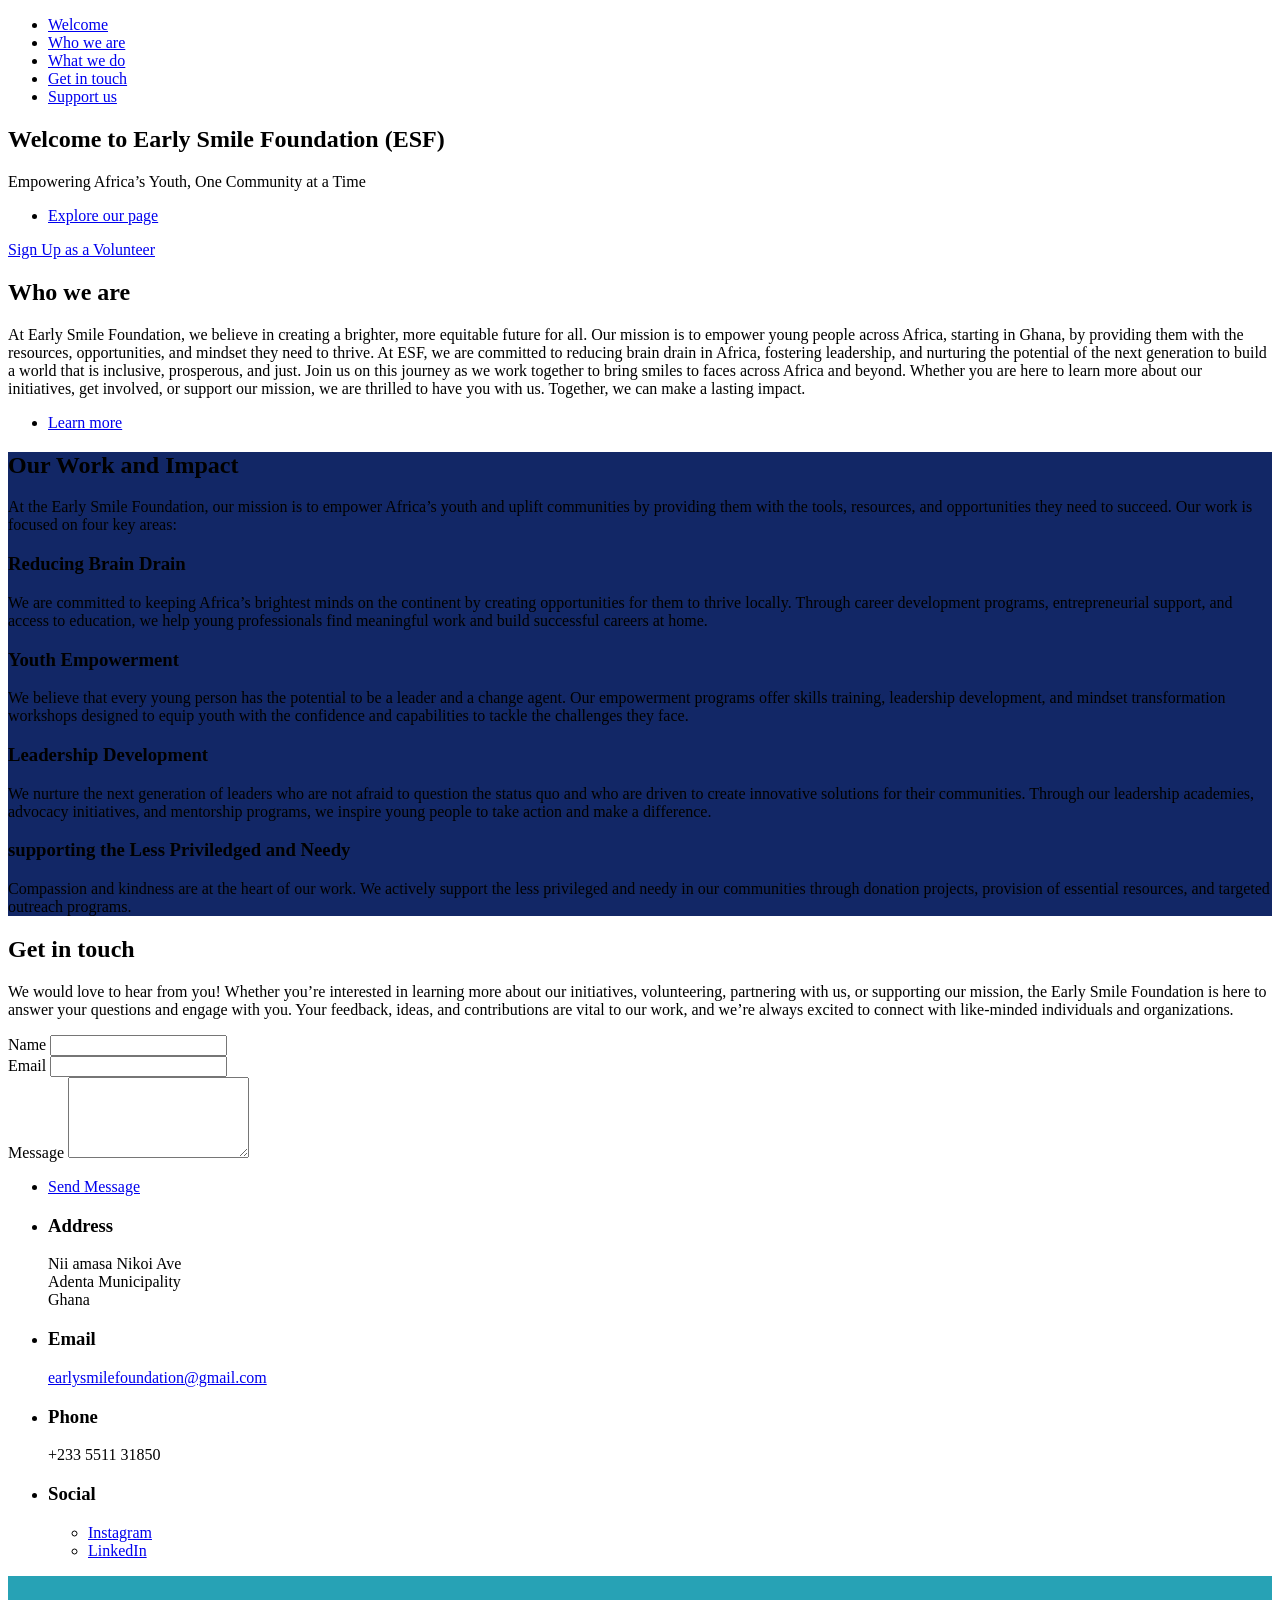
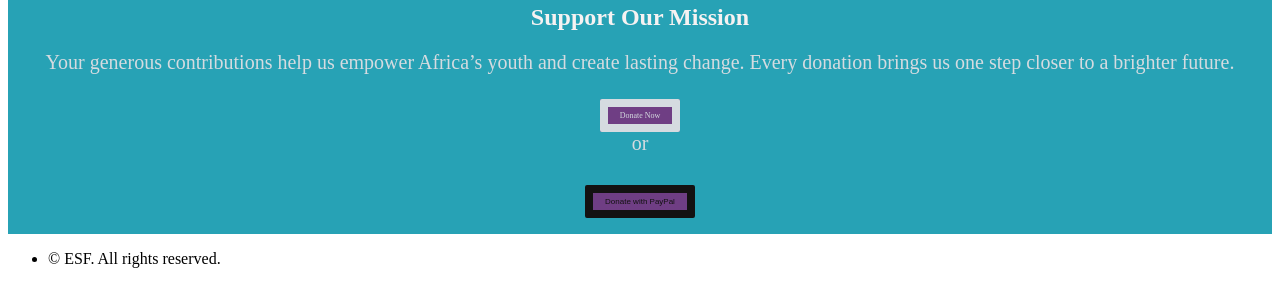
==== index.html @ cfc0de35 "Update index.html" ====
<!DOCTYPE HTML>
<!--
	Early Smile Foundation
	founded 2019 
	journey and impact
-->
<html>
	<head>
		<title>EARLY SMILE FOUNDATION</title>
		<meta charset="utf-8" />
		<meta name="viewport" content="width=device-width, initial-scale=1, user-scalable=no" />
		<link rel="stylesheet" href="assets/css/main.css" />
		<link rel="icon" href="favicon.ico.png" type="image/x-icon">
		<noscript><link rel="stylesheet" href="assets/css/noscript.css" /></noscript>
		<style>
			.special-section{
				background-color: rgb(18, 39, 102);
			}

			#donation {
    background-color: #27a2b5; /* Light grey background */
    padding: 0.5em 0.5em; /* Space around the content */
    text-align: center;
}

#donation .major {
    font-size: 1.5em;
    margin-bottom: 0.5em;
    color: #f6f2f2; /* Dark text */
}

#donation p {
    font-size: 1.25em;
    margin-bottom: 1.5em;
    color: #d5dbe0;
}

.donation-box {
    display: block;
    flex-direction: column;
    align-items: center;
}

.donation-box .button {
    font-size: 0.5em;
    padding: 0.5em 1.5em;
    margin-bottom: 1em;
    background-color: #6f3e84; /* Red color for the primary button */
    color:#d5dbe0;
    border: 0.5rem solid;;
    cursor: pointer;
    text-decoration: none;
    border-radius: 2px;
    
}

.donation-box .button:hover {
    background-color: #2d7244; /* Darker red on hover */
}

.donation-box p {
    margin: 0.5em 0;
    font-size: 0.1em;
    color: #110f0f;
}

.donation-box form {
    margin-top: 0.5em;
}

.donation-box input[type="submit"] {
    font-size: 0.5em;
    padding: 0.5em 1.5em;
    background-color: #6f3e84; /* PayPal blue color */
    color: rgb(19, 18, 18);
    border: 0.5rem solid;;
    cursor: pointer;
    border-radius: 2px;
}

.donation-box input[type="submit"]:hover {
    background-color: #0056b3; /* Darker blue on hover */
}

		</style>
	</head>
	<body class="is-preload">

		<!-- Sidebar -->
			<section id="sidebar">
				<div class="inner">
					<nav>
						<ul>
							<li><a href="#intro">Welcome</a></li>
							<li><a href="#one">Who we are</a></li>
							<li><a href="#two">What we do</a></li>
							<li><a href="#three">Get in touch</a></li>
							<li><a href="#donation"> Support us</a></li>
						</ul>
					</nav>
				</div>
			</section>

		<!-- Wrapper -->
			<div id="wrapper">

				<!-- Intro -->
					<section id="intro" class="wrapper style1 fullscreen fade-up">
						<div class="inner">
							<h1>Welcome to Early Smile Foundation (ESF)</h1> Empowering Africa’s Youth, One Community at a Time	
							<ul class ="actions">
								<li><a href="#one" class="button scrolly">Explore our page</a></li>
							</ul>
							<!-- Link to the volunteer signup page -->
  							  <a href="https://docs.google.com/forms/d/e/1FAIpQLSfS_pJ8ycuNqwf388Yq2_LvzVHDdXynACvD-OeQJKHnjCw-AQ/viewform?usp=sf_link">Sign Up as a Volunteer</a>
						
						</div>
					</section>

				<!-- One -->
					<section id="one" class="wrapper style2 spotlights">
						<section>
							<a href="#" class="image"><img src="images/whoweare.png" alt="" data-position="center center" /></a>
							<div class="content">
								<div class="inner">
									<h2>Who we are</h2>
									<p>At Early Smile Foundation, we believe in creating a brighter, more equitable future for all. Our mission is to empower young people across Africa, starting in Ghana, by providing them with the resources, opportunities, and mindset they need to thrive. At ESF, we are committed to reducing brain drain in Africa, fostering leadership, and nurturing the potential of the next generation to build a world that is inclusive, prosperous, and just.

										Join us on this journey as we work together to bring smiles to faces across Africa and beyond. Whether you are here to learn more about our initiatives, get involved, or support our mission, we are thrilled to have you with us. Together, we can make a lasting impact.
										</p>
									<ul class="actions">
										<li><a href="generic.html" class="button">Learn more</a></li>
									</ul>
								</div>
							</div>
						</section>
						
	
					</section>

				<!-- Two -->
					<section id="two" class="wrapper style3 fade-up">
						<div class="special-section">
							<h2>Our Work and Impact</h2>
							<p>At the Early Smile Foundation, our mission is to empower Africa’s youth and uplift communities by providing them with the tools, resources, and opportunities they need to succeed. Our work is focused on four key areas:</p>
							<div class="features">
								<section>
									<span class="icon solid major fa-globe"></span>
									<h3>Reducing Brain Drain</h3>
									<p>We are committed to keeping Africa’s brightest minds on the continent by creating opportunities for them to thrive locally. Through career development programs, entrepreneurial support, and access to education, we help young professionals find meaningful work and build successful careers at home.</p>
								</section>
								<section>
									<span class="icon solid major fa-users"></span>
									<h3>Youth Empowerment</h3>
									<p>We believe that every young person has the potential to be a leader and a change agent. Our empowerment programs offer skills training, leadership development, and mindset transformation workshops designed to equip youth with the confidence and capabilities to tackle the challenges they face.</p>
								</section>
								<section>
									<span class="icon solid major fa-lightbulb"></span>
									<h3>Leadership Development</h3>
									<p>We nurture the next generation of leaders who are not afraid to question the status quo and who are driven to create innovative solutions for their communities. Through our leadership academies, advocacy initiatives, and mentorship programs, we inspire young people to take action and make a difference.</p>
								</section>
								<section>
									<span class="icon solid major fa-hand-holding-heart"></span>
									<h3>supporting the Less Priviledged and Needy</h3>
									<p>Compassion and kindness are at the heart of our work. We actively support the less privileged and needy in our communities through donation projects, provision of essential resources, and targeted outreach programs.</p>
								</section>
					</section>

				<!-- Three -->
					<section id="three" class="wrapper style1 fade-up">
						<div class="inner">
							<h2>Get in touch</h2>
							<p> We would  love to hear from you! Whether you’re interested in learning more about our initiatives, volunteering, partnering with us, or supporting our mission, the Early Smile Foundation is here to answer your questions and engage with you. Your feedback, ideas, and contributions are vital to our work, and we’re always excited to connect with like-minded individuals and organizations. </p>
							<div class="split style1">
								<section>
									<form method="post" action="https://formspree.io/f/manwvyez">
										<div class="fields">
											<div class="field half">
												<label for="name">Name</label>
												<input type="text" name="name" id="name" />
											</div>
											<div class="field half">
												<label for="email">Email</label>
												<input type="text" name="email" id="email" />
											</div>
											<div class="field">
												<label for="message">Message</label>
												<textarea name="message" id="message" rows="5"></textarea>
											</div>
										</div>
										<ul class="actions">
											<li><a href="mailto:earlysmilefoundation@gmail.com" class="button submit">Send Message</a></li>
										</ul>
									</form>
								</section>
								<section>
									<ul class="contact">
										<li>
											<h3>Address</h3>
											<span> Nii amasa Nikoi Ave <br />
												Adenta Municipality <br />
												Ghana</span>
										</li>
										<li>
											<h3>Email</h3>
											<a href="mailto:earlysmilefoundation@gmail.com">earlysmilefoundation@gmail.com</a>
										</li>
										<li>
											<h3>Phone</h3>
											<span>+233 5511 31850</span>
										</li>
										<li>
											<h3>Social</h3>
											<ul class="icons">
												<li><a href="#" class="icon brands fa-instagram"><span class="label">Instagram</span></a></li>
												<li><a href="https://www.bing.com/ck/a?!&&p=114f2bee0c76246fJmltdHM9MTcyNDE5ODQwMCZpZ3VpZD0xNDk3NWI0ZS0wOGUzLTY5NzktMGUwYi00ZjhhMDk4NTY4NmUmaW5zaWQ9NTE5NA&ptn=3&ver=2&hsh=3&fclid=14975b4e-08e3-6979-0e0b-4f8a0985686e&psq=EARLY+smile+foundation+Linkedin&u=a1aHR0cHM6Ly93d3cubGlua2VkaW4uY29tL3Bvc3RzL2Vhcmx5LXNtaWxlLWZvdW5kYXRpb25fYS1saXR0bGUtZmxhc2hiYWNrLXRvLTIwMjItYW5kLXdlLXdvdWxkLWxpa2UtYWN0aXZpdHktNzE5NjA1NjkwNTI1MTc0OTg4OC1ZSHhP&ntb=1" class="icon brands fa-linkedin-in"><span class="label">LinkedIn</span></a></li>
											</ul>
										</li>
									</ul>						
							</div>
						</div>
					</section>
					<!-- Donation Section -->
					<section id="donation" class="wrapper">
						<div class="inner">
							<h2 class="major">Support Our Mission</h2>
						<p>Your generous contributions help us empower Africa’s youth and create lasting change. Every donation brings us one step closer to a brighter future.</p>
							<div class="donation-box">
								<a href="donate.html" class="button primary">Donate Now</a><p> or</p>
								<form action="https://www.paypal.com/donate" method="post" target="_top">
										<input type="hidden" name="business" value="awukucornell@gmail.com" />
										<input type="hidden" name="no_recurring" value="0" />
										<input type="hidden" name="item_name" value="Support the Early Smile Foundation" />
										<input type="hidden" name="currency_code" value="USD" />
									<input type="submit" class="button" value="Donate with PayPal" />
								</form>
							</div>
						</div>
					</section>	
			</div>

		<!-- Footer -->
			<footer id="footer" class="wrapper style1-alt">
				<div class="inner">
					<ul class="menu">
						<li>&copy; ESF. All rights reserved.</li>
					</ul>
				</div>
			</footer>

		<!-- Scripts -->
			<script src="assets/js/jquery.min.js"></script>
			<script src="assets/js/jquery.scrollex.min.js"></script>
			<script src="assets/js/jquery.scrolly.min.js"></script>
			<script src="assets/js/browser.min.js"></script>
			<script src="assets/js/breakpoints.min.js"></script>
			<script src="assets/js/util.js"></script>
			<script src="assets/js/main.js"></script>

	</body>
</html>
---- assets/css/main.css ----
@import url(fontawesome-all.min.css);

/*
	Hyperspace by HTML5 UP
	html5up.net | @ajlkn
	Free for personal and commercial use under the CCA 3.0 license (html5up.net/license)
*/

html, body, div, span, applet, object,
iframe, h1, h2, h3, h4, h5, h6, p, blockquote,
pre, a, abbr, acronym, address, big, cite,
code, del, dfn, em, img, ins, kbd, q, s, samp,
small, strike, strong, sub, sup, tt, var, b,
u, i, center, dl, dt, dd, ol, ul, li, fieldset,
form, label, legend, table, caption, tbody,
tfoot, thead, tr, th, td, article, aside,
canvas, details, embed, figure, figcaption,
footer, header, hgroup, menu, nav, output, ruby,
section, summary, time, mark, audio, video {
	margin: 0;
	padding: 0;
	border: 0;
	font-size: 100%;
	font: inherit;
	vertical-align: baseline;}

article, aside, details, figcaption, figure,
footer, header, hgroup, menu, nav, section {
	display: block;}

body {
	line-height: 1;
}

ol, ul {
	list-style: none;
}

blockquote, q {
	quotes: none;
}

	blockquote:before, blockquote:after, q:before, q:after {
		content: '';
		content: none;
	}

table {
	border-collapse: collapse;
	border-spacing: 0;
}

body {
	-webkit-text-size-adjust: none;
}

mark {
	background-color: transparent;
	color: inherit;
}

input::-moz-focus-inner {
	border: 0;
	padding: 0;
}

input, select, textarea {
	-moz-appearance: none;
	-webkit-appearance: none;
	-ms-appearance: none;
	appearance: none;
}

/* Basic */

	@-ms-viewport {
		width: device-width;
	}

	body {
		-ms-overflow-style: scrollbar;
	}

	@media screen and (max-width: 480px) {

		html, body {
			min-width: 320px;
		}

	}

	html {
		box-sizing: border-box;
	}

	*, *:before, *:after {
		box-sizing: inherit;
	}

	body {
		background: #312450;
	}

		body.is-preload *, body.is-preload *:before, body.is-preload *:after {
			-moz-animation: none !important;
			-webkit-animation: none !important;
			-ms-animation: none !important;
			animation: none !important;
			-moz-transition: none !important;
			-webkit-transition: none !important;
			-ms-transition: none !important;
			transition: none !important;
		}

/* Type */

	body, input, select, textarea {
		color: rgba(255, 255, 255, 0.55);
		font-family: Arial, Helvetica, sans-serif;
		font-size: 16.5pt;
		font-weight: normal;
		line-height: 1.75;
	}

		@media screen and (max-width: 1680px) {

			body, input, select, textarea {
				font-size: 13pt;
			}

		}

		@media screen and (max-width: 1280px) {

			body, input, select, textarea {
				font-size: 12pt;
			}

		}

		@media screen and (max-width: 360px) {

			body, input, select, textarea {
				font-size: 11pt;
			}

		}

	a {
		-moz-transition: color 0.2s ease, border-bottom-color 0.2s ease;
		-webkit-transition: color 0.2s ease, border-bottom-color 0.2s ease;
		-ms-transition: color 0.2s ease, border-bottom-color 0.2s ease;
		transition: color 0.2s ease, border-bottom-color 0.2s ease;
		border-bottom: dotted 1px rgba(255, 255, 255, 0.35);
		color: inherit;
		text-decoration: none;
	}

		a:hover {
			border-bottom-color: transparent;
			color: #ffffff;
		}

	strong, b {
		color: #ffffff;
		font-weight: bold;
	}

	em, i {
		font-style: italic;
	}

	p {
		margin: 0 0 2em 0;
	}

	h1, h2, h3, h4, h5, h6 {
		color: #ffffff;
		font-weight: bold;
		line-height: 1.5;
		margin: 0 0 0.5em 0;
	}

		h1 a, h2 a, h3 a, h4 a, h5 a, h6 a {
			color: inherit;
			text-decoration: none;
		}

	h1 {
		font-size: 2.75em;
	}

		h1.major {
			margin: 0 0 1.3em 0;
			position: relative;
			padding-bottom: 0.35em;
		}

			h1.major:after {
				background-image: -moz-linear-gradient(to right, #5e42a6, #b74e91);
				background-image: -webkit-linear-gradient(to right, #5e42a6, #b74e91);
				background-image: -ms-linear-gradient(to right, #5e42a6, #b74e91);
				background-image: linear-gradient(to right, #5e42a6, #b74e91);
				-moz-transition: max-width 0.2s ease;
				-webkit-transition: max-width 0.2s ease;
				-ms-transition: max-width 0.2s ease;
				transition: max-width 0.2s ease;
				border-radius: 0.2em;
				bottom: 0;
				content: '';
				height: 0.05em;
				position: absolute;
				right: 0;
				width: 100%;
			}

	h2 {
		font-size: 1.75em;
	}

	h3 {
		font-size: 1.1em;
	}

	h4 {
		font-size: 1em;
	}

	h5 {
		font-size: 0.8em;
	}

	h6 {
		font-size: 0.6em;
	}

	@media screen and (max-width: 736px) {

		h1 {
			font-size: 2em;
		}

		h2 {
			font-size: 1.25em;
		}

		h3 {
			font-size: 1em;
		}

		h4 {
			font-size: 0.8em;
		}

		h5 {
			font-size: 0.6em;
		}

		h6 {
			font-size: 0.6em;
		}

	}

	sub {
		font-size: 0.8em;
		position: relative;
		top: 0.5em;
	}

	sup {
		font-size: 0.8em;
		position: relative;
		top: -0.5em;
	}

	blockquote {
		border-left: solid 4px rgba(255, 255, 255, 0.15);
		font-style: italic;
		margin: 0 0 2em 0;
		padding: 0.5em 0 0.5em 2em;
	}

	code {
		background: rgba(255, 255, 255, 0.05);
		border-radius: 0.25em;
		border: solid 1px rgba(255, 255, 255, 0.15);
		font-family: "Courier New", monospace;
		font-size: 0.9em;
		margin: 0 0.25em;
		padding: 0.25em 0.65em;
	}

	pre {
		-webkit-overflow-scrolling: touch;
		font-family: "Courier New", monospace;
		font-size: 0.9em;
		margin: 0 0 2em 0;
	}

		pre code {
			display: block;
			line-height: 1.75em;
			padding: 1em 1.5em;
			overflow-x: auto;
		}

	hr {
		border: 0;
		border-bottom: solid 1px rgba(255, 255, 255, 0.15);
		margin: 2em 0;
	}

		hr.major {
			margin: 3em 0;
		}

	.align-left {
		text-align: left;
	}

	.align-center {
		text-align: center;
	}

	.align-right {
		text-align: right;
	}

/* Row */

	.row {
		display: flex;
		flex-wrap: wrap;
		box-sizing: border-box;
		align-items: stretch;
	}

		.row > * {
			box-sizing: border-box;
		}

		.row.gtr-uniform > * > :last-child {
			margin-bottom: 0;
		}

		.row.aln-left {
			justify-content: flex-start;
		}

		.row.aln-center {
			justify-content: center;
		}

		.row.aln-right {
			justify-content: flex-end;
		}

		.row.aln-top {
			align-items: flex-start;
		}

		.row.aln-middle {
			align-items: center;
		}

		.row.aln-bottom {
			align-items: flex-end;
		}

		.row > .imp {
			order: -1;
		}

		.row > .col-1 {
			width: 8.33333%;
		}

		.row > .off-1 {
			margin-left: 8.33333%;
		}

		.row > .col-2 {
			width: 16.66667%;
		}

		.row > .off-2 {
			margin-left: 16.66667%;
		}

		.row > .col-3 {
			width: 25%;
		}

		.row > .off-3 {
			margin-left: 25%;
		}

		.row > .col-4 {
			width: 33.33333%;
		}

		.row > .off-4 {
			margin-left: 33.33333%;
		}

		.row > .col-5 {
			width: 41.66667%;
		}

		.row > .off-5 {
			margin-left: 41.66667%;
		}

		.row > .col-6 {
			width: 50%;
		}

		.row > .off-6 {
			margin-left: 50%;
		}

		.row > .col-7 {
			width: 58.33333%;
		}

		.row > .off-7 {
			margin-left: 58.33333%;
		}

		.row > .col-8 {
			width: 66.66667%;
		}

		.row > .off-8 {
			margin-left: 66.66667%;
		}

		.row > .col-9 {
			width: 75%;
		}

		.row > .off-9 {
			margin-left: 75%;
		}

		.row > .col-10 {
			width: 83.33333%;
		}

		.row > .off-10 {
			margin-left: 83.33333%;
		}

		.row > .col-11 {
			width: 91.66667%;
		}

		.row > .off-11 {
			margin-left: 91.66667%;
		}

		.row > .col-12 {
			width: 100%;
		}

		.row > .off-12 {
			margin-left: 100%;
		}

		.row.gtr-0 {
			margin-top: 0;
			margin-left: 0em;
		}

			.row.gtr-0 > * {
				padding: 0 0 0 0em;
			}

			.row.gtr-0.gtr-uniform {
				margin-top: 0em;
			}

				.row.gtr-0.gtr-uniform > * {
					padding-top: 0em;
				}

		.row.gtr-25 {
			margin-top: 0;
			margin-left: -0.375em;
		}

			.row.gtr-25 > * {
				padding: 0 0 0 0.375em;
			}

			.row.gtr-25.gtr-uniform {
				margin-top: -0.375em;
			}

				.row.gtr-25.gtr-uniform > * {
					padding-top: 0.375em;
				}

		.row.gtr-50 {
			margin-top: 0;
			margin-left: -0.75em;
		}

			.row.gtr-50 > * {
				padding: 0 0 0 0.75em;
			}

			.row.gtr-50.gtr-uniform {
				margin-top: -0.75em;
			}

				.row.gtr-50.gtr-uniform > * {
					padding-top: 0.75em;
				}

		.row {
			margin-top: 0;
			margin-left: -1.5em;
		}

			.row > * {
				padding: 0 0 0 1.5em;
			}

			.row.gtr-uniform {
				margin-top: -1.5em;
			}

				.row.gtr-uniform > * {
					padding-top: 1.5em;
				}

		.row.gtr-150 {
			margin-top: 0;
			margin-left: -2.25em;
		}

			.row.gtr-150 > * {
				padding: 0 0 0 2.25em;
			}

			.row.gtr-150.gtr-uniform {
				margin-top: -2.25em;
			}

				.row.gtr-150.gtr-uniform > * {
					padding-top: 2.25em;
				}

		.row.gtr-200 {
			margin-top: 0;
			margin-left: -3em;
		}

			.row.gtr-200 > * {
				padding: 0 0 0 3em;
			}

			.row.gtr-200.gtr-uniform {
				margin-top: -3em;
			}

				.row.gtr-200.gtr-uniform > * {
					padding-top: 3em;
				}

		@media screen and (max-width: 1680px) {

			.row {
				display: flex;
				flex-wrap: wrap;
				box-sizing: border-box;
				align-items: stretch;
			}

				.row > * {
					box-sizing: border-box;
				}

				.row.gtr-uniform > * > :last-child {
					margin-bottom: 0;
				}

				.row.aln-left {
					justify-content: flex-start;
				}

				.row.aln-center {
					justify-content: center;
				}

				.row.aln-right {
					justify-content: flex-end;
				}

				.row.aln-top {
					align-items: flex-start;
				}

				.row.aln-middle {
					align-items: center;
				}

				.row.aln-bottom {
					align-items: flex-end;
				}

				.row > .imp-xlarge {
					order: -1;
				}

				.row > .col-1-xlarge {
					width: 8.33333%;
				}

				.row > .off-1-xlarge {
					margin-left: 8.33333%;
				}

				.row > .col-2-xlarge {
					width: 16.66667%;
				}

				.row > .off-2-xlarge {
					margin-left: 16.66667%;
				}

				.row > .col-3-xlarge {
					width: 25%;
				}

				.row > .off-3-xlarge {
					margin-left: 25%;
				}

				.row > .col-4-xlarge {
					width: 33.33333%;
				}

				.row > .off-4-xlarge {
					margin-left: 33.33333%;
				}

				.row > .col-5-xlarge {
					width: 41.66667%;
				}

				.row > .off-5-xlarge {
					margin-left: 41.66667%;
				}

				.row > .col-6-xlarge {
					width: 50%;
				}

				.row > .off-6-xlarge {
					margin-left: 50%;
				}

				.row > .col-7-xlarge {
					width: 58.33333%;
				}

				.row > .off-7-xlarge {
					margin-left: 58.33333%;
				}

				.row > .col-8-xlarge {
					width: 66.66667%;
				}

				.row > .off-8-xlarge {
					margin-left: 66.66667%;
				}

				.row > .col-9-xlarge {
					width: 75%;
				}

				.row > .off-9-xlarge {
					margin-left: 75%;
				}

				.row > .col-10-xlarge {
					width: 83.33333%;
				}

				.row > .off-10-xlarge {
					margin-left: 83.33333%;
				}

				.row > .col-11-xlarge {
					width: 91.66667%;
				}

				.row > .off-11-xlarge {
					margin-left: 91.66667%;
				}

				.row > .col-12-xlarge {
					width: 100%;
				}

				.row > .off-12-xlarge {
					margin-left: 100%;
				}

				.row.gtr-0 {
					margin-top: 0;
					margin-left: 0em;
				}

					.row.gtr-0 > * {
						padding: 0 0 0 0em;
					}

					.row.gtr-0.gtr-uniform {
						margin-top: 0em;
					}

						.row.gtr-0.gtr-uniform > * {
							padding-top: 0em;
						}

				.row.gtr-25 {
					margin-top: 0;
					margin-left: -0.375em;
				}

					.row.gtr-25 > * {
						padding: 0 0 0 0.375em;
					}

					.row.gtr-25.gtr-uniform {
						margin-top: -0.375em;
					}

						.row.gtr-25.gtr-uniform > * {
							padding-top: 0.375em;
						}

				.row.gtr-50 {
					margin-top: 0;
					margin-left: -0.75em;
				}

					.row.gtr-50 > * {
						padding: 0 0 0 0.75em;
					}

					.row.gtr-50.gtr-uniform {
						margin-top: -0.75em;
					}

						.row.gtr-50.gtr-uniform > * {
							padding-top: 0.75em;
						}

				.row {
					margin-top: 0;
					margin-left: -1.5em;
				}

					.row > * {
						padding: 0 0 0 1.5em;
					}

					.row.gtr-uniform {
						margin-top: -1.5em;
					}

						.row.gtr-uniform > * {
							padding-top: 1.5em;
						}

				.row.gtr-150 {
					margin-top: 0;
					margin-left: -2.25em;
				}

					.row.gtr-150 > * {
						padding: 0 0 0 2.25em;
					}

					.row.gtr-150.gtr-uniform {
						margin-top: -2.25em;
					}

						.row.gtr-150.gtr-uniform > * {
							padding-top: 2.25em;
						}

				.row.gtr-200 {
					margin-top: 0;
					margin-left: -3em;
				}

					.row.gtr-200 > * {
						padding: 0 0 0 3em;
					}

					.row.gtr-200.gtr-uniform {
						margin-top: -3em;
					}

						.row.gtr-200.gtr-uniform > * {
							padding-top: 3em;
						}

		}

		@media screen and (max-width: 1280px) {

			.row {
				display: flex;
				flex-wrap: wrap;
				box-sizing: border-box;
				align-items: stretch;
			}

				.row > * {
					box-sizing: border-box;
				}

				.row.gtr-uniform > * > :last-child {
					margin-bottom: 0;
				}

				.row.aln-left {
					justify-content: flex-start;
				}

				.row.aln-center {
					justify-content: center;
				}

				.row.aln-right {
					justify-content: flex-end;
				}

				.row.aln-top {
					align-items: flex-start;
				}

				.row.aln-middle {
					align-items: center;
				}

				.row.aln-bottom {
					align-items: flex-end;
				}

				.row > .imp-large {
					order: -1;
				}

				.row > .col-1-large {
					width: 8.33333%;
				}

				.row > .off-1-large {
					margin-left: 8.33333%;
				}

				.row > .col-2-large {
					width: 16.66667%;
				}

				.row > .off-2-large {
					margin-left: 16.66667%;
				}

				.row > .col-3-large {
					width: 25%;
				}

				.row > .off-3-large {
					margin-left: 25%;
				}

				.row > .col-4-large {
					width: 33.33333%;
				}

				.row > .off-4-large {
					margin-left: 33.33333%;
				}

				.row > .col-5-large {
					width: 41.66667%;
				}

				.row > .off-5-large {
					margin-left: 41.66667%;
				}

				.row > .col-6-large {
					width: 50%;
				}

				.row > .off-6-large {
					margin-left: 50%;
				}

				.row > .col-7-large {
					width: 58.33333%;
				}

				.row > .off-7-large {
					margin-left: 58.33333%;
				}

				.row > .col-8-large {
					width: 66.66667%;
				}

				.row > .off-8-large {
					margin-left: 66.66667%;
				}

				.row > .col-9-large {
					width: 75%;
				}

				.row > .off-9-large {
					margin-left: 75%;
				}

				.row > .col-10-large {
					width: 83.33333%;
				}

				.row > .off-10-large {
					margin-left: 83.33333%;
				}

				.row > .col-11-large {
					width: 91.66667%;
				}

				.row > .off-11-large {
					margin-left: 91.66667%;
				}

				.row > .col-12-large {
					width: 100%;
				}

				.row > .off-12-large {
					margin-left: 100%;
				}

				.row.gtr-0 {
					margin-top: 0;
					margin-left: 0em;
				}

					.row.gtr-0 > * {
						padding: 0 0 0 0em;
					}

					.row.gtr-0.gtr-uniform {
						margin-top: 0em;
					}

						.row.gtr-0.gtr-uniform > * {
							padding-top: 0em;
						}

				.row.gtr-25 {
					margin-top: 0;
					margin-left: -0.375em;
				}

					.row.gtr-25 > * {
						padding: 0 0 0 0.375em;
					}

					.row.gtr-25.gtr-uniform {
						margin-top: -0.375em;
					}

						.row.gtr-25.gtr-uniform > * {
							padding-top: 0.375em;
						}

				.row.gtr-50 {
					margin-top: 0;
					margin-left: -0.75em;
				}

					.row.gtr-50 > * {
						padding: 0 0 0 0.75em;
					}

					.row.gtr-50.gtr-uniform {
						margin-top: -0.75em;
					}

						.row.gtr-50.gtr-uniform > * {
							padding-top: 0.75em;
						}

				.row {
					margin-top: 0;
					margin-left: -1.5em;
				}

					.row > * {
						padding: 0 0 0 1.5em;
					}

					.row.gtr-uniform {
						margin-top: -1.5em;
					}

						.row.gtr-uniform > * {
							padding-top: 1.5em;
						}

				.row.gtr-150 {
					margin-top: 0;
					margin-left: -2.25em;
				}

					.row.gtr-150 > * {
						padding: 0 0 0 2.25em;
					}

					.row.gtr-150.gtr-uniform {
						margin-top: -2.25em;
					}

						.row.gtr-150.gtr-uniform > * {
							padding-top: 2.25em;
						}

				.row.gtr-200 {
					margin-top: 0;
					margin-left: -3em;
				}

					.row.gtr-200 > * {
						padding: 0 0 0 3em;
					}

					.row.gtr-200.gtr-uniform {
						margin-top: -3em;
					}

						.row.gtr-200.gtr-uniform > * {
							padding-top: 3em;
						}

		}

		@media screen and (max-width: 980px) {

			.row {
				display: flex;
				flex-wrap: wrap;
				box-sizing: border-box;
				align-items: stretch;
			}

				.row > * {
					box-sizing: border-box;
				}

				.row.gtr-uniform > * > :last-child {
					margin-bottom: 0;
				}

				.row.aln-left {
					justify-content: flex-start;
				}

				.row.aln-center {
					justify-content: center;
				}

				.row.aln-right {
					justify-content: flex-end;
				}

				.row.aln-top {
					align-items: flex-start;
				}

				.row.aln-middle {
					align-items: center;
				}

				.row.aln-bottom {
					align-items: flex-end;
				}

				.row > .imp-medium {
					order: -1;
				}

				.row > .col-1-medium {
					width: 8.33333%;
				}

				.row > .off-1-medium {
					margin-left: 8.33333%;
				}

				.row > .col-2-medium {
					width: 16.66667%;
				}

				.row > .off-2-medium {
					margin-left: 16.66667%;
				}

				.row > .col-3-medium {
					width: 25%;
				}

				.row > .off-3-medium {
					margin-left: 25%;
				}

				.row > .col-4-medium {
					width: 33.33333%;
				}

				.row > .off-4-medium {
					margin-left: 33.33333%;
				}

				.row > .col-5-medium {
					width: 41.66667%;
				}

				.row > .off-5-medium {
					margin-left: 41.66667%;
				}

				.row > .col-6-medium {
					width: 50%;
				}

				.row > .off-6-medium {
					margin-left: 50%;
				}

				.row > .col-7-medium {
					width: 58.33333%;
				}

				.row > .off-7-medium {
					margin-left: 58.33333%;
				}

				.row > .col-8-medium {
					width: 66.66667%;
				}

				.row > .off-8-medium {
					margin-left: 66.66667%;
				}

				.row > .col-9-medium {
					width: 75%;
				}

				.row > .off-9-medium {
					margin-left: 75%;
				}

				.row > .col-10-medium {
					width: 83.33333%;
				}

				.row > .off-10-medium {
					margin-left: 83.33333%;
				}

				.row > .col-11-medium {
					width: 91.66667%;
				}

				.row > .off-11-medium {
					margin-left: 91.66667%;
				}

				.row > .col-12-medium {
					width: 100%;
				}

				.row > .off-12-medium {
					margin-left: 100%;
				}

				.row.gtr-0 {
					margin-top: 0;
					margin-left: 0em;
				}

					.row.gtr-0 > * {
						padding: 0 0 0 0em;
					}

					.row.gtr-0.gtr-uniform {
						margin-top: 0em;
					}

						.row.gtr-0.gtr-uniform > * {
							padding-top: 0em;
						}

				.row.gtr-25 {
					margin-top: 0;
					margin-left: -0.375em;
				}

					.row.gtr-25 > * {
						padding: 0 0 0 0.375em;
					}

					.row.gtr-25.gtr-uniform {
						margin-top: -0.375em;
					}

						.row.gtr-25.gtr-uniform > * {
							padding-top: 0.375em;
						}

				.row.gtr-50 {
					margin-top: 0;
					margin-left: -0.75em;
				}

					.row.gtr-50 > * {
						padding: 0 0 0 0.75em;
					}

					.row.gtr-50.gtr-uniform {
						margin-top: -0.75em;
					}

						.row.gtr-50.gtr-uniform > * {
							padding-top: 0.75em;
						}

				.row {
					margin-top: 0;
					margin-left: -1.5em;
				}

					.row > * {
						padding: 0 0 0 1.5em;
					}

					.row.gtr-uniform {
						margin-top: -1.5em;
					}

						.row.gtr-uniform > * {
							padding-top: 1.5em;
						}

				.row.gtr-150 {
					margin-top: 0;
					margin-left: -2.25em;
				}

					.row.gtr-150 > * {
						padding: 0 0 0 2.25em;
					}

					.row.gtr-150.gtr-uniform {
						margin-top: -2.25em;
					}

						.row.gtr-150.gtr-uniform > * {
							padding-top: 2.25em;
						}

				.row.gtr-200 {
					margin-top: 0;
					margin-left: -3em;
				}

					.row.gtr-200 > * {
						padding: 0 0 0 3em;
					}

					.row.gtr-200.gtr-uniform {
						margin-top: -3em;
					}

						.row.gtr-200.gtr-uniform > * {
							padding-top: 3em;
						}

		}

		@media screen and (max-width: 736px) {

			.row {
				display: flex;
				flex-wrap: wrap;
				box-sizing: border-box;
				align-items: stretch;
			}

				.row > * {
					box-sizing: border-box;
				}

				.row.gtr-uniform > * > :last-child {
					margin-bottom: 0;
				}

				.row.aln-left {
					justify-content: flex-start;
				}

				.row.aln-center {
					justify-content: center;
				}

				.row.aln-right {
					justify-content: flex-end;
				}

				.row.aln-top {
					align-items: flex-start;
				}

				.row.aln-middle {
					align-items: center;
				}

				.row.aln-bottom {
					align-items: flex-end;
				}

				.row > .imp-small {
					order: -1;
				}

				.row > .col-1-small {
					width: 8.33333%;
				}

				.row > .off-1-small {
					margin-left: 8.33333%;
				}

				.row > .col-2-small {
					width: 16.66667%;
				}

				.row > .off-2-small {
					margin-left: 16.66667%;
				}

				.row > .col-3-small {
					width: 25%;
				}

				.row > .off-3-small {
					margin-left: 25%;
				}

				.row > .col-4-small {
					width: 33.33333%;
				}

				.row > .off-4-small {
					margin-left: 33.33333%;
				}

				.row > .col-5-small {
					width: 41.66667%;
				}

				.row > .off-5-small {
					margin-left: 41.66667%;
				}

				.row > .col-6-small {
					width: 50%;
				}

				.row > .off-6-small {
					margin-left: 50%;
				}

				.row > .col-7-small {
					width: 58.33333%;
				}

				.row > .off-7-small {
					margin-left: 58.33333%;
				}

				.row > .col-8-small {
					width: 66.66667%;
				}

				.row > .off-8-small {
					margin-left: 66.66667%;
				}

				.row > .col-9-small {
					width: 75%;
				}

				.row > .off-9-small {
					margin-left: 75%;
				}

				.row > .col-10-small {
					width: 83.33333%;
				}

				.row > .off-10-small {
					margin-left: 83.33333%;
				}

				.row > .col-11-small {
					width: 91.66667%;
				}

				.row > .off-11-small {
					margin-left: 91.66667%;
				}

				.row > .col-12-small {
					width: 100%;
				}

				.row > .off-12-small {
					margin-left: 100%;
				}

				.row.gtr-0 {
					margin-top: 0;
					margin-left: 0em;
				}

					.row.gtr-0 > * {
						padding: 0 0 0 0em;
					}

					.row.gtr-0.gtr-uniform {
						margin-top: 0em;
					}

						.row.gtr-0.gtr-uniform > * {
							padding-top: 0em;
						}

				.row.gtr-25 {
					margin-top: 0;
					margin-left: -0.375em;
				}

					.row.gtr-25 > * {
						padding: 0 0 0 0.375em;
					}

					.row.gtr-25.gtr-uniform {
						margin-top: -0.375em;
					}

						.row.gtr-25.gtr-uniform > * {
							padding-top: 0.375em;
						}

				.row.gtr-50 {
					margin-top: 0;
					margin-left: -0.75em;
				}

					.row.gtr-50 > * {
						padding: 0 0 0 0.75em;
					}

					.row.gtr-50.gtr-uniform {
						margin-top: -0.75em;
					}

						.row.gtr-50.gtr-uniform > * {
							padding-top: 0.75em;
						}

				.row {
					margin-top: 0;
					margin-left: -1.5em;
				}

					.row > * {
						padding: 0 0 0 1.5em;
					}

					.row.gtr-uniform {
						margin-top: -1.5em;
					}

						.row.gtr-uniform > * {
							padding-top: 1.5em;
						}

				.row.gtr-150 {
					margin-top: 0;
					margin-left: -2.25em;
				}

					.row.gtr-150 > * {
						padding: 0 0 0 2.25em;
					}

					.row.gtr-150.gtr-uniform {
						margin-top: -2.25em;
					}

						.row.gtr-150.gtr-uniform > * {
							padding-top: 2.25em;
						}

				.row.gtr-200 {
					margin-top: 0;
					margin-left: -3em;
				}

					.row.gtr-200 > * {
						padding: 0 0 0 3em;
					}

					.row.gtr-200.gtr-uniform {
						margin-top: -3em;
					}

						.row.gtr-200.gtr-uniform > * {
							padding-top: 3em;
						}

		}

		@media screen and (max-width: 480px) {

			.row {
				display: flex;
				flex-wrap: wrap;
				box-sizing: border-box;
				align-items: stretch;
			}

				.row > * {
					box-sizing: border-box;
				}

				.row.gtr-uniform > * > :last-child {
					margin-bottom: 0;
				}

				.row.aln-left {
					justify-content: flex-start;
				}

				.row.aln-center {
					justify-content: center;
				}

				.row.aln-right {
					justify-content: flex-end;
				}

				.row.aln-top {
					align-items: flex-start;
				}

				.row.aln-middle {
					align-items: center;
				}

				.row.aln-bottom {
					align-items: flex-end;
				}

				.row > .imp-xsmall {
					order: -1;
				}

				.row > .col-1-xsmall {
					width: 8.33333%;
				}

				.row > .off-1-xsmall {
					margin-left: 8.33333%;
				}

				.row > .col-2-xsmall {
					width: 16.66667%;
				}

				.row > .off-2-xsmall {
					margin-left: 16.66667%;
				}

				.row > .col-3-xsmall {
					width: 25%;
				}

				.row > .off-3-xsmall {
					margin-left: 25%;
				}

				.row > .col-4-xsmall {
					width: 33.33333%;
				}

				.row > .off-4-xsmall {
					margin-left: 33.33333%;
				}

				.row > .col-5-xsmall {
					width: 41.66667%;
				}

				.row > .off-5-xsmall {
					margin-left: 41.66667%;
				}

				.row > .col-6-xsmall {
					width: 50%;
				}

				.row > .off-6-xsmall {
					margin-left: 50%;
				}

				.row > .col-7-xsmall {
					width: 58.33333%;
				}

				.row > .off-7-xsmall {
					margin-left: 58.33333%;
				}

				.row > .col-8-xsmall {
					width: 66.66667%;
				}

				.row > .off-8-xsmall {
					margin-left: 66.66667%;
				}

				.row > .col-9-xsmall {
					width: 75%;
				}

				.row > .off-9-xsmall {
					margin-left: 75%;
				}

				.row > .col-10-xsmall {
					width: 83.33333%;
				}

				.row > .off-10-xsmall {
					margin-left: 83.33333%;
				}

				.row > .col-11-xsmall {
					width: 91.66667%;
				}

				.row > .off-11-xsmall {
					margin-left: 91.66667%;
				}

				.row > .col-12-xsmall {
					width: 100%;
				}

				.row > .off-12-xsmall {
					margin-left: 100%;
				}

				.row.gtr-0 {
					margin-top: 0;
					margin-left: 0em;
				}

					.row.gtr-0 > * {
						padding: 0 0 0 0em;
					}

					.row.gtr-0.gtr-uniform {
						margin-top: 0em;
					}

						.row.gtr-0.gtr-uniform > * {
							padding-top: 0em;
						}

				.row.gtr-25 {
					margin-top: 0;
					margin-left: -0.375em;
				}

					.row.gtr-25 > * {
						padding: 0 0 0 0.375em;
					}

					.row.gtr-25.gtr-uniform {
						margin-top: -0.375em;
					}

						.row.gtr-25.gtr-uniform > * {
							padding-top: 0.375em;
						}

				.row.gtr-50 {
					margin-top: 0;
					margin-left: -0.75em;
				}

					.row.gtr-50 > * {
						padding: 0 0 0 0.75em;
					}

					.row.gtr-50.gtr-uniform {
						margin-top: -0.75em;
					}

						.row.gtr-50.gtr-uniform > * {
							padding-top: 0.75em;
						}

				.row {
					margin-top: 0;
					margin-left: -1.5em;
				}

					.row > * {
						padding: 0 0 0 1.5em;
					}

					.row.gtr-uniform {
						margin-top: -1.5em;
					}

						.row.gtr-uniform > * {
							padding-top: 1.5em;
						}

				.row.gtr-150 {
					margin-top: 0;
					margin-left: -2.25em;
				}

					.row.gtr-150 > * {
						padding: 0 0 0 2.25em;
					}

					.row.gtr-150.gtr-uniform {
						margin-top: -2.25em;
					}

						.row.gtr-150.gtr-uniform > * {
							padding-top: 2.25em;
						}

				.row.gtr-200 {
					margin-top: 0;
					margin-left: -3em;
				}

					.row.gtr-200 > * {
						padding: 0 0 0 3em;
					}

					.row.gtr-200.gtr-uniform {
						margin-top: -3em;
					}

						.row.gtr-200.gtr-uniform > * {
							padding-top: 3em;
						}

		}

/* Box */

	.box {
		border-radius: 0.25em;
		border: solid 1px rgba(255, 255, 255, 0.15);
		margin-bottom: 2em;
		padding: 1.5em;
	}

		.box > :last-child,
		.box > :last-child > :last-child,
		.box > :last-child > :last-child > :last-child {
			margin-bottom: 0;
		}

		.box.alt {
			border: 0;
			border-radius: 0;
			padding: 0;
		}

/* Button */

	input[type="submit"],
	input[type="reset"],
	input[type="button"],
	button,
	.button {
		-moz-appearance: none;
		-webkit-appearance: none;
		-ms-appearance: none;
		appearance: none;
		-moz-transition: border-color 0.2s ease;
		-webkit-transition: border-color 0.2s ease;
		-ms-transition: border-color 0.2s ease;
		transition: border-color 0.2s ease;
		background-color: transparent;
		border: solid 1px !important;
		border-color: rgba(255, 255, 255, 0.15) !important;
		border-radius: 3em;
		color: #ffffff !important;
		cursor: pointer;
		display: inline-block;
		font-size: 0.6em;
		font-weight: bold;
		height: calc(4.75em + 2px);
		letter-spacing: 0.25em;
		line-height: 4.75em;
		outline: 0;
		padding: 0 3.75em;
		position: relative;
		text-align: center;
		text-decoration: none;
		text-transform: uppercase;
		white-space: nowrap;
	}

		input[type="submit"]:after,
		input[type="reset"]:after,
		input[type="button"]:after,
		button:after,
		.button:after {
			-moz-transform: scale(0.25);
			-webkit-transform: scale(0.25);
			-ms-transform: scale(0.25);
			transform: scale(0.25);
			pointer-events: none;
			-moz-transition: opacity 0.2s ease, -moz-transform 0.2s ease;
			-webkit-transition: opacity 0.2s ease, -webkit-transform 0.2s ease;
			-ms-transition: opacity 0.2s ease, -ms-transform 0.2s ease;
			transition: opacity 0.2s ease, transform 0.2s ease;
			background: #ffffff;
			border-radius: 3em;
			content: '';
			height: 100%;
			left: 0;
			opacity: 0;
			position: absolute;
			top: 0;
			width: 100%;
		}

		input[type="submit"].icon:before,
		input[type="reset"].icon:before,
		input[type="button"].icon:before,
		button.icon:before,
		.button.icon:before {
			margin-right: 0.75em;
		}

		input[type="submit"].fit,
		input[type="reset"].fit,
		input[type="button"].fit,
		button.fit,
		.button.fit {
			width: 100%;
		}

		input[type="submit"].small,
		input[type="reset"].small,
		input[type="button"].small,
		button.small,
		.button.small {
			font-size: 0.4em;
		}

		input[type="submit"].large,
		input[type="reset"].large,
		input[type="button"].large,
		button.large,
		.button.large {
			font-size: 0.8em;
		}

		input[type="submit"].primary,
		input[type="reset"].primary,
		input[type="button"].primary,
		button.primary,
		.button.primary {
			background-color: #ffffff;
			color: #312450 !important;
		}

			input[type="submit"].primary:after,
			input[type="reset"].primary:after,
			input[type="button"].primary:after,
			button.primary:after,
			.button.primary:after {
				display: none;
			}

		input[type="submit"].disabled, input[type="submit"]:disabled,
		input[type="reset"].disabled,
		input[type="reset"]:disabled,
		input[type="button"].disabled,
		input[type="button"]:disabled,
		button.disabled,
		button:disabled,
		.button.disabled,
		.button:disabled {
			cursor: default;
			opacity: 0.5;
			pointer-events: none;
		}

		input[type="submit"]:hover,
		input[type="reset"]:hover,
		input[type="button"]:hover,
		button:hover,
		.button:hover {
			border-color: rgba(255, 255, 255, 0.55) !important;
		}

			input[type="submit"]:hover:after,
			input[type="reset"]:hover:after,
			input[type="button"]:hover:after,
			button:hover:after,
			.button:hover:after {
				opacity: 0.05;
				-moz-transform: scale(1);
				-webkit-transform: scale(1);
				-ms-transform: scale(1);
				transform: scale(1);
			}

			input[type="submit"]:hover:active,
			input[type="reset"]:hover:active,
			input[type="button"]:hover:active,
			button:hover:active,
			.button:hover:active {
				border-color: #ffffff !important;
			}

				input[type="submit"]:hover:active:after,
				input[type="reset"]:hover:active:after,
				input[type="button"]:hover:active:after,
				button:hover:active:after,
				.button:hover:active:after {
					opacity: 0.1;
				}

/* Features */

	.features {
		display: -moz-flex;
		display: -webkit-flex;
		display: -ms-flex;
		display: flex;
		-moz-flex-wrap: wrap;
		-webkit-flex-wrap: wrap;
		-ms-flex-wrap: wrap;
		flex-wrap: wrap;
		border-radius: 0.25em;
		border: solid 1px rgba(255, 255, 255, 0.15);
		background: rgba(255, 255, 255, 0.05);
		margin: 0 0 2em 0;
	}

		.features section {
			padding: 3.5em 3em 1em 7em ;
			width: 50%;
			border-top: solid 1px rgba(255, 255, 255, 0.15);
			position: relative;
		}

			.features section:nth-child(-n + 2) {
				border-top-width: 0;
			}

			.features section:nth-child(2n) {
				border-left: solid 1px rgba(255, 255, 255, 0.15);
			}

			.features section .icon {
				-moz-transition: opacity 0.5s ease, -moz-transform 0.5s ease;
				-webkit-transition: opacity 0.5s ease, -webkit-transform 0.5s ease;
				-ms-transition: opacity 0.5s ease, -ms-transform 0.5s ease;
				transition: opacity 0.5s ease, transform 0.5s ease;
				-moz-transition-delay: 1s;
				-webkit-transition-delay: 1s;
				-ms-transition-delay: 1s;
				transition-delay: 1s;
				-moz-transform: scale(1);
				-webkit-transform: scale(1);
				-ms-transform: scale(1);
				transform: scale(1);
				position: absolute;
				left: 3em;
				top: 3em;
				opacity: 1;
			}

			.features section:nth-child(1) .icon {
				-moz-transition-delay: 0.15s;
				-webkit-transition-delay: 0.15s;
				-ms-transition-delay: 0.15s;
				transition-delay: 0.15s;
			}

			.features section:nth-child(2) .icon {
				-moz-transition-delay: 0.3s;
				-webkit-transition-delay: 0.3s;
				-ms-transition-delay: 0.3s;
				transition-delay: 0.3s;
			}

			.features section:nth-child(3) .icon {
				-moz-transition-delay: 0.45s;
				-webkit-transition-delay: 0.45s;
				-ms-transition-delay: 0.45s;
				transition-delay: 0.45s;
			}

			.features section:nth-child(4) .icon {
				-moz-transition-delay: 0.6s;
				-webkit-transition-delay: 0.6s;
				-ms-transition-delay: 0.6s;
				transition-delay: 0.6s;
			}

			.features section:nth-child(5) .icon {
				-moz-transition-delay: 0.75s;
				-webkit-transition-delay: 0.75s;
				-ms-transition-delay: 0.75s;
				transition-delay: 0.75s;
			}

			.features section:nth-child(6) .icon {
				-moz-transition-delay: 0.9s;
				-webkit-transition-delay: 0.9s;
				-ms-transition-delay: 0.9s;
				transition-delay: 0.9s;
			}

			.features section:nth-child(7) .icon {
				-moz-transition-delay: 1.05s;
				-webkit-transition-delay: 1.05s;
				-ms-transition-delay: 1.05s;
				transition-delay: 1.05s;
			}

			.features section:nth-child(8) .icon {
				-moz-transition-delay: 1.2s;
				-webkit-transition-delay: 1.2s;
				-ms-transition-delay: 1.2s;
				transition-delay: 1.2s;
			}

			.features section:nth-child(9) .icon {
				-moz-transition-delay: 1.35s;
				-webkit-transition-delay: 1.35s;
				-ms-transition-delay: 1.35s;
				transition-delay: 1.35s;
			}

			.features section:nth-child(10) .icon {
				-moz-transition-delay: 1.5s;
				-webkit-transition-delay: 1.5s;
				-ms-transition-delay: 1.5s;
				transition-delay: 1.5s;
			}

			.features section:nth-child(11) .icon {
				-moz-transition-delay: 1.65s;
				-webkit-transition-delay: 1.65s;
				-ms-transition-delay: 1.65s;
				transition-delay: 1.65s;
			}

			.features section:nth-child(12) .icon {
				-moz-transition-delay: 1.8s;
				-webkit-transition-delay: 1.8s;
				-ms-transition-delay: 1.8s;
				transition-delay: 1.8s;
			}

			.features section:nth-child(13) .icon {
				-moz-transition-delay: 1.95s;
				-webkit-transition-delay: 1.95s;
				-ms-transition-delay: 1.95s;
				transition-delay: 1.95s;
			}

			.features section:nth-child(14) .icon {
				-moz-transition-delay: 2.1s;
				-webkit-transition-delay: 2.1s;
				-ms-transition-delay: 2.1s;
				transition-delay: 2.1s;
			}

			.features section:nth-child(15) .icon {
				-moz-transition-delay: 2.25s;
				-webkit-transition-delay: 2.25s;
				-ms-transition-delay: 2.25s;
				transition-delay: 2.25s;
			}

			.features section:nth-child(16) .icon {
				-moz-transition-delay: 2.4s;
				-webkit-transition-delay: 2.4s;
				-ms-transition-delay: 2.4s;
				transition-delay: 2.4s;
			}

			.features section:nth-child(17) .icon {
				-moz-transition-delay: 2.55s;
				-webkit-transition-delay: 2.55s;
				-ms-transition-delay: 2.55s;
				transition-delay: 2.55s;
			}

			.features section:nth-child(18) .icon {
				-moz-transition-delay: 2.7s;
				-webkit-transition-delay: 2.7s;
				-ms-transition-delay: 2.7s;
				transition-delay: 2.7s;
			}

			.features section:nth-child(19) .icon {
				-moz-transition-delay: 2.85s;
				-webkit-transition-delay: 2.85s;
				-ms-transition-delay: 2.85s;
				transition-delay: 2.85s;
			}

			.features section:nth-child(20) .icon {
				-moz-transition-delay: 3s;
				-webkit-transition-delay: 3s;
				-ms-transition-delay: 3s;
				transition-delay: 3s;
			}

		.features.inactive section .icon {
			-moz-transform: scale(0.5);
			-webkit-transform: scale(0.5);
			-ms-transform: scale(0.5);
			transform: scale(0.5);
			opacity: 0;
		}

		@media screen and (max-width: 980px) {

			.features {
				display: block;
			}

				.features section {
					border-top-width: 1px !important;
					border-left-width: 0 !important;
					width: 100%;
				}

					.features section:first-child {
						border-top-width: 0 !important;
					}

		}

		@media screen and (max-width: 736px) {

			.features section {
				padding: 2.5em 1.5em 0.1em 5.5em ;
			}

				.features section .icon {
					left: 1.5em;
					top: 2em;
				}

		}

		@media screen and (max-width: 480px) {

			.features section {
				padding: 2em 1.5em 0.1em 1.5em ;
			}

				.features section .icon {
					left: 0;
					position: relative;
					top: 0;
				}

		}

/* Form */

	form {
		margin: 0 0 2em 0;
	}

		form > :last-child {
			margin-bottom: 0;
		}

		form > .fields {
			display: -moz-flex;
			display: -webkit-flex;
			display: -ms-flex;
			display: flex;
			-moz-flex-wrap: wrap;
			-webkit-flex-wrap: wrap;
			-ms-flex-wrap: wrap;
			flex-wrap: wrap;
			width: calc(100% + 3em);
			margin: -1.5em 0 2em -1.5em;
		}

			form > .fields > .field {
				-moz-flex-grow: 0;
				-webkit-flex-grow: 0;
				-ms-flex-grow: 0;
				flex-grow: 0;
				-moz-flex-shrink: 0;
				-webkit-flex-shrink: 0;
				-ms-flex-shrink: 0;
				flex-shrink: 0;
				padding: 1.5em 0 0 1.5em;
				width: calc(100% - 1.5em);
			}

				form > .fields > .field.half {
					width: calc(50% - 0.75em);
				}

				form > .fields > .field.third {
					width: calc(100%/3 - 0.5em);
				}

				form > .fields > .field.quarter {
					width: calc(25% - 0.375em);
				}

		@media screen and (max-width: 480px) {

			form > .fields {
				width: calc(100% + 3em);
				margin: -1.5em 0 2em -1.5em;
			}

				form > .fields > .field {
					padding: 1.5em 0 0 1.5em;
					width: calc(100% - 1.5em);
				}

					form > .fields > .field.half {
						width: calc(100% - 1.5em);
					}

					form > .fields > .field.third {
						width: calc(100% - 1.5em);
					}

					form > .fields > .field.quarter {
						width: calc(100% - 1.5em);
					}

		}

	label {
		color: #ffffff;
		font-weight: bold;
		line-height: 1.5;
		margin: 0 0 0.7em 0;
		display: block;
		font-size: 1.1em;
	}

	input[type="text"],
	input[type="password"],
	input[type="email"],
	input[type="tel"],
	select,
	textarea {
		-moz-appearance: none;
		-webkit-appearance: none;
		-ms-appearance: none;
		appearance: none;
		background: rgba(255, 255, 255, 0.05);
		border-radius: 0.25em;
		border: none;
		border: solid 1px rgba(255, 255, 255, 0.15);
		color: inherit;
		display: block;
		outline: 0;
		padding: 0 1em;
		text-decoration: none;
		width: 100%;
	}

		input[type="text"]:invalid,
		input[type="password"]:invalid,
		input[type="email"]:invalid,
		input[type="tel"]:invalid,
		select:invalid,
		textarea:invalid {
			box-shadow: none;
		}

		input[type="text"]:focus,
		input[type="password"]:focus,
		input[type="email"]:focus,
		input[type="tel"]:focus,
		select:focus,
		textarea:focus {
			border-color: #ffffff;
			box-shadow: 0 0 0 1px #ffffff;
		}

	select {
		background-image: url("data:image/svg+xml;charset=utf8,%3Csvg xmlns='http://www.w3.org/2000/svg' width='40' height='40' preserveAspectRatio='none' viewBox='0 0 40 40'%3E%3Cpath d='M9.4,12.3l10.4,10.4l10.4-10.4c0.2-0.2,0.5-0.4,0.9-0.4c0.3,0,0.6,0.1,0.9,0.4l3.3,3.3c0.2,0.2,0.4,0.5,0.4,0.9 c0,0.4-0.1,0.6-0.4,0.9L20.7,31.9c-0.2,0.2-0.5,0.4-0.9,0.4c-0.3,0-0.6-0.1-0.9-0.4L4.3,17.3c-0.2-0.2-0.4-0.5-0.4-0.9 c0-0.4,0.1-0.6,0.4-0.9l3.3-3.3c0.2-0.2,0.5-0.4,0.9-0.4S9.1,12.1,9.4,12.3z' fill='rgba(255, 255, 255, 0.15)' /%3E%3C/svg%3E");
		background-size: 1.25rem;
		background-repeat: no-repeat;
		background-position: calc(100% - 1rem) center;
		height: 2.75em;
		padding-right: 2.75em;
		text-overflow: ellipsis;
	}

		select option {
			color: #ffffff;
			background: #312450;
		}

		select:focus::-ms-value {
			background-color: transparent;
		}

		select::-ms-expand {
			display: none;
		}

	input[type="text"],
	input[type="password"],
	input[type="email"],
	select {
		height: 2.75em;
	}

	textarea {
		padding: 0.75em 1em;
	}

		body.is-ie textarea {
			min-height: 10em;
		}

	input[type="checkbox"],
	input[type="radio"] {
		-moz-appearance: none;
		-webkit-appearance: none;
		-ms-appearance: none;
		appearance: none;
		display: block;
		float: left;
		margin-right: -2em;
		opacity: 0;
		width: 1em;
		z-index: -1;
	}

		input[type="checkbox"] + label,
		input[type="radio"] + label {
			text-decoration: none;
			color: rgba(255, 255, 255, 0.55);
			cursor: pointer;
			display: inline-block;
			font-size: 1em;
			font-weight: normal;
			padding-left: 2.4em;
			padding-right: 0.75em;
			position: relative;
		}

			input[type="checkbox"] + label:before,
			input[type="radio"] + label:before {
				-moz-osx-font-smoothing: grayscale;
				-webkit-font-smoothing: antialiased;
				display: inline-block;
				font-style: normal;
				font-variant: normal;
				text-rendering: auto;
				line-height: 1;
				text-transform: none !important;
				font-family: 'Font Awesome 5 Free';
				font-weight: 900;
			}

			input[type="checkbox"] + label:before,
			input[type="radio"] + label:before {
				background: rgba(255, 255, 255, 0.05);
				border-radius: 0.25em;
				border: solid 1px rgba(255, 255, 255, 0.15);
				content: '';
				display: inline-block;
				font-size: 0.8em;
				height: 2.0625em;
				left: 0;
				line-height: 2.0625em;
				position: absolute;
				text-align: center;
				top: 0;
				width: 2.0625em;
			}

		input[type="checkbox"]:checked + label:before,
		input[type="radio"]:checked + label:before {
			background: #ffffff;
			border-color: #ffffff;
			color: #b74e91;
			content: '\f00c';
		}

		input[type="checkbox"]:focus + label:before,
		input[type="radio"]:focus + label:before {
			border-color: #ffffff;
			box-shadow: 0 0 0 1px #ffffff;
		}

	input[type="checkbox"] + label:before {
		border-radius: 0.25em;
	}

	input[type="radio"] + label:before {
		border-radius: 100%;
	}

	::-webkit-input-placeholder {
		color: rgba(255, 255, 255, 0.35) !important;
		opacity: 1.0;
	}

	:-moz-placeholder {
		color: rgba(255, 255, 255, 0.35) !important;
		opacity: 1.0;
	}

	::-moz-placeholder {
		color: rgba(255, 255, 255, 0.35) !important;
		opacity: 1.0;
	}

	:-ms-input-placeholder {
		color: rgba(255, 255, 255, 0.35) !important;
		opacity: 1.0;
	}

/* Icon */

	.icon {
		text-decoration: none;
		border-bottom: none;
		position: relative;
	}

		.icon:before {
			-moz-osx-font-smoothing: grayscale;
			-webkit-font-smoothing: antialiased;
			display: inline-block;
			font-style: normal;
			font-variant: normal;
			text-rendering: auto;
			line-height: 1;
			text-transform: none !important;
			font-family: 'Font Awesome 5 Free';
			font-weight: 400;
		}

		.icon > .label {
			display: none;
		}

		.icon:before {
			line-height: inherit;
		}

		.icon.solid:before {
			font-weight: 900;
		}

		.icon.brands:before {
			font-family: 'Font Awesome 5 Brands';
		}

		.icon.major {
			width: 2.5em;
			height: 2.5em;
			display: block;
			background: #ffffff;
			border-radius: 100%;
			color: #312450;
			text-align: center;
			line-height: 2.5em;
			margin: 0 0 1.3em 0;
		}

			.icon.major:before {
				font-size: 1.25em;
			}

				.wrapper.style1 .icon.major:before {
					color: #5e42a6;
				}

				.wrapper.style1-alt .icon.major:before {
					color: #493382;
				}

				.wrapper.style2 .icon.major:before {
					color: #5052b5;
				}

				.wrapper.style2-alt .icon.major:before {
					color: #3e4094;
				}

				.wrapper.style3 .icon.major:before {
					color: #b74e91;
				}

				.wrapper.style3-alt .icon.major:before {
					color: #953d75;
				}

/* Image */

	.image {
		border-radius: 0.25em;
		border: 0;
		display: inline-block;
		position: relative;
	}

		.image img {
			border-radius: 0.25em;
			display: block;
		}

		.image.left, .image.right {
			max-width: 40%;
		}

			.image.left img, .image.right img {
				width: 100%;
			}

		.image.left {
			float: left;
			margin: 0 1.5em 1em 0;
			top: 0.25em;
		}

		.image.right {
			float: right;
			margin: 0 0 1em 1.5em;
			top: 0.25em;
		}

		.image.fit {
			display: block;
			margin: 0 0 2em 0;
			width: 100%;
		}

			.image.fit img {
				width: 100%;
			}

		.image.main {
			display: block;
			margin: 0 0 3em 0;
			width: 100%;
		}

			.image.main img {
				width: 100%;
			}

/* List */

	ol {
		list-style: decimal;
		margin: 0 0 2em 0;
		padding-left: 1.25em;
	}

		ol li {
			padding-left: 0.25em;
		}

	ul {
		list-style: disc;
		margin: 0 0 2em 0;
		padding-left: 1em;
	}

		ul li {
			padding-left: 0.5em;
		}

		ul.alt {
			list-style: none;
			padding-left: 0;
		}

			ul.alt li {
				border-top: solid 1px rgba(255, 255, 255, 0.15);
				padding: 0.5em 0;
			}

				ul.alt li:first-child {
					border-top: 0;
					padding-top: 0;
				}

	dl {
		margin: 0 0 2em 0;
	}

		dl dt {
			display: block;
			font-weight: bold;
			margin: 0 0 1em 0;
		}

		dl dd {
			margin-left: 2em;
		}

/* Actions */

	ul.actions {
		display: -moz-flex;
		display: -webkit-flex;
		display: -ms-flex;
		display: flex;
		cursor: default;
		list-style: none;
		margin-left: -1em;
		padding-left: 0;
	}

		ul.actions li {
			padding: 0 0 0 1em;
			vertical-align: middle;
		}

		ul.actions.special {
			-moz-justify-content: center;
			-webkit-justify-content: center;
			-ms-justify-content: center;
			justify-content: center;
			width: 100%;
			margin-left: 0;
		}

			ul.actions.special li:first-child {
				padding-left: 0;
			}

		ul.actions.stacked {
			-moz-flex-direction: column;
			-webkit-flex-direction: column;
			-ms-flex-direction: column;
			flex-direction: column;
			margin-left: 0;
		}

			ul.actions.stacked li {
				padding: 1.3em 0 0 0;
			}

				ul.actions.stacked li:first-child {
					padding-top: 0;
				}

		ul.actions.fit {
			width: calc(100% + 1em);
		}

			ul.actions.fit li {
				-moz-flex-grow: 1;
				-webkit-flex-grow: 1;
				-ms-flex-grow: 1;
				flex-grow: 1;
				-moz-flex-shrink: 1;
				-webkit-flex-shrink: 1;
				-ms-flex-shrink: 1;
				flex-shrink: 1;
				width: 100%;
			}

				ul.actions.fit li > * {
					width: 100%;
				}

			ul.actions.fit.stacked {
				width: 100%;
			}

		@media screen and (max-width: 480px) {

			ul.actions:not(.fixed) {
				-moz-flex-direction: column;
				-webkit-flex-direction: column;
				-ms-flex-direction: column;
				flex-direction: column;
				margin-left: 0;
				width: 100% !important;
			}

				ul.actions:not(.fixed) li {
					-moz-flex-grow: 1;
					-webkit-flex-grow: 1;
					-ms-flex-grow: 1;
					flex-grow: 1;
					-moz-flex-shrink: 1;
					-webkit-flex-shrink: 1;
					-ms-flex-shrink: 1;
					flex-shrink: 1;
					padding: 1em 0 0 0;
					text-align: center;
					width: 100%;
				}

					ul.actions:not(.fixed) li > * {
						width: 100%;
					}

					ul.actions:not(.fixed) li:first-child {
						padding-top: 0;
					}

					ul.actions:not(.fixed) li input[type="submit"],
					ul.actions:not(.fixed) li input[type="reset"],
					ul.actions:not(.fixed) li input[type="button"],
					ul.actions:not(.fixed) li button,
					ul.actions:not(.fixed) li .button {
						width: 100%;
					}

						ul.actions:not(.fixed) li input[type="submit"].icon:before,
						ul.actions:not(.fixed) li input[type="reset"].icon:before,
						ul.actions:not(.fixed) li input[type="button"].icon:before,
						ul.actions:not(.fixed) li button.icon:before,
						ul.actions:not(.fixed) li .button.icon:before {
							margin-left: -0.5rem;
						}

		}

/* Contact */

	ul.contact {
		list-style: none;
		padding: 0;
	}

		ul.contact > li {
			padding: 0;
			margin: 1.5em 0 0 0;
		}

			ul.contact > li:first-child {
				margin-top: 0;
			}

/* Icons */

	ul.icons {
		cursor: default;
		list-style: none;
		padding-left: 0;
	}

		ul.icons li {
			display: inline-block;
			padding: 0 0.75em 0 0;
		}

			ul.icons li:last-child {
				padding-right: 0;
			}

			ul.icons li > a, ul.icons li > span {
				border: 0;
			}

				ul.icons li > a .label, ul.icons li > span .label {
					display: none;
				}

/* Menu */

	ul.menu {
		list-style: none;
		padding: 0;
	}

		ul.menu > li {
			border-left: solid 1px rgba(255, 255, 255, 0.15);
			display: inline-block;
			line-height: 1;
			margin-left: 1.5em;
			padding: 0 0 0 1.5em;
		}

			ul.menu > li:first-child {
				border-left: 0;
				margin: 0;
				padding-left: 0;
			}

		@media screen and (max-width: 480px) {

			ul.menu > li {
				border-left: 0;
				display: block;
				line-height: inherit;
				margin: 0.5em 0 0 0;
				padding-left: 0;
			}

		}

/* Section/Article */

	section.special, article.special {
		text-align: center;
	}

	header p {
		color: rgba(255, 255, 255, 0.35);
		position: relative;
		margin: 0 0 1.5em 0;
	}

	header h2 + p {
		font-size: 1.25em;
		margin-top: -1em;
		line-height: 1.5em;
	}

	header h3 + p {
		font-size: 1.1em;
		margin-top: -0.8em;
		line-height: 1.5em;
	}

	header h4 + p,
	header h5 + p,
	header h6 + p {
		font-size: 0.9em;
		margin-top: -0.6em;
		line-height: 1.5em;
	}

/* Split */

	.split {
		display: -moz-flex;
		display: -webkit-flex;
		display: -ms-flex;
		display: flex;
	}

		.split > * {
			width: calc(50% - 2.5em);
		}

		.split > :nth-child(2n - 1) {
			padding-right: 2.5em;
			border-right: solid 1px rgba(255, 255, 255, 0.15);
		}

		.split > :nth-child(2n) {
			padding-left: 2.5em;
		}

		.split.style1 > :nth-child(2n - 1) {
			width: calc(66.66666% - 2.5em);
		}

		.split.style1 > :nth-child(2n) {
			width: calc(33.33333% - 2.5em);
		}

		@media screen and (max-width: 1680px) {

			.split > * {
				width: calc(50% - 2em);
			}

			.split > :nth-child(2n - 1) {
				padding-right: 2em;
			}

			.split > :nth-child(2n) {
				padding-left: 2em;
			}

			.split.style1 > :nth-child(2n - 1) {
				width: calc(66.66666% - 2em);
			}

			.split.style1 > :nth-child(2n) {
				width: calc(33.33333% - 2em);
			}

		}

		@media screen and (max-width: 980px) {

			.split {
				display: block;
			}

				.split > * {
					border-top: solid 1px rgba(255, 255, 255, 0.15);
					margin: 4em 0 0 0;
					padding: 4em 0 0 0;
					width: 100% !important;
				}

				.split > :nth-child(2n - 1) {
					border-right: 0;
					padding-right: 0;
				}

				.split > :nth-child(2n) {
					padding-left: 0;
				}

				.split > :first-child {
					border-top: 0;
					margin-top: 0;
					padding-top: 0;
				}

		}

		@media screen and (max-width: 736px) {

			.split > * {
				margin: 3em 0 0 0;
				padding: 3em 0 0 0;
			}

		}

/* Spotlights */

	.spotlights > section {
		display: -moz-flex;
		display: -webkit-flex;
		display: -ms-flex;
		display: flex;
		-moz-flex-direction: row;
		-webkit-flex-direction: row;
		-ms-flex-direction: row;
		flex-direction: row;
		min-height: 22.5em;
	}

		body.is-ie .spotlights > section {
			min-height: 0;
		}

		.spotlights > section > .image {
			background-position: center center;
			background-size: cover;
			border-radius: 0;
			display: block;
			position: relative;
			width: 25em;
		}

			.spotlights > section > .image img {
				border-radius: 0;
				display: block;
			}

			.spotlights > section > .image:before {
				-moz-transition: opacity 1s ease;
				-webkit-transition: opacity 1s ease;
				-ms-transition: opacity 1s ease;
				transition: opacity 1s ease;
				background: rgba(49, 36, 80, 0.9);
				content: '';
				display: block;
				height: 100%;
				left: 0;
				opacity: 0;
				position: absolute;
				top: 0;
				width: 100%;
			}

		.spotlights > section > .content {
			padding: 4em 5em 2em 5em ;
			display: -moz-flex;
			display: -webkit-flex;
			display: -ms-flex;
			display: flex;
			-moz-flex-direction: column;
			-webkit-flex-direction: column;
			-ms-flex-direction: column;
			flex-direction: column;
			-moz-justify-content: center;
			-webkit-justify-content: center;
			-ms-justify-content: center;
			justify-content: center;
			width: 50em;
			-ms-flex: 1;
		}

			.spotlights > section > .content > .inner {
				-moz-transform: translateX(0) translateY(0);
				-webkit-transform: translateX(0) translateY(0);
				-ms-transform: translateX(0) translateY(0);
				transform: translateX(0) translateY(0);
				-moz-transition: opacity 1s ease, -moz-transform 1s ease;
				-webkit-transition: opacity 1s ease, -webkit-transform 1s ease;
				-ms-transition: opacity 1s ease, -ms-transform 1s ease;
				transition: opacity 1s ease, transform 1s ease;
				opacity: 1;
			}

		.spotlights > section:nth-child(2) {
			background-color: rgba(0, 0, 0, 0.05);
		}

		.spotlights > section:nth-child(3) {
			background-color: rgba(0, 0, 0, 0.1);
		}

		.spotlights > section.inactive > .image:before,
		body.is-preload .spotlights > section > .image:before {
			opacity: 1;
		}

		.spotlights > section.inactive > .content > .inner,
		body.is-preload .spotlights > section > .content > .inner {
			-moz-transform: translateX(-1em);
			-webkit-transform: translateX(-1em);
			-ms-transform: translateX(-1em);
			transform: translateX(-1em);
			opacity: 0;
		}

		@media screen and (max-width: 1680px) {

			.spotlights > section > .content {
				padding: 4em 4em 2em 4em ;
			}

		}

		@media screen and (max-width: 980px) {

			.spotlights > section {
				display: block;
			}

				.spotlights > section > .image {
					width: 100%;
					height: 50vh;
				}

				.spotlights > section > .content {
					width: 100%;
				}

				.spotlights > section.inactive > .content > .inner,
				body.is-preload .spotlights > section > .content > .inner {
					-moz-transform: translateY(1em);
					-webkit-transform: translateY(1em);
					-ms-transform: translateY(1em);
					transform: translateY(1em);
				}

		}

		@media screen and (max-width: 736px) {

			.spotlights > section > .image {
				height: 50vh;
				min-height: 15em;
			}

			.spotlights > section > .content {
				padding: 3em 2em 1em 2em ;
			}

		}

/* Table */

	.table-wrapper {
		-webkit-overflow-scrolling: touch;
		overflow-x: auto;
	}

	table {
		margin: 0 0 2em 0;
		width: 100%;
	}

		table tbody tr {
			border: solid 1px rgba(255, 255, 255, 0.15);
			border-left: 0;
			border-right: 0;
		}

			table tbody tr:nth-child(2n + 1) {
				background-color: rgba(255, 255, 255, 0.05);
			}

		table td {
			padding: 0.75em 0.75em;
		}

		table th {
			color: #ffffff;
			font-size: 1em;
			font-weight: bold;
			padding: 0 0.75em 0.75em 0.75em;
			text-align: left;
		}

		table thead {
			border-bottom: solid 2px rgba(255, 255, 255, 0.15);
		}

		table tfoot {
			border-top: solid 2px rgba(255, 255, 255, 0.15);
		}

		table.alt {
			border-collapse: separate;
		}

			table.alt tbody tr td {
				border: solid 1px rgba(255, 255, 255, 0.15);
				border-left-width: 0;
				border-top-width: 0;
			}

				table.alt tbody tr td:first-child {
					border-left-width: 1px;
				}

			table.alt tbody tr:first-child td {
				border-top-width: 1px;
			}

			table.alt thead {
				border-bottom: 0;
			}

			table.alt tfoot {
				border-top: 0;
			}

/* Wrapper */

	.wrapper {
		position: relative;
	}

		.wrapper > .inner {
			padding: 5em 5em 3em 5em ;
			max-width: 100%;
			width: 75em;
		}

			@media screen and (max-width: 1680px) {

				.wrapper > .inner {
					padding: 4em 4em 2em 4em ;
				}

			}

			@media screen and (max-width: 1280px) {

				.wrapper > .inner {
					width: 100%;
				}

			}

			@media screen and (max-width: 736px) {

				.wrapper > .inner {
					padding: 3em 2em 1em 2em ;
				}

			}

		.wrapper.alt {
			background-color: #261c3e;
		}

		.wrapper.style1 {
			background-color: #5e42a6;
		}

		.wrapper.style1-alt {
			background-color: #493382;
		}

		.wrapper.style2 {
			background-color: #5052b5;
		}

		.wrapper.style2-alt {
			background-color: #3e4094;
		}

		.wrapper.style3 {
			background-color: #b74e91;
		}

		.wrapper.style3-alt {
			background-color: #953d75;
		}

		.wrapper.fullscreen {
			display: -moz-flex;
			display: -webkit-flex;
			display: -ms-flex;
			display: flex;
			-moz-flex-direction: column;
			-webkit-flex-direction: column;
			-ms-flex-direction: column;
			flex-direction: column;
			-moz-justify-content: center;
			-webkit-justify-content: center;
			-ms-justify-content: center;
			justify-content: center;
			min-height: 100vh;
		}

			body.is-ie .wrapper.fullscreen {
				height: 100vh;
			}

			@media screen and (max-width: 1280px) {

				.wrapper.fullscreen {
					min-height: calc(100vh - 2.5em);
				}

					body.is-ie .wrapper.fullscreen {
						height: calc(100vh - 2.5em);
					}

			}

			@media screen and (max-width: 736px) {

				.wrapper.fullscreen {
					padding: 2em 0;
					min-height: 0;
				}

					body.is-ie .wrapper.fullscreen {
						height: auto;
					}

			}

		.wrapper.fade-up > .inner {
			-moz-transform: translateY(0);
			-webkit-transform: translateY(0);
			-ms-transform: translateY(0);
			transform: translateY(0);
			-moz-transition: opacity 1s ease, -moz-transform 1s ease;
			-webkit-transition: opacity 1s ease, -webkit-transform 1s ease;
			-ms-transition: opacity 1s ease, -ms-transform 1s ease;
			transition: opacity 1s ease, transform 1s ease;
			opacity: 1.0;
		}

		.wrapper.fade-up.inactive > .inner,
		body.is-preload .wrapper.fade-up > .inner {
			opacity: 0;
			-moz-transform: translateY(1em);
			-webkit-transform: translateY(1em);
			-ms-transform: translateY(1em);
			transform: translateY(1em);
		}

		.wrapper.fade-down > .inner {
			-moz-transform: translateY(0);
			-webkit-transform: translateY(0);
			-ms-transform: translateY(0);
			transform: translateY(0);
			-moz-transition: opacity 1s ease, -moz-transform 1s ease;
			-webkit-transition: opacity 1s ease, -webkit-transform 1s ease;
			-ms-transition: opacity 1s ease, -ms-transform 1s ease;
			transition: opacity 1s ease, transform 1s ease;
			opacity: 1.0;
		}

		.wrapper.fade-down.inactive > .inner,
		body.is-preload .wrapper.fade-down > .inner {
			opacity: 0;
			-moz-transform: translateY(-1em);
			-webkit-transform: translateY(-1em);
			-ms-transform: translateY(-1em);
			transform: translateY(-1em);
		}

		.wrapper.fade > .inner {
			-moz-transition: opacity 1s ease;
			-webkit-transition: opacity 1s ease;
			-ms-transition: opacity 1s ease;
			transition: opacity 1s ease;
			opacity: 1.0;
		}

		.wrapper.fade.inactive > .inner,
		body.is-preload .wrapper.fade > .inner {
			opacity: 0;
		}

/* Header */

	#header {
		display: -moz-flex;
		display: -webkit-flex;
		display: -ms-flex;
		display: flex;
		background-color: #5e42a6;
		cursor: default;
		padding: 1.75em 2em;
	}

		#header > .title {
			border: 0;
			color: #ffffff;
			display: block;
			font-size: 1.25em;
			font-weight: bold;
		}

		#header > nav {
			-moz-flex: 1;
			-webkit-flex: 1;
			-ms-flex: 1;
			flex: 1;
			text-align: right;
		}

			#header > nav > ul {
				margin: 0;
				padding: 0;
			}

				#header > nav > ul > li {
					display: inline-block;
					margin-left: 1.75em;
					padding: 0;
					vertical-align: middle;
				}

					#header > nav > ul > li:first-child {
						margin-left: 0;
					}

					#header > nav > ul > li a {
						border: 0;
						color: rgba(255, 255, 255, 0.35);
						display: inline-block;
						font-size: 0.6em;
						font-weight: bold;
						letter-spacing: 0.25em;
						text-transform: uppercase;
					}

						#header > nav > ul > li a:hover {
							color: rgba(255, 255, 255, 0.55);
						}

						#header > nav > ul > li a.active {
							color: #ffffff;
						}

		@media screen and (max-width: 736px) {

			#header {
				padding: 1em 2em;
			}

		}

		@media screen and (max-width: 480px) {

			#header {
				display: block;
				padding: 0 2em;
				text-align: left;
			}

				#header .title {
					font-size: 1.25em;
					padding: 1em 0;
				}

				#header > nav {
					border-top: solid 1px rgba(255, 255, 255, 0.15);
					text-align: inherit;
				}

					#header > nav > ul > li {
						margin-left: 1.5em;
					}

						#header > nav > ul > li a {
							height: 6em;
							line-height: 6em;
						}

		}

/* Wrapper (main) */

	#sidebar + #wrapper {
		margin-left: 18em;
	}

		@media screen and (max-width: 1280px) {

			#sidebar + #wrapper {
				margin-left: 0;
				padding-top: 3.5em;
			}

		}

		@media screen and (max-width: 736px) {

			#sidebar + #wrapper {
				padding-top: 0;
			}

		}

	#header + #wrapper > .wrapper > .inner {
		margin: 0 auto;
	}

/* Footer */

	#sidebar + #wrapper + #footer {
		margin-left: 18em;
	}

		@media screen and (max-width: 1280px) {

			#sidebar + #wrapper + #footer {
				margin-left: 0;
			}

		}

	#footer > .inner a {
		border-bottom-color: rgba(255, 255, 255, 0.15);
	}

		#footer > .inner a:hover {
			border-bottom-color: transparent;
		}

	#footer > .inner .menu {
		font-size: 0.8em;
		color: rgba(255, 255, 255, 0.15);
	}

	#header + #wrapper + #footer > .inner {
		margin: 0 auto;
	}

/* Sidebar */

	#sidebar {
		padding: 2.5em 2.5em 0.5em 2.5em ;
		background: #312450;
		cursor: default;
		height: 100vh;
		left: 0;
		overflow-x: hidden;
		overflow-y: auto;
		position: fixed;
		text-align: right;
		top: 0;
		width: 18em;
		z-index: 10000;
	}

		#sidebar > .inner {
			display: -moz-flex;
			display: -webkit-flex;
			display: -ms-flex;
			display: flex;
			-moz-flex-direction: column;
			-webkit-flex-direction: column;
			-ms-flex-direction: column;
			flex-direction: column;
			-moz-justify-content: center;
			-webkit-justify-content: center;
			-ms-justify-content: center;
			justify-content: center;
			-moz-transform: translateY(0);
			-webkit-transform: translateY(0);
			-ms-transform: translateY(0);
			transform: translateY(0);
			-moz-transition: opacity 1s ease;
			-webkit-transition: opacity 1s ease;
			-ms-transition: opacity 1s ease;
			transition: opacity 1s ease;
			min-height: 100%;
			opacity: 1;
			width: 100%;
		}

			body.is-ie #sidebar > .inner {
				height: 100%;
			}

		#sidebar nav > ul {
			list-style: none;
			padding: 0;
		}

			#sidebar nav > ul > li {
				-moz-transform: translateY(0);
				-webkit-transform: translateY(0);
				-ms-transform: translateY(0);
				transform: translateY(0);
				-moz-transition: opacity 0.15s ease, -moz-transform 0.75s ease;
				-webkit-transition: opacity 0.15s ease, -webkit-transform 0.75s ease;
				-ms-transition: opacity 0.15s ease, -ms-transform 0.75s ease;
				transition: opacity 0.15s ease, transform 0.75s ease;
				margin: 1.5em 0 0 0;
				opacity: 1;
				padding: 0;
				position: relative;
			}

				#sidebar nav > ul > li:first-child {
					margin: 0;
				}

				#sidebar nav > ul > li:nth-child(1) {
					-moz-transition-delay: 0.45s;
					-webkit-transition-delay: 0.45s;
					-ms-transition-delay: 0.45s;
					transition-delay: 0.45s;
				}

				#sidebar nav > ul > li:nth-child(2) {
					-moz-transition-delay: 0.65s;
					-webkit-transition-delay: 0.65s;
					-ms-transition-delay: 0.65s;
					transition-delay: 0.65s;
				}

				#sidebar nav > ul > li:nth-child(3) {
					-moz-transition-delay: 0.85s;
					-webkit-transition-delay: 0.85s;
					-ms-transition-delay: 0.85s;
					transition-delay: 0.85s;
				}

				#sidebar nav > ul > li:nth-child(4) {
					-moz-transition-delay: 1.05s;
					-webkit-transition-delay: 1.05s;
					-ms-transition-delay: 1.05s;
					transition-delay: 1.05s;
				}

				#sidebar nav > ul > li:nth-child(5) {
					-moz-transition-delay: 1.25s;
					-webkit-transition-delay: 1.25s;
					-ms-transition-delay: 1.25s;
					transition-delay: 1.25s;
				}

				#sidebar nav > ul > li:nth-child(6) {
					-moz-transition-delay: 1.45s;
					-webkit-transition-delay: 1.45s;
					-ms-transition-delay: 1.45s;
					transition-delay: 1.45s;
				}

				#sidebar nav > ul > li:nth-child(7) {
					-moz-transition-delay: 1.65s;
					-webkit-transition-delay: 1.65s;
					-ms-transition-delay: 1.65s;
					transition-delay: 1.65s;
				}

				#sidebar nav > ul > li:nth-child(8) {
					-moz-transition-delay: 1.85s;
					-webkit-transition-delay: 1.85s;
					-ms-transition-delay: 1.85s;
					transition-delay: 1.85s;
				}

				#sidebar nav > ul > li:nth-child(9) {
					-moz-transition-delay: 2.05s;
					-webkit-transition-delay: 2.05s;
					-ms-transition-delay: 2.05s;
					transition-delay: 2.05s;
				}

				#sidebar nav > ul > li:nth-child(10) {
					-moz-transition-delay: 2.25s;
					-webkit-transition-delay: 2.25s;
					-ms-transition-delay: 2.25s;
					transition-delay: 2.25s;
				}

				#sidebar nav > ul > li:nth-child(11) {
					-moz-transition-delay: 2.45s;
					-webkit-transition-delay: 2.45s;
					-ms-transition-delay: 2.45s;
					transition-delay: 2.45s;
				}

				#sidebar nav > ul > li:nth-child(12) {
					-moz-transition-delay: 2.65s;
					-webkit-transition-delay: 2.65s;
					-ms-transition-delay: 2.65s;
					transition-delay: 2.65s;
				}

				#sidebar nav > ul > li:nth-child(13) {
					-moz-transition-delay: 2.85s;
					-webkit-transition-delay: 2.85s;
					-ms-transition-delay: 2.85s;
					transition-delay: 2.85s;
				}

				#sidebar nav > ul > li:nth-child(14) {
					-moz-transition-delay: 3.05s;
					-webkit-transition-delay: 3.05s;
					-ms-transition-delay: 3.05s;
					transition-delay: 3.05s;
				}

				#sidebar nav > ul > li:nth-child(15) {
					-moz-transition-delay: 3.25s;
					-webkit-transition-delay: 3.25s;
					-ms-transition-delay: 3.25s;
					transition-delay: 3.25s;
				}

				#sidebar nav > ul > li:nth-child(16) {
					-moz-transition-delay: 3.45s;
					-webkit-transition-delay: 3.45s;
					-ms-transition-delay: 3.45s;
					transition-delay: 3.45s;
				}

				#sidebar nav > ul > li:nth-child(17) {
					-moz-transition-delay: 3.65s;
					-webkit-transition-delay: 3.65s;
					-ms-transition-delay: 3.65s;
					transition-delay: 3.65s;
				}

				#sidebar nav > ul > li:nth-child(18) {
					-moz-transition-delay: 3.85s;
					-webkit-transition-delay: 3.85s;
					-ms-transition-delay: 3.85s;
					transition-delay: 3.85s;
				}

				#sidebar nav > ul > li:nth-child(19) {
					-moz-transition-delay: 4.05s;
					-webkit-transition-delay: 4.05s;
					-ms-transition-delay: 4.05s;
					transition-delay: 4.05s;
				}

				#sidebar nav > ul > li:nth-child(20) {
					-moz-transition-delay: 4.25s;
					-webkit-transition-delay: 4.25s;
					-ms-transition-delay: 4.25s;
					transition-delay: 4.25s;
				}

		#sidebar nav a {
			-moz-transition: color 0.2s ease;
			-webkit-transition: color 0.2s ease;
			-ms-transition: color 0.2s ease;
			transition: color 0.2s ease;
			border: 0;
			color: rgba(255, 255, 255, 0.35);
			display: block;
			font-size: 0.6em;
			font-weight: bold;
			letter-spacing: 0.25em;
			line-height: 1.75;
			outline: 0;
			padding: 1.35em 0;
			position: relative;
			text-decoration: none;
			text-transform: uppercase;
		}

			#sidebar nav a:before, #sidebar nav a:after {
				border-radius: 0.2em;
				bottom: 0;
				content: '';
				height: 0.2em;
				position: absolute;
				right: 0;
				width: 100%;
			}

			#sidebar nav a:before {
				background: #3c2c62;
			}

			#sidebar nav a:after {
				background-image: -moz-linear-gradient(to right, #5e42a6, #b74e91);
				background-image: -webkit-linear-gradient(to right, #5e42a6, #b74e91);
				background-image: -ms-linear-gradient(to right, #5e42a6, #b74e91);
				background-image: linear-gradient(to right, #5e42a6, #b74e91);
				-moz-transition: max-width 0.2s ease;
				-webkit-transition: max-width 0.2s ease;
				-ms-transition: max-width 0.2s ease;
				transition: max-width 0.2s ease;
				max-width: 0;
			}

			#sidebar nav a:hover {
				color: rgba(255, 255, 255, 0.55);
			}

			#sidebar nav a.active {
				color: #ffffff;
			}

				#sidebar nav a.active:after {
					max-width: 100%;
				}

		body.is-preload #sidebar > .inner {
			opacity: 0;
		}

		body.is-preload #sidebar nav ul li {
			-moz-transform: translateY(2em);
			-webkit-transform: translateY(2em);
			-ms-transform: translateY(2em);
			transform: translateY(2em);
			opacity: 0;
		}

		@media screen and (max-width: 1280px) {

			#sidebar {
				height: 3.5em;
				left: 0;
				line-height: 3.5em;
				overflow: hidden;
				padding: 0;
				text-align: center;
				top: 0;
				width: 100%;
			}

				#sidebar > .inner {
					-moz-flex-direction: row;
					-webkit-flex-direction: row;
					-ms-flex-direction: row;
					flex-direction: row;
					-moz-align-items: -moz-stretch;
					-webkit-align-items: -webkit-stretch;
					-ms-align-items: -ms-stretch;
					align-items: stretch;
					height: inherit;
					line-height: inherit;
				}

				#sidebar nav {
					height: inherit;
					line-height: inherit;
				}

					#sidebar nav ul {
						display: -moz-flex;
						display: -webkit-flex;
						display: -ms-flex;
						display: flex;
						height: inherit;
						line-height: inherit;
						margin: 0;
					}

						#sidebar nav ul li {
							display: block;
							height: inherit;
							line-height: inherit;
							margin: 0 0 0 2em;
							padding: 0;
						}

					#sidebar nav a {
						height: inherit;
						line-height: inherit;
						padding: 0;
					}

						#sidebar nav a:after {
							background-image: none;
							background-color: #b74e91;
						}

		}

		@media screen and (max-width: 736px) {

			#sidebar {
				display: none;
			}

		}

/* Intro */

	#intro {
		background-attachment: fixed;
		background-image: url("images/intro.svg");
		background-position: top right;
		background-repeat: no-repeat;
		background-size: 100% 100%;
	}

		#intro p {
			font-size: 1.25em;
		}

			@media screen and (max-width: 980px) {

				#intro p br {
					display: none;
				}

			}

			@media screen and (max-width: 736px) {

				#intro p {
					font-size: 1em;
				}

			}

		@media screen and (max-width: 1280px) {

			#intro {
				background-attachment: scroll;
			}

		}
---- assets/css/noscript.css ----
/*
	Hyperspace by HTML5 UP
	html5up.net | @ajlkn
	Free for personal and commercial use under the CCA 3.0 license (html5up.net/license)
*/

/* Spotlights */

	.spotlights > section > .image:before {
		opacity: 0 !important;
	}

	.spotlights > section > .content > .inner {
		-moz-transform: none !important;
		-webkit-transform: none !important;
		-ms-transform: none !important;
		transform: none !important;
		opacity: 1 !important;
	}

/* Wrapper */

	.wrapper > .inner {
		opacity: 1 !important;
		-moz-transform: none !important;
		-webkit-transform: none !important;
		-ms-transform: none !important;
		transform: none !important;
	}

/* Sidebar */

	#sidebar > .inner {
		opacity: 1 !important;
	}

	#sidebar nav > ul > li {
		-moz-transform: none !important;
		-webkit-transform: none !important;
		-ms-transform: none !important;
		transform: none !important;
		opacity: 1 !important;
	}
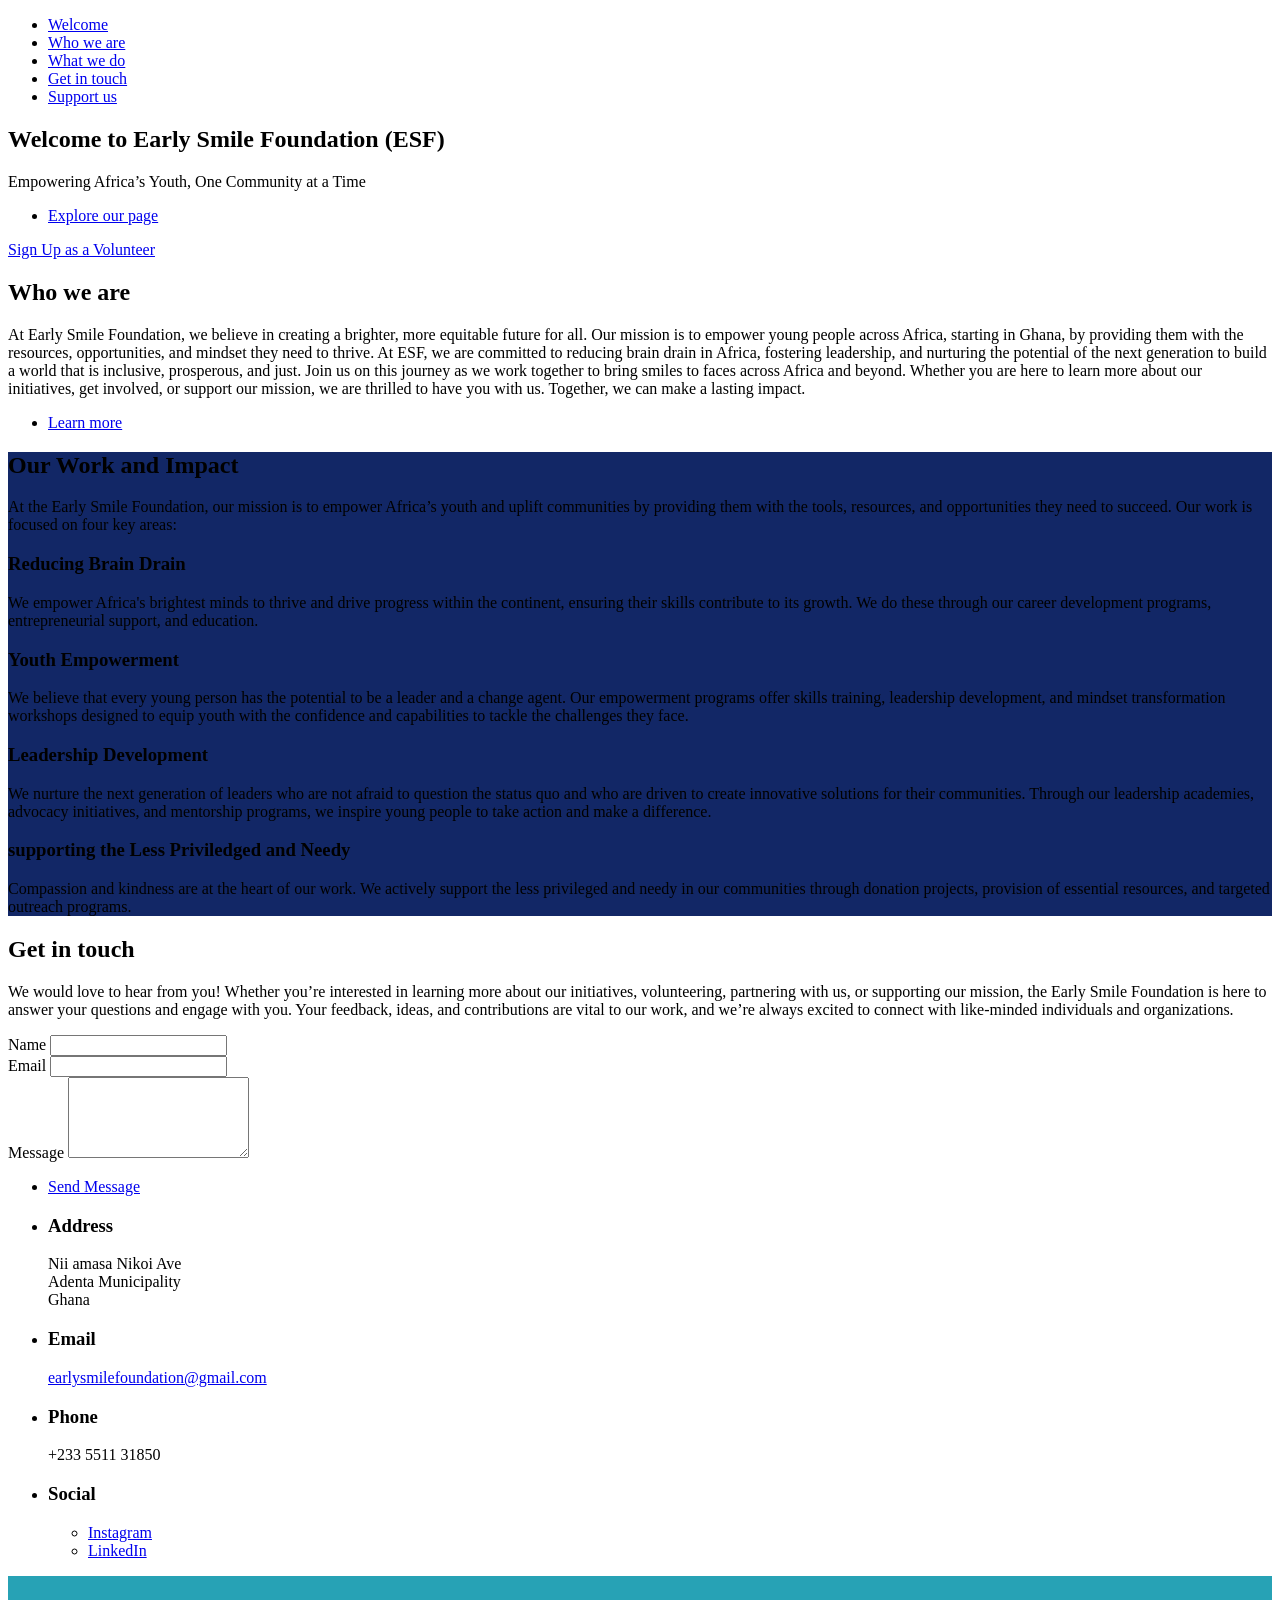
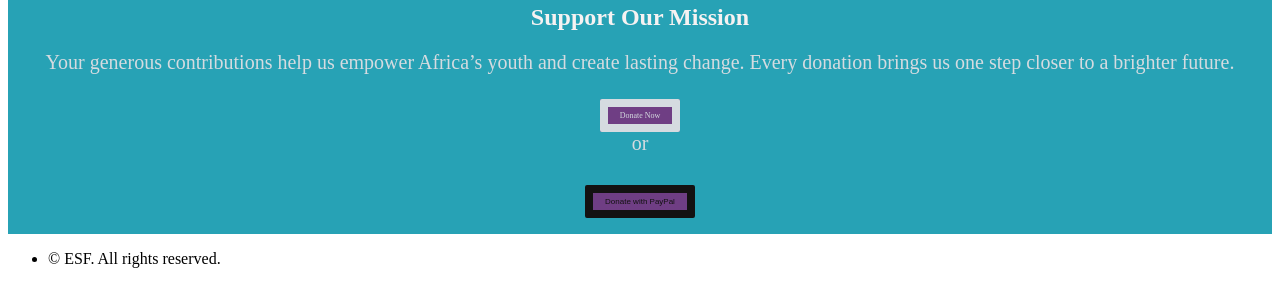
==== commit 6bfb7337: "Update index.html" ====
--- a/index.html
+++ b/index.html
@@ -10,7 +10,7 @@
 		<meta charset="utf-8" />
 		<meta name="viewport" content="width=device-width, initial-scale=1, user-scalable=no" />
 		<link rel="stylesheet" href="assets/css/main.css" />
-		<link rel="icon" href="favicon.ico.png" type="image/x-icon">
+		<link rel="icon" href="assets/favicon.ico.png" type="image/x-icon">
 		<noscript><link rel="stylesheet" href="assets/css/noscript.css" /></noscript>
 		<style>
 			.special-section{
@@ -120,7 +120,7 @@
 				<!-- One -->
 					<section id="one" class="wrapper style2 spotlights">
 						<section>
-							<a href="#" class="image"><img src="images/whoweare.png" alt="" data-position="center center" /></a>
+							<a href="#" class="image"><img src="images/whoweare.jpg" alt="" data-position="center center" /></a>
 							<div class="content">
 								<div class="inner">
 									<h2>Who we are</h2>
@@ -147,7 +147,7 @@
 								<section>
 									<span class="icon solid major fa-globe"></span>
 									<h3>Reducing Brain Drain</h3>
-									<p>We are committed to keeping Africa’s brightest minds on the continent by creating opportunities for them to thrive locally. Through career development programs, entrepreneurial support, and access to education, we help young professionals find meaningful work and build successful careers at home.</p>
+									<p>We empower Africa's brightest minds to thrive and drive progress within the continent, ensuring their skills contribute to its growth. We do these through our career development programs, entrepreneurial support, and education.</p>
 								</section>
 								<section>
 									<span class="icon solid major fa-users"></span>
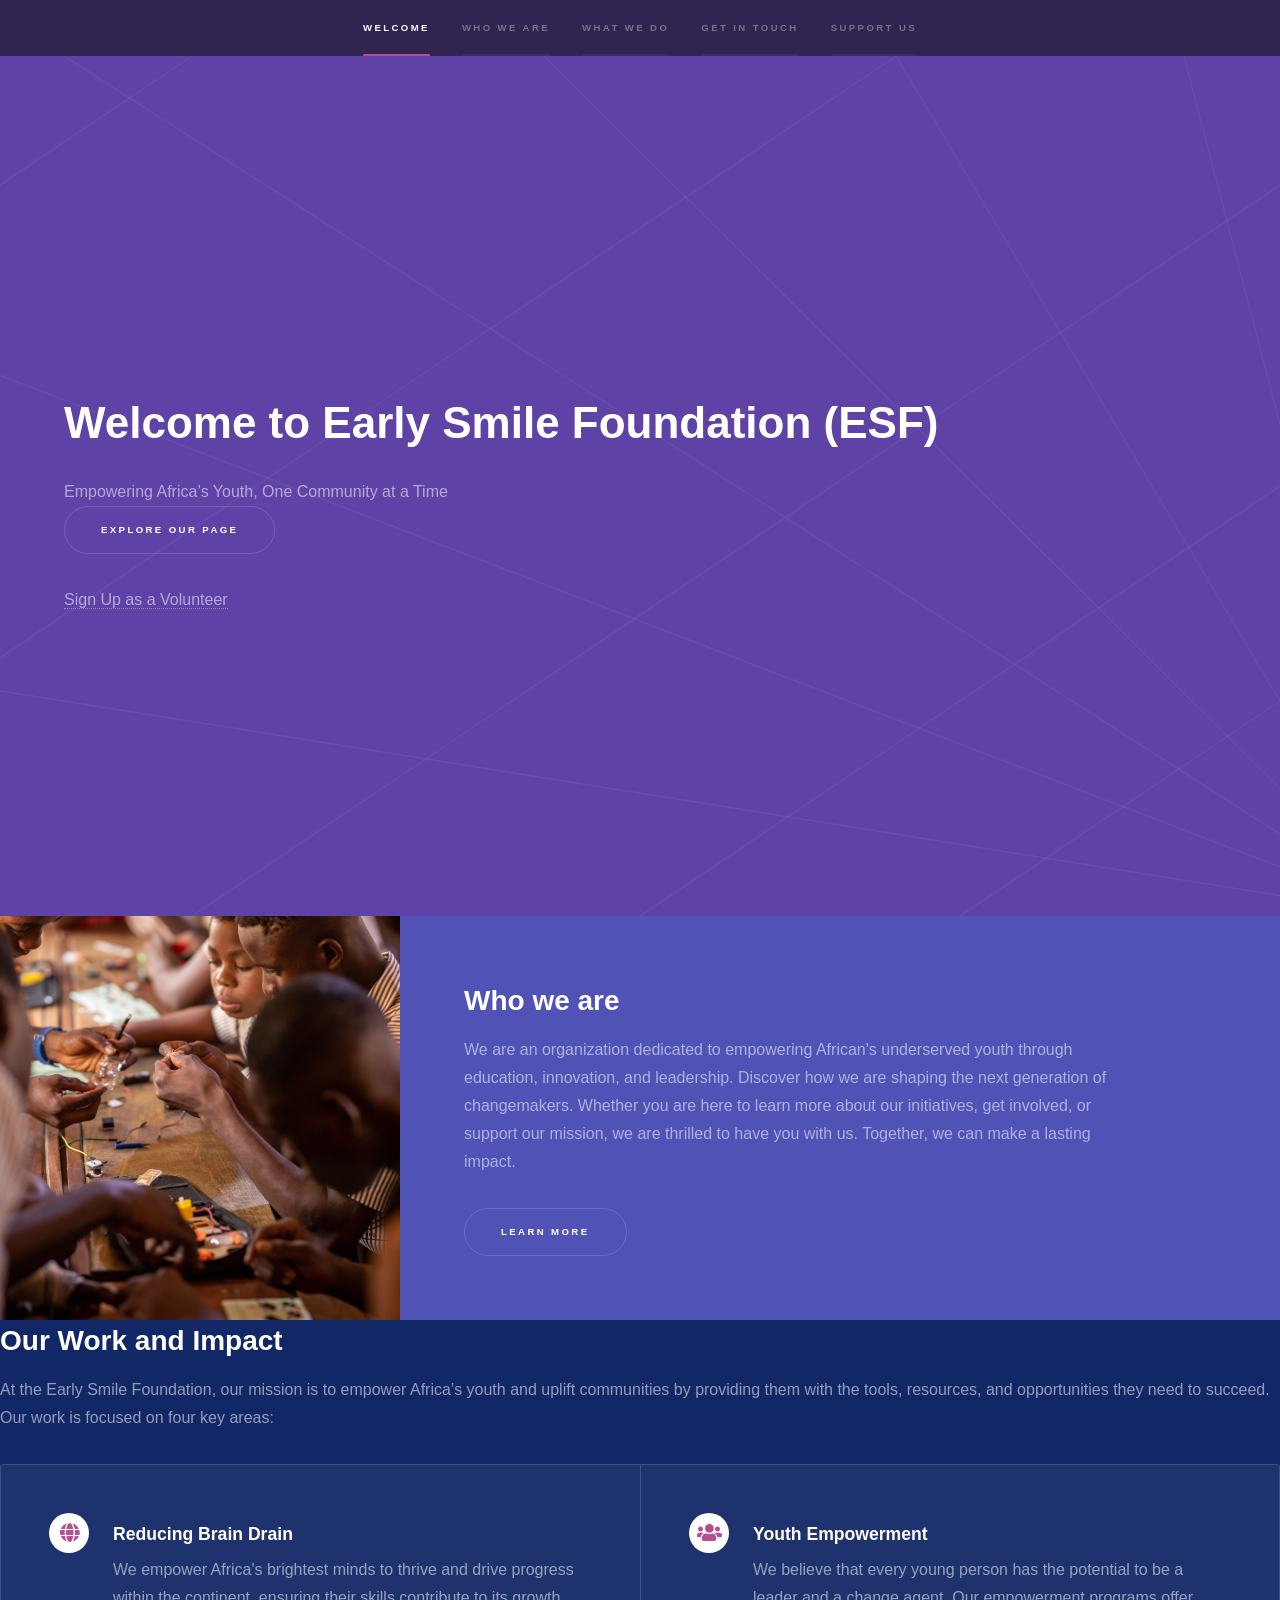
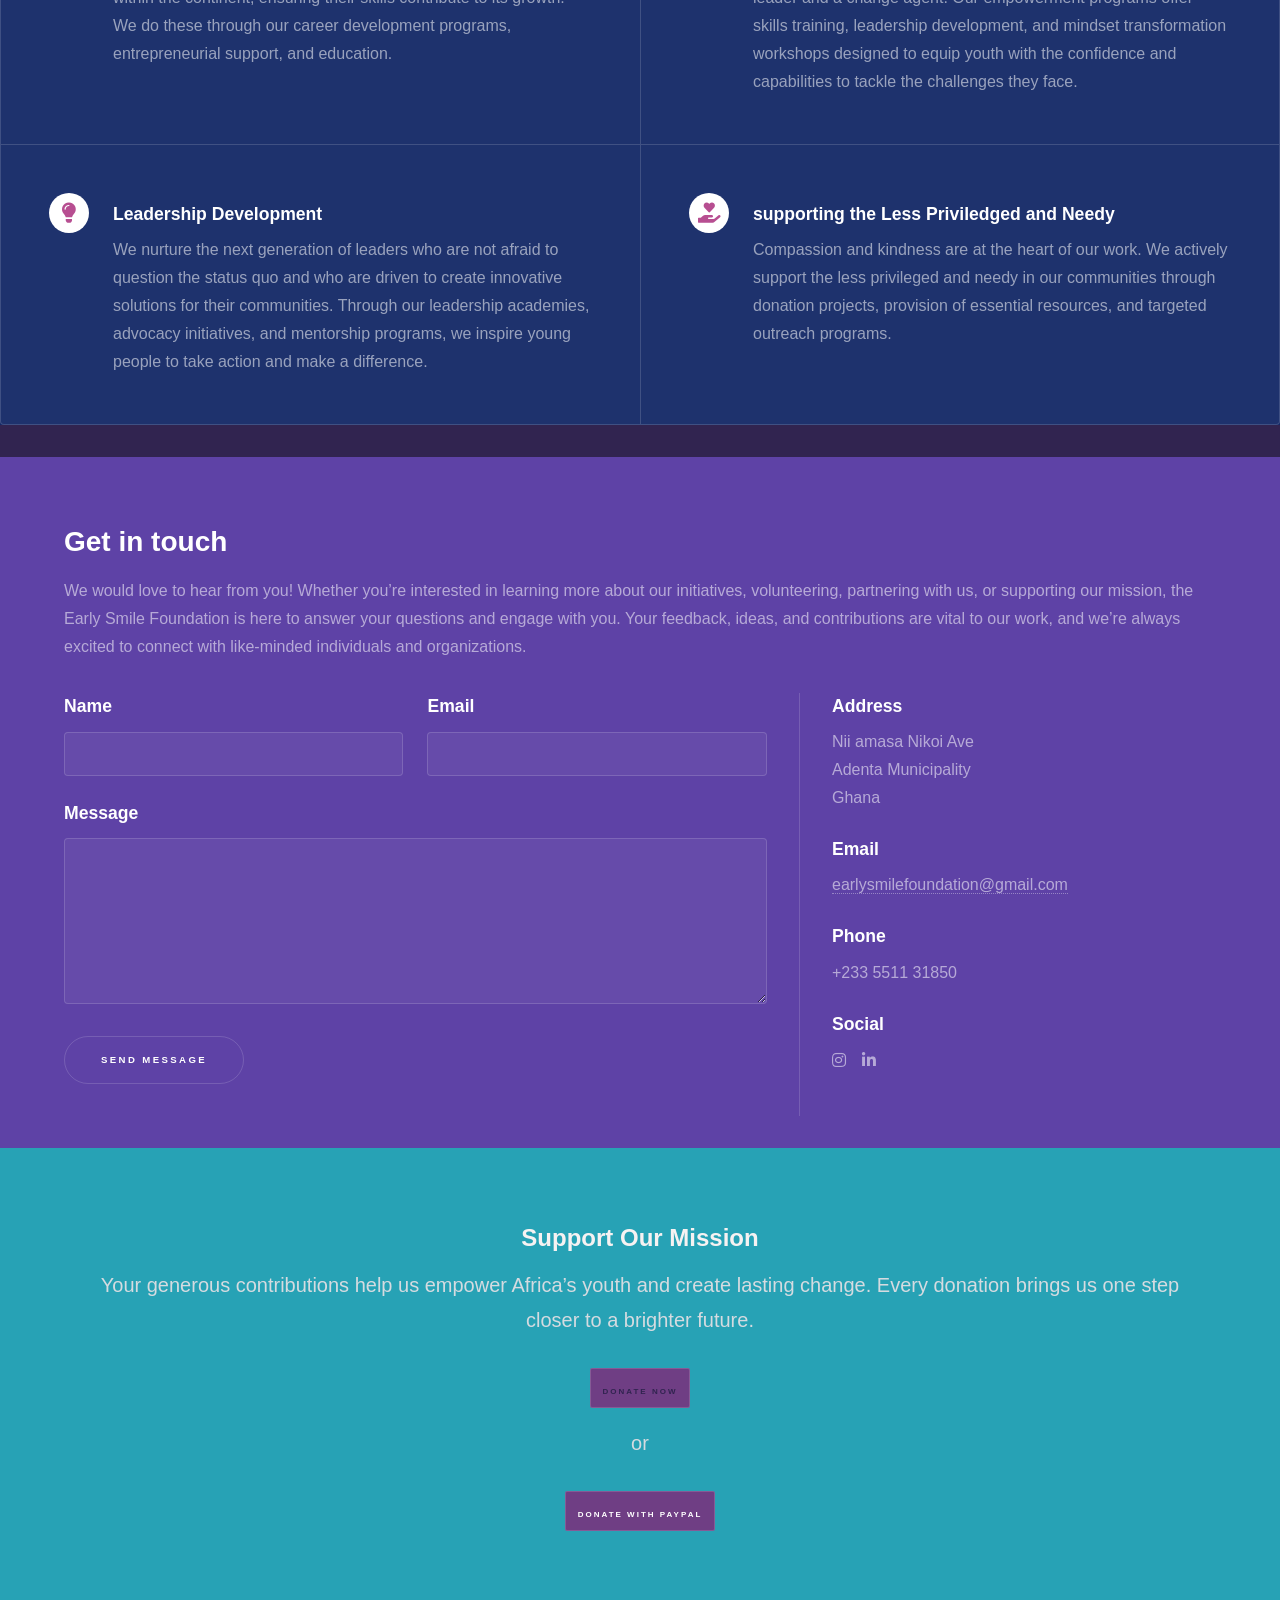
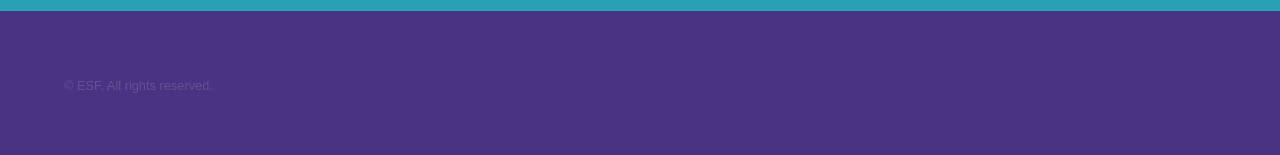
==== commit 155edbcc: "Update index.html" ====
--- a/index.html
+++ b/index.html
@@ -124,9 +124,8 @@
 							<div class="content">
 								<div class="inner">
 									<h2>Who we are</h2>
-									<p>At Early Smile Foundation, we believe in creating a brighter, more equitable future for all. Our mission is to empower young people across Africa, starting in Ghana, by providing them with the resources, opportunities, and mindset they need to thrive. At ESF, we are committed to reducing brain drain in Africa, fostering leadership, and nurturing the potential of the next generation to build a world that is inclusive, prosperous, and just.
-
-										Join us on this journey as we work together to bring smiles to faces across Africa and beyond. Whether you are here to learn more about our initiatives, get involved, or support our mission, we are thrilled to have you with us. Together, we can make a lasting impact.
+									<p>We are an organization dedicated to empowering African's underserved youth through education, innovation, and leadership. Discover how we are shaping the next generation of changemakers.
+										 Whether you are here to learn more about our initiatives, get involved, or support our mission, we are thrilled to have you with us. Together, we can make a lasting impact.
 										</p>
 									<ul class="actions">
 										<li><a href="generic.html" class="button">Learn more</a></li>
@@ -212,7 +211,7 @@
 										<li>
 											<h3>Social</h3>
 											<ul class="icons">
-												<li><a href="#" class="icon brands fa-instagram"><span class="label">Instagram</span></a></li>
+												<li><a href="https://www.instagram.com/earlysmile_foundation/" class="icon brands fa-instagram"><span class="label">Instagram</span></a></li>
 												<li><a href="https://www.bing.com/ck/a?!&&p=114f2bee0c76246fJmltdHM9MTcyNDE5ODQwMCZpZ3VpZD0xNDk3NWI0ZS0wOGUzLTY5NzktMGUwYi00ZjhhMDk4NTY4NmUmaW5zaWQ9NTE5NA&ptn=3&ver=2&hsh=3&fclid=14975b4e-08e3-6979-0e0b-4f8a0985686e&psq=EARLY+smile+foundation+Linkedin&u=a1aHR0cHM6Ly93d3cubGlua2VkaW4uY29tL3Bvc3RzL2Vhcmx5LXNtaWxlLWZvdW5kYXRpb25fYS1saXR0bGUtZmxhc2hiYWNrLXRvLTIwMjItYW5kLXdlLXdvdWxkLWxpa2UtYWN0aXZpdHktNzE5NjA1NjkwNTI1MTc0OTg4OC1ZSHhP&ntb=1" class="icon brands fa-linkedin-in"><span class="label">LinkedIn</span></a></li>
 											</ul>
 										</li>
--- a/assets/css/main.css
+++ b/assets/css/main.css
@@ -1,3909 +1,3909 @@
-@import url(fontawesome-all.min.css);
-
+@import url(fontawesome-all.min.css);
+
 /*
 	Hyperspace by HTML5 UP
 	html5up.net | @ajlkn
 	Free for personal and commercial use under the CCA 3.0 license (html5up.net/license)
-*/
-
-html, body, div, span, applet, object,
-iframe, h1, h2, h3, h4, h5, h6, p, blockquote,
-pre, a, abbr, acronym, address, big, cite,
-code, del, dfn, em, img, ins, kbd, q, s, samp,
-small, strike, strong, sub, sup, tt, var, b,
-u, i, center, dl, dt, dd, ol, ul, li, fieldset,
-form, label, legend, table, caption, tbody,
-tfoot, thead, tr, th, td, article, aside,
-canvas, details, embed, figure, figcaption,
-footer, header, hgroup, menu, nav, output, ruby,
-section, summary, time, mark, audio, video {
-	margin: 0;
-	padding: 0;
-	border: 0;
-	font-size: 100%;
-	font: inherit;
-	vertical-align: baseline;}
-
-article, aside, details, figcaption, figure,
-footer, header, hgroup, menu, nav, section {
-	display: block;}
-
-body {
-	line-height: 1;
-}
-
-ol, ul {
-	list-style: none;
-}
-
-blockquote, q {
-	quotes: none;
-}
-
-	blockquote:before, blockquote:after, q:before, q:after {
-		content: '';
-		content: none;
-	}
-
-table {
-	border-collapse: collapse;
-	border-spacing: 0;
-}
-
-body {
-	-webkit-text-size-adjust: none;
-}
-
-mark {
-	background-color: transparent;
-	color: inherit;
-}
-
-input::-moz-focus-inner {
-	border: 0;
-	padding: 0;
-}
-
-input, select, textarea {
-	-moz-appearance: none;
-	-webkit-appearance: none;
-	-ms-appearance: none;
-	appearance: none;
-}
-
-/* Basic */
-
-	@-ms-viewport {
-		width: device-width;
-	}
-
-	body {
-		-ms-overflow-style: scrollbar;
-	}
-
-	@media screen and (max-width: 480px) {
-
-		html, body {
-			min-width: 320px;
-		}
-
-	}
-
-	html {
-		box-sizing: border-box;
-	}
-
-	*, *:before, *:after {
-		box-sizing: inherit;
-	}
-
-	body {
-		background: #312450;
-	}
-
-		body.is-preload *, body.is-preload *:before, body.is-preload *:after {
-			-moz-animation: none !important;
-			-webkit-animation: none !important;
-			-ms-animation: none !important;
-			animation: none !important;
-			-moz-transition: none !important;
-			-webkit-transition: none !important;
-			-ms-transition: none !important;
-			transition: none !important;
-		}
-
-/* Type */
-
-	body, input, select, textarea {
-		color: rgba(255, 255, 255, 0.55);
-		font-family: Arial, Helvetica, sans-serif;
-		font-size: 16.5pt;
-		font-weight: normal;
-		line-height: 1.75;
-	}
-
-		@media screen and (max-width: 1680px) {
-
-			body, input, select, textarea {
-				font-size: 13pt;
-			}
-
-		}
-
-		@media screen and (max-width: 1280px) {
-
-			body, input, select, textarea {
-				font-size: 12pt;
-			}
-
-		}
-
-		@media screen and (max-width: 360px) {
-
-			body, input, select, textarea {
-				font-size: 11pt;
-			}
-
-		}
-
-	a {
-		-moz-transition: color 0.2s ease, border-bottom-color 0.2s ease;
-		-webkit-transition: color 0.2s ease, border-bottom-color 0.2s ease;
-		-ms-transition: color 0.2s ease, border-bottom-color 0.2s ease;
-		transition: color 0.2s ease, border-bottom-color 0.2s ease;
-		border-bottom: dotted 1px rgba(255, 255, 255, 0.35);
-		color: inherit;
-		text-decoration: none;
-	}
-
-		a:hover {
-			border-bottom-color: transparent;
-			color: #ffffff;
-		}
-
-	strong, b {
-		color: #ffffff;
-		font-weight: bold;
-	}
-
-	em, i {
-		font-style: italic;
-	}
-
-	p {
-		margin: 0 0 2em 0;
-	}
-
-	h1, h2, h3, h4, h5, h6 {
-		color: #ffffff;
-		font-weight: bold;
-		line-height: 1.5;
-		margin: 0 0 0.5em 0;
-	}
-
-		h1 a, h2 a, h3 a, h4 a, h5 a, h6 a {
-			color: inherit;
-			text-decoration: none;
-		}
-
-	h1 {
-		font-size: 2.75em;
-	}
-
-		h1.major {
-			margin: 0 0 1.3em 0;
-			position: relative;
-			padding-bottom: 0.35em;
-		}
-
-			h1.major:after {
-				background-image: -moz-linear-gradient(to right, #5e42a6, #b74e91);
-				background-image: -webkit-linear-gradient(to right, #5e42a6, #b74e91);
-				background-image: -ms-linear-gradient(to right, #5e42a6, #b74e91);
-				background-image: linear-gradient(to right, #5e42a6, #b74e91);
-				-moz-transition: max-width 0.2s ease;
-				-webkit-transition: max-width 0.2s ease;
-				-ms-transition: max-width 0.2s ease;
-				transition: max-width 0.2s ease;
-				border-radius: 0.2em;
-				bottom: 0;
-				content: '';
-				height: 0.05em;
-				position: absolute;
-				right: 0;
-				width: 100%;
-			}
-
-	h2 {
-		font-size: 1.75em;
-	}
-
-	h3 {
-		font-size: 1.1em;
-	}
-
-	h4 {
-		font-size: 1em;
-	}
-
-	h5 {
-		font-size: 0.8em;
-	}
-
-	h6 {
-		font-size: 0.6em;
-	}
-
-	@media screen and (max-width: 736px) {
-
-		h1 {
-			font-size: 2em;
-		}
-
-		h2 {
-			font-size: 1.25em;
-		}
-
-		h3 {
-			font-size: 1em;
-		}
-
-		h4 {
-			font-size: 0.8em;
-		}
-
-		h5 {
-			font-size: 0.6em;
-		}
-
-		h6 {
-			font-size: 0.6em;
-		}
-
-	}
-
-	sub {
-		font-size: 0.8em;
-		position: relative;
-		top: 0.5em;
-	}
-
-	sup {
-		font-size: 0.8em;
-		position: relative;
-		top: -0.5em;
-	}
-
-	blockquote {
-		border-left: solid 4px rgba(255, 255, 255, 0.15);
-		font-style: italic;
-		margin: 0 0 2em 0;
-		padding: 0.5em 0 0.5em 2em;
-	}
-
-	code {
-		background: rgba(255, 255, 255, 0.05);
-		border-radius: 0.25em;
-		border: solid 1px rgba(255, 255, 255, 0.15);
-		font-family: "Courier New", monospace;
-		font-size: 0.9em;
-		margin: 0 0.25em;
-		padding: 0.25em 0.65em;
-	}
-
-	pre {
-		-webkit-overflow-scrolling: touch;
-		font-family: "Courier New", monospace;
-		font-size: 0.9em;
-		margin: 0 0 2em 0;
-	}
-
-		pre code {
-			display: block;
-			line-height: 1.75em;
-			padding: 1em 1.5em;
-			overflow-x: auto;
-		}
-
-	hr {
-		border: 0;
-		border-bottom: solid 1px rgba(255, 255, 255, 0.15);
-		margin: 2em 0;
-	}
-
-		hr.major {
-			margin: 3em 0;
-		}
-
-	.align-left {
-		text-align: left;
-	}
-
-	.align-center {
-		text-align: center;
-	}
-
-	.align-right {
-		text-align: right;
-	}
-
-/* Row */
-
-	.row {
-		display: flex;
-		flex-wrap: wrap;
-		box-sizing: border-box;
-		align-items: stretch;
-	}
-
-		.row > * {
-			box-sizing: border-box;
-		}
-
-		.row.gtr-uniform > * > :last-child {
-			margin-bottom: 0;
-		}
-
-		.row.aln-left {
-			justify-content: flex-start;
-		}
-
-		.row.aln-center {
-			justify-content: center;
-		}
-
-		.row.aln-right {
-			justify-content: flex-end;
-		}
-
-		.row.aln-top {
-			align-items: flex-start;
-		}
-
-		.row.aln-middle {
-			align-items: center;
-		}
-
-		.row.aln-bottom {
-			align-items: flex-end;
-		}
-
-		.row > .imp {
-			order: -1;
-		}
-
-		.row > .col-1 {
-			width: 8.33333%;
-		}
-
-		.row > .off-1 {
-			margin-left: 8.33333%;
-		}
-
-		.row > .col-2 {
-			width: 16.66667%;
-		}
-
-		.row > .off-2 {
-			margin-left: 16.66667%;
-		}
-
-		.row > .col-3 {
-			width: 25%;
-		}
-
-		.row > .off-3 {
-			margin-left: 25%;
-		}
-
-		.row > .col-4 {
-			width: 33.33333%;
-		}
-
-		.row > .off-4 {
-			margin-left: 33.33333%;
-		}
-
-		.row > .col-5 {
-			width: 41.66667%;
-		}
-
-		.row > .off-5 {
-			margin-left: 41.66667%;
-		}
-
-		.row > .col-6 {
-			width: 50%;
-		}
-
-		.row > .off-6 {
-			margin-left: 50%;
-		}
-
-		.row > .col-7 {
-			width: 58.33333%;
-		}
-
-		.row > .off-7 {
-			margin-left: 58.33333%;
-		}
-
-		.row > .col-8 {
-			width: 66.66667%;
-		}
-
-		.row > .off-8 {
-			margin-left: 66.66667%;
-		}
-
-		.row > .col-9 {
-			width: 75%;
-		}
-
-		.row > .off-9 {
-			margin-left: 75%;
-		}
-
-		.row > .col-10 {
-			width: 83.33333%;
-		}
-
-		.row > .off-10 {
-			margin-left: 83.33333%;
-		}
-
-		.row > .col-11 {
-			width: 91.66667%;
-		}
-
-		.row > .off-11 {
-			margin-left: 91.66667%;
-		}
-
-		.row > .col-12 {
-			width: 100%;
-		}
-
-		.row > .off-12 {
-			margin-left: 100%;
-		}
-
-		.row.gtr-0 {
-			margin-top: 0;
-			margin-left: 0em;
-		}
-
-			.row.gtr-0 > * {
-				padding: 0 0 0 0em;
-			}
-
-			.row.gtr-0.gtr-uniform {
-				margin-top: 0em;
-			}
-
-				.row.gtr-0.gtr-uniform > * {
-					padding-top: 0em;
-				}
-
-		.row.gtr-25 {
-			margin-top: 0;
-			margin-left: -0.375em;
-		}
-
-			.row.gtr-25 > * {
-				padding: 0 0 0 0.375em;
-			}
-
-			.row.gtr-25.gtr-uniform {
-				margin-top: -0.375em;
-			}
-
-				.row.gtr-25.gtr-uniform > * {
-					padding-top: 0.375em;
-				}
-
-		.row.gtr-50 {
-			margin-top: 0;
-			margin-left: -0.75em;
-		}
-
-			.row.gtr-50 > * {
-				padding: 0 0 0 0.75em;
-			}
-
-			.row.gtr-50.gtr-uniform {
-				margin-top: -0.75em;
-			}
-
-				.row.gtr-50.gtr-uniform > * {
-					padding-top: 0.75em;
-				}
-
-		.row {
-			margin-top: 0;
-			margin-left: -1.5em;
-		}
-
-			.row > * {
-				padding: 0 0 0 1.5em;
-			}
-
-			.row.gtr-uniform {
-				margin-top: -1.5em;
-			}
-
-				.row.gtr-uniform > * {
-					padding-top: 1.5em;
-				}
-
-		.row.gtr-150 {
-			margin-top: 0;
-			margin-left: -2.25em;
-		}
-
-			.row.gtr-150 > * {
-				padding: 0 0 0 2.25em;
-			}
-
-			.row.gtr-150.gtr-uniform {
-				margin-top: -2.25em;
-			}
-
-				.row.gtr-150.gtr-uniform > * {
-					padding-top: 2.25em;
-				}
-
-		.row.gtr-200 {
-			margin-top: 0;
-			margin-left: -3em;
-		}
-
-			.row.gtr-200 > * {
-				padding: 0 0 0 3em;
-			}
-
-			.row.gtr-200.gtr-uniform {
-				margin-top: -3em;
-			}
-
-				.row.gtr-200.gtr-uniform > * {
-					padding-top: 3em;
-				}
-
-		@media screen and (max-width: 1680px) {
-
-			.row {
-				display: flex;
-				flex-wrap: wrap;
-				box-sizing: border-box;
-				align-items: stretch;
-			}
-
-				.row > * {
-					box-sizing: border-box;
-				}
-
-				.row.gtr-uniform > * > :last-child {
-					margin-bottom: 0;
-				}
-
-				.row.aln-left {
-					justify-content: flex-start;
-				}
-
-				.row.aln-center {
-					justify-content: center;
-				}
-
-				.row.aln-right {
-					justify-content: flex-end;
-				}
-
-				.row.aln-top {
-					align-items: flex-start;
-				}
-
-				.row.aln-middle {
-					align-items: center;
-				}
-
-				.row.aln-bottom {
-					align-items: flex-end;
-				}
-
-				.row > .imp-xlarge {
-					order: -1;
-				}
-
-				.row > .col-1-xlarge {
-					width: 8.33333%;
-				}
-
-				.row > .off-1-xlarge {
-					margin-left: 8.33333%;
-				}
-
-				.row > .col-2-xlarge {
-					width: 16.66667%;
-				}
-
-				.row > .off-2-xlarge {
-					margin-left: 16.66667%;
-				}
-
-				.row > .col-3-xlarge {
-					width: 25%;
-				}
-
-				.row > .off-3-xlarge {
-					margin-left: 25%;
-				}
-
-				.row > .col-4-xlarge {
-					width: 33.33333%;
-				}
-
-				.row > .off-4-xlarge {
-					margin-left: 33.33333%;
-				}
-
-				.row > .col-5-xlarge {
-					width: 41.66667%;
-				}
-
-				.row > .off-5-xlarge {
-					margin-left: 41.66667%;
-				}
-
-				.row > .col-6-xlarge {
-					width: 50%;
-				}
-
-				.row > .off-6-xlarge {
-					margin-left: 50%;
-				}
-
-				.row > .col-7-xlarge {
-					width: 58.33333%;
-				}
-
-				.row > .off-7-xlarge {
-					margin-left: 58.33333%;
-				}
-
-				.row > .col-8-xlarge {
-					width: 66.66667%;
-				}
-
-				.row > .off-8-xlarge {
-					margin-left: 66.66667%;
-				}
-
-				.row > .col-9-xlarge {
-					width: 75%;
-				}
-
-				.row > .off-9-xlarge {
-					margin-left: 75%;
-				}
-
-				.row > .col-10-xlarge {
-					width: 83.33333%;
-				}
-
-				.row > .off-10-xlarge {
-					margin-left: 83.33333%;
-				}
-
-				.row > .col-11-xlarge {
-					width: 91.66667%;
-				}
-
-				.row > .off-11-xlarge {
-					margin-left: 91.66667%;
-				}
-
-				.row > .col-12-xlarge {
-					width: 100%;
-				}
-
-				.row > .off-12-xlarge {
-					margin-left: 100%;
-				}
-
-				.row.gtr-0 {
-					margin-top: 0;
-					margin-left: 0em;
-				}
-
-					.row.gtr-0 > * {
-						padding: 0 0 0 0em;
-					}
-
-					.row.gtr-0.gtr-uniform {
-						margin-top: 0em;
-					}
-
-						.row.gtr-0.gtr-uniform > * {
-							padding-top: 0em;
-						}
-
-				.row.gtr-25 {
-					margin-top: 0;
-					margin-left: -0.375em;
-				}
-
-					.row.gtr-25 > * {
-						padding: 0 0 0 0.375em;
-					}
-
-					.row.gtr-25.gtr-uniform {
-						margin-top: -0.375em;
-					}
-
-						.row.gtr-25.gtr-uniform > * {
-							padding-top: 0.375em;
-						}
-
-				.row.gtr-50 {
-					margin-top: 0;
-					margin-left: -0.75em;
-				}
-
-					.row.gtr-50 > * {
-						padding: 0 0 0 0.75em;
-					}
-
-					.row.gtr-50.gtr-uniform {
-						margin-top: -0.75em;
-					}
-
-						.row.gtr-50.gtr-uniform > * {
-							padding-top: 0.75em;
-						}
-
-				.row {
-					margin-top: 0;
-					margin-left: -1.5em;
-				}
-
-					.row > * {
-						padding: 0 0 0 1.5em;
-					}
-
-					.row.gtr-uniform {
-						margin-top: -1.5em;
-					}
-
-						.row.gtr-uniform > * {
-							padding-top: 1.5em;
-						}
-
-				.row.gtr-150 {
-					margin-top: 0;
-					margin-left: -2.25em;
-				}
-
-					.row.gtr-150 > * {
-						padding: 0 0 0 2.25em;
-					}
-
-					.row.gtr-150.gtr-uniform {
-						margin-top: -2.25em;
-					}
-
-						.row.gtr-150.gtr-uniform > * {
-							padding-top: 2.25em;
-						}
-
-				.row.gtr-200 {
-					margin-top: 0;
-					margin-left: -3em;
-				}
-
-					.row.gtr-200 > * {
-						padding: 0 0 0 3em;
-					}
-
-					.row.gtr-200.gtr-uniform {
-						margin-top: -3em;
-					}
-
-						.row.gtr-200.gtr-uniform > * {
-							padding-top: 3em;
-						}
-
-		}
-
-		@media screen and (max-width: 1280px) {
-
-			.row {
-				display: flex;
-				flex-wrap: wrap;
-				box-sizing: border-box;
-				align-items: stretch;
-			}
-
-				.row > * {
-					box-sizing: border-box;
-				}
-
-				.row.gtr-uniform > * > :last-child {
-					margin-bottom: 0;
-				}
-
-				.row.aln-left {
-					justify-content: flex-start;
-				}
-
-				.row.aln-center {
-					justify-content: center;
-				}
-
-				.row.aln-right {
-					justify-content: flex-end;
-				}
-
-				.row.aln-top {
-					align-items: flex-start;
-				}
-
-				.row.aln-middle {
-					align-items: center;
-				}
-
-				.row.aln-bottom {
-					align-items: flex-end;
-				}
-
-				.row > .imp-large {
-					order: -1;
-				}
-
-				.row > .col-1-large {
-					width: 8.33333%;
-				}
-
-				.row > .off-1-large {
-					margin-left: 8.33333%;
-				}
-
-				.row > .col-2-large {
-					width: 16.66667%;
-				}
-
-				.row > .off-2-large {
-					margin-left: 16.66667%;
-				}
-
-				.row > .col-3-large {
-					width: 25%;
-				}
-
-				.row > .off-3-large {
-					margin-left: 25%;
-				}
-
-				.row > .col-4-large {
-					width: 33.33333%;
-				}
-
-				.row > .off-4-large {
-					margin-left: 33.33333%;
-				}
-
-				.row > .col-5-large {
-					width: 41.66667%;
-				}
-
-				.row > .off-5-large {
-					margin-left: 41.66667%;
-				}
-
-				.row > .col-6-large {
-					width: 50%;
-				}
-
-				.row > .off-6-large {
-					margin-left: 50%;
-				}
-
-				.row > .col-7-large {
-					width: 58.33333%;
-				}
-
-				.row > .off-7-large {
-					margin-left: 58.33333%;
-				}
-
-				.row > .col-8-large {
-					width: 66.66667%;
-				}
-
-				.row > .off-8-large {
-					margin-left: 66.66667%;
-				}
-
-				.row > .col-9-large {
-					width: 75%;
-				}
-
-				.row > .off-9-large {
-					margin-left: 75%;
-				}
-
-				.row > .col-10-large {
-					width: 83.33333%;
-				}
-
-				.row > .off-10-large {
-					margin-left: 83.33333%;
-				}
-
-				.row > .col-11-large {
-					width: 91.66667%;
-				}
-
-				.row > .off-11-large {
-					margin-left: 91.66667%;
-				}
-
-				.row > .col-12-large {
-					width: 100%;
-				}
-
-				.row > .off-12-large {
-					margin-left: 100%;
-				}
-
-				.row.gtr-0 {
-					margin-top: 0;
-					margin-left: 0em;
-				}
-
-					.row.gtr-0 > * {
-						padding: 0 0 0 0em;
-					}
-
-					.row.gtr-0.gtr-uniform {
-						margin-top: 0em;
-					}
-
-						.row.gtr-0.gtr-uniform > * {
-							padding-top: 0em;
-						}
-
-				.row.gtr-25 {
-					margin-top: 0;
-					margin-left: -0.375em;
-				}
-
-					.row.gtr-25 > * {
-						padding: 0 0 0 0.375em;
-					}
-
-					.row.gtr-25.gtr-uniform {
-						margin-top: -0.375em;
-					}
-
-						.row.gtr-25.gtr-uniform > * {
-							padding-top: 0.375em;
-						}
-
-				.row.gtr-50 {
-					margin-top: 0;
-					margin-left: -0.75em;
-				}
-
-					.row.gtr-50 > * {
-						padding: 0 0 0 0.75em;
-					}
-
-					.row.gtr-50.gtr-uniform {
-						margin-top: -0.75em;
-					}
-
-						.row.gtr-50.gtr-uniform > * {
-							padding-top: 0.75em;
-						}
-
-				.row {
-					margin-top: 0;
-					margin-left: -1.5em;
-				}
-
-					.row > * {
-						padding: 0 0 0 1.5em;
-					}
-
-					.row.gtr-uniform {
-						margin-top: -1.5em;
-					}
-
-						.row.gtr-uniform > * {
-							padding-top: 1.5em;
-						}
-
-				.row.gtr-150 {
-					margin-top: 0;
-					margin-left: -2.25em;
-				}
-
-					.row.gtr-150 > * {
-						padding: 0 0 0 2.25em;
-					}
-
-					.row.gtr-150.gtr-uniform {
-						margin-top: -2.25em;
-					}
-
-						.row.gtr-150.gtr-uniform > * {
-							padding-top: 2.25em;
-						}
-
-				.row.gtr-200 {
-					margin-top: 0;
-					margin-left: -3em;
-				}
-
-					.row.gtr-200 > * {
-						padding: 0 0 0 3em;
-					}
-
-					.row.gtr-200.gtr-uniform {
-						margin-top: -3em;
-					}
-
-						.row.gtr-200.gtr-uniform > * {
-							padding-top: 3em;
-						}
-
-		}
-
-		@media screen and (max-width: 980px) {
-
-			.row {
-				display: flex;
-				flex-wrap: wrap;
-				box-sizing: border-box;
-				align-items: stretch;
-			}
-
-				.row > * {
-					box-sizing: border-box;
-				}
-
-				.row.gtr-uniform > * > :last-child {
-					margin-bottom: 0;
-				}
-
-				.row.aln-left {
-					justify-content: flex-start;
-				}
-
-				.row.aln-center {
-					justify-content: center;
-				}
-
-				.row.aln-right {
-					justify-content: flex-end;
-				}
-
-				.row.aln-top {
-					align-items: flex-start;
-				}
-
-				.row.aln-middle {
-					align-items: center;
-				}
-
-				.row.aln-bottom {
-					align-items: flex-end;
-				}
-
-				.row > .imp-medium {
-					order: -1;
-				}
-
-				.row > .col-1-medium {
-					width: 8.33333%;
-				}
-
-				.row > .off-1-medium {
-					margin-left: 8.33333%;
-				}
-
-				.row > .col-2-medium {
-					width: 16.66667%;
-				}
-
-				.row > .off-2-medium {
-					margin-left: 16.66667%;
-				}
-
-				.row > .col-3-medium {
-					width: 25%;
-				}
-
-				.row > .off-3-medium {
-					margin-left: 25%;
-				}
-
-				.row > .col-4-medium {
-					width: 33.33333%;
-				}
-
-				.row > .off-4-medium {
-					margin-left: 33.33333%;
-				}
-
-				.row > .col-5-medium {
-					width: 41.66667%;
-				}
-
-				.row > .off-5-medium {
-					margin-left: 41.66667%;
-				}
-
-				.row > .col-6-medium {
-					width: 50%;
-				}
-
-				.row > .off-6-medium {
-					margin-left: 50%;
-				}
-
-				.row > .col-7-medium {
-					width: 58.33333%;
-				}
-
-				.row > .off-7-medium {
-					margin-left: 58.33333%;
-				}
-
-				.row > .col-8-medium {
-					width: 66.66667%;
-				}
-
-				.row > .off-8-medium {
-					margin-left: 66.66667%;
-				}
-
-				.row > .col-9-medium {
-					width: 75%;
-				}
-
-				.row > .off-9-medium {
-					margin-left: 75%;
-				}
-
-				.row > .col-10-medium {
-					width: 83.33333%;
-				}
-
-				.row > .off-10-medium {
-					margin-left: 83.33333%;
-				}
-
-				.row > .col-11-medium {
-					width: 91.66667%;
-				}
-
-				.row > .off-11-medium {
-					margin-left: 91.66667%;
-				}
-
-				.row > .col-12-medium {
-					width: 100%;
-				}
-
-				.row > .off-12-medium {
-					margin-left: 100%;
-				}
-
-				.row.gtr-0 {
-					margin-top: 0;
-					margin-left: 0em;
-				}
-
-					.row.gtr-0 > * {
-						padding: 0 0 0 0em;
-					}
-
-					.row.gtr-0.gtr-uniform {
-						margin-top: 0em;
-					}
-
-						.row.gtr-0.gtr-uniform > * {
-							padding-top: 0em;
-						}
-
-				.row.gtr-25 {
-					margin-top: 0;
-					margin-left: -0.375em;
-				}
-
-					.row.gtr-25 > * {
-						padding: 0 0 0 0.375em;
-					}
-
-					.row.gtr-25.gtr-uniform {
-						margin-top: -0.375em;
-					}
-
-						.row.gtr-25.gtr-uniform > * {
-							padding-top: 0.375em;
-						}
-
-				.row.gtr-50 {
-					margin-top: 0;
-					margin-left: -0.75em;
-				}
-
-					.row.gtr-50 > * {
-						padding: 0 0 0 0.75em;
-					}
-
-					.row.gtr-50.gtr-uniform {
-						margin-top: -0.75em;
-					}
-
-						.row.gtr-50.gtr-uniform > * {
-							padding-top: 0.75em;
-						}
-
-				.row {
-					margin-top: 0;
-					margin-left: -1.5em;
-				}
-
-					.row > * {
-						padding: 0 0 0 1.5em;
-					}
-
-					.row.gtr-uniform {
-						margin-top: -1.5em;
-					}
-
-						.row.gtr-uniform > * {
-							padding-top: 1.5em;
-						}
-
-				.row.gtr-150 {
-					margin-top: 0;
-					margin-left: -2.25em;
-				}
-
-					.row.gtr-150 > * {
-						padding: 0 0 0 2.25em;
-					}
-
-					.row.gtr-150.gtr-uniform {
-						margin-top: -2.25em;
-					}
-
-						.row.gtr-150.gtr-uniform > * {
-							padding-top: 2.25em;
-						}
-
-				.row.gtr-200 {
-					margin-top: 0;
-					margin-left: -3em;
-				}
-
-					.row.gtr-200 > * {
-						padding: 0 0 0 3em;
-					}
-
-					.row.gtr-200.gtr-uniform {
-						margin-top: -3em;
-					}
-
-						.row.gtr-200.gtr-uniform > * {
-							padding-top: 3em;
-						}
-
-		}
-
-		@media screen and (max-width: 736px) {
-
-			.row {
-				display: flex;
-				flex-wrap: wrap;
-				box-sizing: border-box;
-				align-items: stretch;
-			}
-
-				.row > * {
-					box-sizing: border-box;
-				}
-
-				.row.gtr-uniform > * > :last-child {
-					margin-bottom: 0;
-				}
-
-				.row.aln-left {
-					justify-content: flex-start;
-				}
-
-				.row.aln-center {
-					justify-content: center;
-				}
-
-				.row.aln-right {
-					justify-content: flex-end;
-				}
-
-				.row.aln-top {
-					align-items: flex-start;
-				}
-
-				.row.aln-middle {
-					align-items: center;
-				}
-
-				.row.aln-bottom {
-					align-items: flex-end;
-				}
-
-				.row > .imp-small {
-					order: -1;
-				}
-
-				.row > .col-1-small {
-					width: 8.33333%;
-				}
-
-				.row > .off-1-small {
-					margin-left: 8.33333%;
-				}
-
-				.row > .col-2-small {
-					width: 16.66667%;
-				}
-
-				.row > .off-2-small {
-					margin-left: 16.66667%;
-				}
-
-				.row > .col-3-small {
-					width: 25%;
-				}
-
-				.row > .off-3-small {
-					margin-left: 25%;
-				}
-
-				.row > .col-4-small {
-					width: 33.33333%;
-				}
-
-				.row > .off-4-small {
-					margin-left: 33.33333%;
-				}
-
-				.row > .col-5-small {
-					width: 41.66667%;
-				}
-
-				.row > .off-5-small {
-					margin-left: 41.66667%;
-				}
-
-				.row > .col-6-small {
-					width: 50%;
-				}
-
-				.row > .off-6-small {
-					margin-left: 50%;
-				}
-
-				.row > .col-7-small {
-					width: 58.33333%;
-				}
-
-				.row > .off-7-small {
-					margin-left: 58.33333%;
-				}
-
-				.row > .col-8-small {
-					width: 66.66667%;
-				}
-
-				.row > .off-8-small {
-					margin-left: 66.66667%;
-				}
-
-				.row > .col-9-small {
-					width: 75%;
-				}
-
-				.row > .off-9-small {
-					margin-left: 75%;
-				}
-
-				.row > .col-10-small {
-					width: 83.33333%;
-				}
-
-				.row > .off-10-small {
-					margin-left: 83.33333%;
-				}
-
-				.row > .col-11-small {
-					width: 91.66667%;
-				}
-
-				.row > .off-11-small {
-					margin-left: 91.66667%;
-				}
-
-				.row > .col-12-small {
-					width: 100%;
-				}
-
-				.row > .off-12-small {
-					margin-left: 100%;
-				}
-
-				.row.gtr-0 {
-					margin-top: 0;
-					margin-left: 0em;
-				}
-
-					.row.gtr-0 > * {
-						padding: 0 0 0 0em;
-					}
-
-					.row.gtr-0.gtr-uniform {
-						margin-top: 0em;
-					}
-
-						.row.gtr-0.gtr-uniform > * {
-							padding-top: 0em;
-						}
-
-				.row.gtr-25 {
-					margin-top: 0;
-					margin-left: -0.375em;
-				}
-
-					.row.gtr-25 > * {
-						padding: 0 0 0 0.375em;
-					}
-
-					.row.gtr-25.gtr-uniform {
-						margin-top: -0.375em;
-					}
-
-						.row.gtr-25.gtr-uniform > * {
-							padding-top: 0.375em;
-						}
-
-				.row.gtr-50 {
-					margin-top: 0;
-					margin-left: -0.75em;
-				}
-
-					.row.gtr-50 > * {
-						padding: 0 0 0 0.75em;
-					}
-
-					.row.gtr-50.gtr-uniform {
-						margin-top: -0.75em;
-					}
-
-						.row.gtr-50.gtr-uniform > * {
-							padding-top: 0.75em;
-						}
-
-				.row {
-					margin-top: 0;
-					margin-left: -1.5em;
-				}
-
-					.row > * {
-						padding: 0 0 0 1.5em;
-					}
-
-					.row.gtr-uniform {
-						margin-top: -1.5em;
-					}
-
-						.row.gtr-uniform > * {
-							padding-top: 1.5em;
-						}
-
-				.row.gtr-150 {
-					margin-top: 0;
-					margin-left: -2.25em;
-				}
-
-					.row.gtr-150 > * {
-						padding: 0 0 0 2.25em;
-					}
-
-					.row.gtr-150.gtr-uniform {
-						margin-top: -2.25em;
-					}
-
-						.row.gtr-150.gtr-uniform > * {
-							padding-top: 2.25em;
-						}
-
-				.row.gtr-200 {
-					margin-top: 0;
-					margin-left: -3em;
-				}
-
-					.row.gtr-200 > * {
-						padding: 0 0 0 3em;
-					}
-
-					.row.gtr-200.gtr-uniform {
-						margin-top: -3em;
-					}
-
-						.row.gtr-200.gtr-uniform > * {
-							padding-top: 3em;
-						}
-
-		}
-
-		@media screen and (max-width: 480px) {
-
-			.row {
-				display: flex;
-				flex-wrap: wrap;
-				box-sizing: border-box;
-				align-items: stretch;
-			}
-
-				.row > * {
-					box-sizing: border-box;
-				}
-
-				.row.gtr-uniform > * > :last-child {
-					margin-bottom: 0;
-				}
-
-				.row.aln-left {
-					justify-content: flex-start;
-				}
-
-				.row.aln-center {
-					justify-content: center;
-				}
-
-				.row.aln-right {
-					justify-content: flex-end;
-				}
-
-				.row.aln-top {
-					align-items: flex-start;
-				}
-
-				.row.aln-middle {
-					align-items: center;
-				}
-
-				.row.aln-bottom {
-					align-items: flex-end;
-				}
-
-				.row > .imp-xsmall {
-					order: -1;
-				}
-
-				.row > .col-1-xsmall {
-					width: 8.33333%;
-				}
-
-				.row > .off-1-xsmall {
-					margin-left: 8.33333%;
-				}
-
-				.row > .col-2-xsmall {
-					width: 16.66667%;
-				}
-
-				.row > .off-2-xsmall {
-					margin-left: 16.66667%;
-				}
-
-				.row > .col-3-xsmall {
-					width: 25%;
-				}
-
-				.row > .off-3-xsmall {
-					margin-left: 25%;
-				}
-
-				.row > .col-4-xsmall {
-					width: 33.33333%;
-				}
-
-				.row > .off-4-xsmall {
-					margin-left: 33.33333%;
-				}
-
-				.row > .col-5-xsmall {
-					width: 41.66667%;
-				}
-
-				.row > .off-5-xsmall {
-					margin-left: 41.66667%;
-				}
-
-				.row > .col-6-xsmall {
-					width: 50%;
-				}
-
-				.row > .off-6-xsmall {
-					margin-left: 50%;
-				}
-
-				.row > .col-7-xsmall {
-					width: 58.33333%;
-				}
-
-				.row > .off-7-xsmall {
-					margin-left: 58.33333%;
-				}
-
-				.row > .col-8-xsmall {
-					width: 66.66667%;
-				}
-
-				.row > .off-8-xsmall {
-					margin-left: 66.66667%;
-				}
-
-				.row > .col-9-xsmall {
-					width: 75%;
-				}
-
-				.row > .off-9-xsmall {
-					margin-left: 75%;
-				}
-
-				.row > .col-10-xsmall {
-					width: 83.33333%;
-				}
-
-				.row > .off-10-xsmall {
-					margin-left: 83.33333%;
-				}
-
-				.row > .col-11-xsmall {
-					width: 91.66667%;
-				}
-
-				.row > .off-11-xsmall {
-					margin-left: 91.66667%;
-				}
-
-				.row > .col-12-xsmall {
-					width: 100%;
-				}
-
-				.row > .off-12-xsmall {
-					margin-left: 100%;
-				}
-
-				.row.gtr-0 {
-					margin-top: 0;
-					margin-left: 0em;
-				}
-
-					.row.gtr-0 > * {
-						padding: 0 0 0 0em;
-					}
-
-					.row.gtr-0.gtr-uniform {
-						margin-top: 0em;
-					}
-
-						.row.gtr-0.gtr-uniform > * {
-							padding-top: 0em;
-						}
-
-				.row.gtr-25 {
-					margin-top: 0;
-					margin-left: -0.375em;
-				}
-
-					.row.gtr-25 > * {
-						padding: 0 0 0 0.375em;
-					}
-
-					.row.gtr-25.gtr-uniform {
-						margin-top: -0.375em;
-					}
-
-						.row.gtr-25.gtr-uniform > * {
-							padding-top: 0.375em;
-						}
-
-				.row.gtr-50 {
-					margin-top: 0;
-					margin-left: -0.75em;
-				}
-
-					.row.gtr-50 > * {
-						padding: 0 0 0 0.75em;
-					}
-
-					.row.gtr-50.gtr-uniform {
-						margin-top: -0.75em;
-					}
-
-						.row.gtr-50.gtr-uniform > * {
-							padding-top: 0.75em;
-						}
-
-				.row {
-					margin-top: 0;
-					margin-left: -1.5em;
-				}
-
-					.row > * {
-						padding: 0 0 0 1.5em;
-					}
-
-					.row.gtr-uniform {
-						margin-top: -1.5em;
-					}
-
-						.row.gtr-uniform > * {
-							padding-top: 1.5em;
-						}
-
-				.row.gtr-150 {
-					margin-top: 0;
-					margin-left: -2.25em;
-				}
-
-					.row.gtr-150 > * {
-						padding: 0 0 0 2.25em;
-					}
-
-					.row.gtr-150.gtr-uniform {
-						margin-top: -2.25em;
-					}
-
-						.row.gtr-150.gtr-uniform > * {
-							padding-top: 2.25em;
-						}
-
-				.row.gtr-200 {
-					margin-top: 0;
-					margin-left: -3em;
-				}
-
-					.row.gtr-200 > * {
-						padding: 0 0 0 3em;
-					}
-
-					.row.gtr-200.gtr-uniform {
-						margin-top: -3em;
-					}
-
-						.row.gtr-200.gtr-uniform > * {
-							padding-top: 3em;
-						}
-
-		}
-
-/* Box */
-
-	.box {
-		border-radius: 0.25em;
-		border: solid 1px rgba(255, 255, 255, 0.15);
-		margin-bottom: 2em;
-		padding: 1.5em;
-	}
-
-		.box > :last-child,
-		.box > :last-child > :last-child,
-		.box > :last-child > :last-child > :last-child {
-			margin-bottom: 0;
-		}
-
-		.box.alt {
-			border: 0;
-			border-radius: 0;
-			padding: 0;
-		}
-
-/* Button */
-
-	input[type="submit"],
-	input[type="reset"],
-	input[type="button"],
-	button,
-	.button {
-		-moz-appearance: none;
-		-webkit-appearance: none;
-		-ms-appearance: none;
-		appearance: none;
-		-moz-transition: border-color 0.2s ease;
-		-webkit-transition: border-color 0.2s ease;
-		-ms-transition: border-color 0.2s ease;
-		transition: border-color 0.2s ease;
-		background-color: transparent;
-		border: solid 1px !important;
-		border-color: rgba(255, 255, 255, 0.15) !important;
-		border-radius: 3em;
-		color: #ffffff !important;
-		cursor: pointer;
-		display: inline-block;
-		font-size: 0.6em;
-		font-weight: bold;
-		height: calc(4.75em + 2px);
-		letter-spacing: 0.25em;
-		line-height: 4.75em;
-		outline: 0;
-		padding: 0 3.75em;
-		position: relative;
-		text-align: center;
-		text-decoration: none;
-		text-transform: uppercase;
-		white-space: nowrap;
-	}
-
-		input[type="submit"]:after,
-		input[type="reset"]:after,
-		input[type="button"]:after,
-		button:after,
-		.button:after {
-			-moz-transform: scale(0.25);
-			-webkit-transform: scale(0.25);
-			-ms-transform: scale(0.25);
-			transform: scale(0.25);
-			pointer-events: none;
-			-moz-transition: opacity 0.2s ease, -moz-transform 0.2s ease;
-			-webkit-transition: opacity 0.2s ease, -webkit-transform 0.2s ease;
-			-ms-transition: opacity 0.2s ease, -ms-transform 0.2s ease;
-			transition: opacity 0.2s ease, transform 0.2s ease;
-			background: #ffffff;
-			border-radius: 3em;
-			content: '';
-			height: 100%;
-			left: 0;
-			opacity: 0;
-			position: absolute;
-			top: 0;
-			width: 100%;
-		}
-
-		input[type="submit"].icon:before,
-		input[type="reset"].icon:before,
-		input[type="button"].icon:before,
-		button.icon:before,
-		.button.icon:before {
-			margin-right: 0.75em;
-		}
-
-		input[type="submit"].fit,
-		input[type="reset"].fit,
-		input[type="button"].fit,
-		button.fit,
-		.button.fit {
-			width: 100%;
-		}
-
-		input[type="submit"].small,
-		input[type="reset"].small,
-		input[type="button"].small,
-		button.small,
-		.button.small {
-			font-size: 0.4em;
-		}
-
-		input[type="submit"].large,
-		input[type="reset"].large,
-		input[type="button"].large,
-		button.large,
-		.button.large {
-			font-size: 0.8em;
-		}
-
-		input[type="submit"].primary,
-		input[type="reset"].primary,
-		input[type="button"].primary,
-		button.primary,
-		.button.primary {
-			background-color: #ffffff;
-			color: #312450 !important;
-		}
-
-			input[type="submit"].primary:after,
-			input[type="reset"].primary:after,
-			input[type="button"].primary:after,
-			button.primary:after,
-			.button.primary:after {
-				display: none;
-			}
-
-		input[type="submit"].disabled, input[type="submit"]:disabled,
-		input[type="reset"].disabled,
-		input[type="reset"]:disabled,
-		input[type="button"].disabled,
-		input[type="button"]:disabled,
-		button.disabled,
-		button:disabled,
-		.button.disabled,
-		.button:disabled {
-			cursor: default;
-			opacity: 0.5;
-			pointer-events: none;
-		}
-
-		input[type="submit"]:hover,
-		input[type="reset"]:hover,
-		input[type="button"]:hover,
-		button:hover,
-		.button:hover {
-			border-color: rgba(255, 255, 255, 0.55) !important;
-		}
-
-			input[type="submit"]:hover:after,
-			input[type="reset"]:hover:after,
-			input[type="button"]:hover:after,
-			button:hover:after,
-			.button:hover:after {
-				opacity: 0.05;
-				-moz-transform: scale(1);
-				-webkit-transform: scale(1);
-				-ms-transform: scale(1);
-				transform: scale(1);
-			}
-
-			input[type="submit"]:hover:active,
-			input[type="reset"]:hover:active,
-			input[type="button"]:hover:active,
-			button:hover:active,
-			.button:hover:active {
-				border-color: #ffffff !important;
-			}
-
-				input[type="submit"]:hover:active:after,
-				input[type="reset"]:hover:active:after,
-				input[type="button"]:hover:active:after,
-				button:hover:active:after,
-				.button:hover:active:after {
-					opacity: 0.1;
-				}
-
-/* Features */
-
-	.features {
-		display: -moz-flex;
-		display: -webkit-flex;
-		display: -ms-flex;
-		display: flex;
-		-moz-flex-wrap: wrap;
-		-webkit-flex-wrap: wrap;
-		-ms-flex-wrap: wrap;
-		flex-wrap: wrap;
-		border-radius: 0.25em;
-		border: solid 1px rgba(255, 255, 255, 0.15);
-		background: rgba(255, 255, 255, 0.05);
-		margin: 0 0 2em 0;
-	}
-
-		.features section {
-			padding: 3.5em 3em 1em 7em ;
-			width: 50%;
-			border-top: solid 1px rgba(255, 255, 255, 0.15);
-			position: relative;
-		}
-
-			.features section:nth-child(-n + 2) {
-				border-top-width: 0;
-			}
-
-			.features section:nth-child(2n) {
-				border-left: solid 1px rgba(255, 255, 255, 0.15);
-			}
-
-			.features section .icon {
-				-moz-transition: opacity 0.5s ease, -moz-transform 0.5s ease;
-				-webkit-transition: opacity 0.5s ease, -webkit-transform 0.5s ease;
-				-ms-transition: opacity 0.5s ease, -ms-transform 0.5s ease;
-				transition: opacity 0.5s ease, transform 0.5s ease;
-				-moz-transition-delay: 1s;
-				-webkit-transition-delay: 1s;
-				-ms-transition-delay: 1s;
-				transition-delay: 1s;
-				-moz-transform: scale(1);
-				-webkit-transform: scale(1);
-				-ms-transform: scale(1);
-				transform: scale(1);
-				position: absolute;
-				left: 3em;
-				top: 3em;
-				opacity: 1;
-			}
-
-			.features section:nth-child(1) .icon {
-				-moz-transition-delay: 0.15s;
-				-webkit-transition-delay: 0.15s;
-				-ms-transition-delay: 0.15s;
-				transition-delay: 0.15s;
-			}
-
-			.features section:nth-child(2) .icon {
-				-moz-transition-delay: 0.3s;
-				-webkit-transition-delay: 0.3s;
-				-ms-transition-delay: 0.3s;
-				transition-delay: 0.3s;
-			}
-
-			.features section:nth-child(3) .icon {
-				-moz-transition-delay: 0.45s;
-				-webkit-transition-delay: 0.45s;
-				-ms-transition-delay: 0.45s;
-				transition-delay: 0.45s;
-			}
-
-			.features section:nth-child(4) .icon {
-				-moz-transition-delay: 0.6s;
-				-webkit-transition-delay: 0.6s;
-				-ms-transition-delay: 0.6s;
-				transition-delay: 0.6s;
-			}
-
-			.features section:nth-child(5) .icon {
-				-moz-transition-delay: 0.75s;
-				-webkit-transition-delay: 0.75s;
-				-ms-transition-delay: 0.75s;
-				transition-delay: 0.75s;
-			}
-
-			.features section:nth-child(6) .icon {
-				-moz-transition-delay: 0.9s;
-				-webkit-transition-delay: 0.9s;
-				-ms-transition-delay: 0.9s;
-				transition-delay: 0.9s;
-			}
-
-			.features section:nth-child(7) .icon {
-				-moz-transition-delay: 1.05s;
-				-webkit-transition-delay: 1.05s;
-				-ms-transition-delay: 1.05s;
-				transition-delay: 1.05s;
-			}
-
-			.features section:nth-child(8) .icon {
-				-moz-transition-delay: 1.2s;
-				-webkit-transition-delay: 1.2s;
-				-ms-transition-delay: 1.2s;
-				transition-delay: 1.2s;
-			}
-
-			.features section:nth-child(9) .icon {
-				-moz-transition-delay: 1.35s;
-				-webkit-transition-delay: 1.35s;
-				-ms-transition-delay: 1.35s;
-				transition-delay: 1.35s;
-			}
-
-			.features section:nth-child(10) .icon {
-				-moz-transition-delay: 1.5s;
-				-webkit-transition-delay: 1.5s;
-				-ms-transition-delay: 1.5s;
-				transition-delay: 1.5s;
-			}
-
-			.features section:nth-child(11) .icon {
-				-moz-transition-delay: 1.65s;
-				-webkit-transition-delay: 1.65s;
-				-ms-transition-delay: 1.65s;
-				transition-delay: 1.65s;
-			}
-
-			.features section:nth-child(12) .icon {
-				-moz-transition-delay: 1.8s;
-				-webkit-transition-delay: 1.8s;
-				-ms-transition-delay: 1.8s;
-				transition-delay: 1.8s;
-			}
-
-			.features section:nth-child(13) .icon {
-				-moz-transition-delay: 1.95s;
-				-webkit-transition-delay: 1.95s;
-				-ms-transition-delay: 1.95s;
-				transition-delay: 1.95s;
-			}
-
-			.features section:nth-child(14) .icon {
-				-moz-transition-delay: 2.1s;
-				-webkit-transition-delay: 2.1s;
-				-ms-transition-delay: 2.1s;
-				transition-delay: 2.1s;
-			}
-
-			.features section:nth-child(15) .icon {
-				-moz-transition-delay: 2.25s;
-				-webkit-transition-delay: 2.25s;
-				-ms-transition-delay: 2.25s;
-				transition-delay: 2.25s;
-			}
-
-			.features section:nth-child(16) .icon {
-				-moz-transition-delay: 2.4s;
-				-webkit-transition-delay: 2.4s;
-				-ms-transition-delay: 2.4s;
-				transition-delay: 2.4s;
-			}
-
-			.features section:nth-child(17) .icon {
-				-moz-transition-delay: 2.55s;
-				-webkit-transition-delay: 2.55s;
-				-ms-transition-delay: 2.55s;
-				transition-delay: 2.55s;
-			}
-
-			.features section:nth-child(18) .icon {
-				-moz-transition-delay: 2.7s;
-				-webkit-transition-delay: 2.7s;
-				-ms-transition-delay: 2.7s;
-				transition-delay: 2.7s;
-			}
-
-			.features section:nth-child(19) .icon {
-				-moz-transition-delay: 2.85s;
-				-webkit-transition-delay: 2.85s;
-				-ms-transition-delay: 2.85s;
-				transition-delay: 2.85s;
-			}
-
-			.features section:nth-child(20) .icon {
-				-moz-transition-delay: 3s;
-				-webkit-transition-delay: 3s;
-				-ms-transition-delay: 3s;
-				transition-delay: 3s;
-			}
-
-		.features.inactive section .icon {
-			-moz-transform: scale(0.5);
-			-webkit-transform: scale(0.5);
-			-ms-transform: scale(0.5);
-			transform: scale(0.5);
-			opacity: 0;
-		}
-
-		@media screen and (max-width: 980px) {
-
-			.features {
-				display: block;
-			}
-
-				.features section {
-					border-top-width: 1px !important;
-					border-left-width: 0 !important;
-					width: 100%;
-				}
-
-					.features section:first-child {
-						border-top-width: 0 !important;
-					}
-
-		}
-
-		@media screen and (max-width: 736px) {
-
-			.features section {
-				padding: 2.5em 1.5em 0.1em 5.5em ;
-			}
-
-				.features section .icon {
-					left: 1.5em;
-					top: 2em;
-				}
-
-		}
-
-		@media screen and (max-width: 480px) {
-
-			.features section {
-				padding: 2em 1.5em 0.1em 1.5em ;
-			}
-
-				.features section .icon {
-					left: 0;
-					position: relative;
-					top: 0;
-				}
-
-		}
-
-/* Form */
-
-	form {
-		margin: 0 0 2em 0;
-	}
-
-		form > :last-child {
-			margin-bottom: 0;
-		}
-
-		form > .fields {
-			display: -moz-flex;
-			display: -webkit-flex;
-			display: -ms-flex;
-			display: flex;
-			-moz-flex-wrap: wrap;
-			-webkit-flex-wrap: wrap;
-			-ms-flex-wrap: wrap;
-			flex-wrap: wrap;
-			width: calc(100% + 3em);
-			margin: -1.5em 0 2em -1.5em;
-		}
-
-			form > .fields > .field {
-				-moz-flex-grow: 0;
-				-webkit-flex-grow: 0;
-				-ms-flex-grow: 0;
-				flex-grow: 0;
-				-moz-flex-shrink: 0;
-				-webkit-flex-shrink: 0;
-				-ms-flex-shrink: 0;
-				flex-shrink: 0;
-				padding: 1.5em 0 0 1.5em;
-				width: calc(100% - 1.5em);
-			}
-
-				form > .fields > .field.half {
-					width: calc(50% - 0.75em);
-				}
-
-				form > .fields > .field.third {
-					width: calc(100%/3 - 0.5em);
-				}
-
-				form > .fields > .field.quarter {
-					width: calc(25% - 0.375em);
-				}
-
-		@media screen and (max-width: 480px) {
-
-			form > .fields {
-				width: calc(100% + 3em);
-				margin: -1.5em 0 2em -1.5em;
-			}
-
-				form > .fields > .field {
-					padding: 1.5em 0 0 1.5em;
-					width: calc(100% - 1.5em);
-				}
-
-					form > .fields > .field.half {
-						width: calc(100% - 1.5em);
-					}
-
-					form > .fields > .field.third {
-						width: calc(100% - 1.5em);
-					}
-
-					form > .fields > .field.quarter {
-						width: calc(100% - 1.5em);
-					}
-
-		}
-
-	label {
-		color: #ffffff;
-		font-weight: bold;
-		line-height: 1.5;
-		margin: 0 0 0.7em 0;
-		display: block;
-		font-size: 1.1em;
-	}
-
-	input[type="text"],
-	input[type="password"],
-	input[type="email"],
-	input[type="tel"],
-	select,
-	textarea {
-		-moz-appearance: none;
-		-webkit-appearance: none;
-		-ms-appearance: none;
-		appearance: none;
-		background: rgba(255, 255, 255, 0.05);
-		border-radius: 0.25em;
-		border: none;
-		border: solid 1px rgba(255, 255, 255, 0.15);
-		color: inherit;
-		display: block;
-		outline: 0;
-		padding: 0 1em;
-		text-decoration: none;
-		width: 100%;
-	}
-
-		input[type="text"]:invalid,
-		input[type="password"]:invalid,
-		input[type="email"]:invalid,
-		input[type="tel"]:invalid,
-		select:invalid,
-		textarea:invalid {
-			box-shadow: none;
-		}
-
-		input[type="text"]:focus,
-		input[type="password"]:focus,
-		input[type="email"]:focus,
-		input[type="tel"]:focus,
-		select:focus,
-		textarea:focus {
-			border-color: #ffffff;
-			box-shadow: 0 0 0 1px #ffffff;
-		}
-
-	select {
-		background-image: url("data:image/svg+xml;charset=utf8,%3Csvg xmlns='http://www.w3.org/2000/svg' width='40' height='40' preserveAspectRatio='none' viewBox='0 0 40 40'%3E%3Cpath d='M9.4,12.3l10.4,10.4l10.4-10.4c0.2-0.2,0.5-0.4,0.9-0.4c0.3,0,0.6,0.1,0.9,0.4l3.3,3.3c0.2,0.2,0.4,0.5,0.4,0.9 c0,0.4-0.1,0.6-0.4,0.9L20.7,31.9c-0.2,0.2-0.5,0.4-0.9,0.4c-0.3,0-0.6-0.1-0.9-0.4L4.3,17.3c-0.2-0.2-0.4-0.5-0.4-0.9 c0-0.4,0.1-0.6,0.4-0.9l3.3-3.3c0.2-0.2,0.5-0.4,0.9-0.4S9.1,12.1,9.4,12.3z' fill='rgba(255, 255, 255, 0.15)' /%3E%3C/svg%3E");
-		background-size: 1.25rem;
-		background-repeat: no-repeat;
-		background-position: calc(100% - 1rem) center;
-		height: 2.75em;
-		padding-right: 2.75em;
-		text-overflow: ellipsis;
-	}
-
-		select option {
-			color: #ffffff;
-			background: #312450;
-		}
-
-		select:focus::-ms-value {
-			background-color: transparent;
-		}
-
-		select::-ms-expand {
-			display: none;
-		}
-
-	input[type="text"],
-	input[type="password"],
-	input[type="email"],
-	select {
-		height: 2.75em;
-	}
-
-	textarea {
-		padding: 0.75em 1em;
-	}
-
-		body.is-ie textarea {
-			min-height: 10em;
-		}
-
-	input[type="checkbox"],
-	input[type="radio"] {
-		-moz-appearance: none;
-		-webkit-appearance: none;
-		-ms-appearance: none;
-		appearance: none;
-		display: block;
-		float: left;
-		margin-right: -2em;
-		opacity: 0;
-		width: 1em;
-		z-index: -1;
-	}
-
-		input[type="checkbox"] + label,
-		input[type="radio"] + label {
-			text-decoration: none;
-			color: rgba(255, 255, 255, 0.55);
-			cursor: pointer;
-			display: inline-block;
-			font-size: 1em;
-			font-weight: normal;
-			padding-left: 2.4em;
-			padding-right: 0.75em;
-			position: relative;
-		}
-
-			input[type="checkbox"] + label:before,
-			input[type="radio"] + label:before {
-				-moz-osx-font-smoothing: grayscale;
-				-webkit-font-smoothing: antialiased;
-				display: inline-block;
-				font-style: normal;
-				font-variant: normal;
-				text-rendering: auto;
-				line-height: 1;
-				text-transform: none !important;
-				font-family: 'Font Awesome 5 Free';
-				font-weight: 900;
-			}
-
-			input[type="checkbox"] + label:before,
-			input[type="radio"] + label:before {
-				background: rgba(255, 255, 255, 0.05);
-				border-radius: 0.25em;
-				border: solid 1px rgba(255, 255, 255, 0.15);
-				content: '';
-				display: inline-block;
-				font-size: 0.8em;
-				height: 2.0625em;
-				left: 0;
-				line-height: 2.0625em;
-				position: absolute;
-				text-align: center;
-				top: 0;
-				width: 2.0625em;
-			}
-
-		input[type="checkbox"]:checked + label:before,
-		input[type="radio"]:checked + label:before {
-			background: #ffffff;
-			border-color: #ffffff;
-			color: #b74e91;
-			content: '\f00c';
-		}
-
-		input[type="checkbox"]:focus + label:before,
-		input[type="radio"]:focus + label:before {
-			border-color: #ffffff;
-			box-shadow: 0 0 0 1px #ffffff;
-		}
-
-	input[type="checkbox"] + label:before {
-		border-radius: 0.25em;
-	}
-
-	input[type="radio"] + label:before {
-		border-radius: 100%;
-	}
-
-	::-webkit-input-placeholder {
-		color: rgba(255, 255, 255, 0.35) !important;
-		opacity: 1.0;
-	}
-
-	:-moz-placeholder {
-		color: rgba(255, 255, 255, 0.35) !important;
-		opacity: 1.0;
-	}
-
-	::-moz-placeholder {
-		color: rgba(255, 255, 255, 0.35) !important;
-		opacity: 1.0;
-	}
-
-	:-ms-input-placeholder {
-		color: rgba(255, 255, 255, 0.35) !important;
-		opacity: 1.0;
-	}
-
-/* Icon */
-
-	.icon {
-		text-decoration: none;
-		border-bottom: none;
-		position: relative;
-	}
-
-		.icon:before {
-			-moz-osx-font-smoothing: grayscale;
-			-webkit-font-smoothing: antialiased;
-			display: inline-block;
-			font-style: normal;
-			font-variant: normal;
-			text-rendering: auto;
-			line-height: 1;
-			text-transform: none !important;
-			font-family: 'Font Awesome 5 Free';
-			font-weight: 400;
-		}
-
-		.icon > .label {
-			display: none;
-		}
-
-		.icon:before {
-			line-height: inherit;
-		}
-
-		.icon.solid:before {
-			font-weight: 900;
-		}
-
-		.icon.brands:before {
-			font-family: 'Font Awesome 5 Brands';
-		}
-
-		.icon.major {
-			width: 2.5em;
-			height: 2.5em;
-			display: block;
-			background: #ffffff;
-			border-radius: 100%;
-			color: #312450;
-			text-align: center;
-			line-height: 2.5em;
-			margin: 0 0 1.3em 0;
-		}
-
-			.icon.major:before {
-				font-size: 1.25em;
-			}
-
-				.wrapper.style1 .icon.major:before {
-					color: #5e42a6;
-				}
-
-				.wrapper.style1-alt .icon.major:before {
-					color: #493382;
-				}
-
-				.wrapper.style2 .icon.major:before {
-					color: #5052b5;
-				}
-
-				.wrapper.style2-alt .icon.major:before {
-					color: #3e4094;
-				}
-
-				.wrapper.style3 .icon.major:before {
-					color: #b74e91;
-				}
-
-				.wrapper.style3-alt .icon.major:before {
-					color: #953d75;
-				}
-
-/* Image */
-
-	.image {
-		border-radius: 0.25em;
-		border: 0;
-		display: inline-block;
-		position: relative;
-	}
-
-		.image img {
-			border-radius: 0.25em;
-			display: block;
-		}
-
-		.image.left, .image.right {
-			max-width: 40%;
-		}
-
-			.image.left img, .image.right img {
-				width: 100%;
-			}
-
-		.image.left {
-			float: left;
-			margin: 0 1.5em 1em 0;
-			top: 0.25em;
-		}
-
-		.image.right {
-			float: right;
-			margin: 0 0 1em 1.5em;
-			top: 0.25em;
-		}
-
-		.image.fit {
-			display: block;
-			margin: 0 0 2em 0;
-			width: 100%;
-		}
-
-			.image.fit img {
-				width: 100%;
-			}
-
-		.image.main {
-			display: block;
-			margin: 0 0 3em 0;
-			width: 100%;
-		}
-
-			.image.main img {
-				width: 100%;
-			}
-
-/* List */
-
-	ol {
-		list-style: decimal;
-		margin: 0 0 2em 0;
-		padding-left: 1.25em;
-	}
-
-		ol li {
-			padding-left: 0.25em;
-		}
-
-	ul {
-		list-style: disc;
-		margin: 0 0 2em 0;
-		padding-left: 1em;
-	}
-
-		ul li {
-			padding-left: 0.5em;
-		}
-
-		ul.alt {
-			list-style: none;
-			padding-left: 0;
-		}
-
-			ul.alt li {
-				border-top: solid 1px rgba(255, 255, 255, 0.15);
-				padding: 0.5em 0;
-			}
-
-				ul.alt li:first-child {
-					border-top: 0;
-					padding-top: 0;
-				}
-
-	dl {
-		margin: 0 0 2em 0;
-	}
-
-		dl dt {
-			display: block;
-			font-weight: bold;
-			margin: 0 0 1em 0;
-		}
-
-		dl dd {
-			margin-left: 2em;
-		}
-
-/* Actions */
-
-	ul.actions {
-		display: -moz-flex;
-		display: -webkit-flex;
-		display: -ms-flex;
-		display: flex;
-		cursor: default;
-		list-style: none;
-		margin-left: -1em;
-		padding-left: 0;
-	}
-
-		ul.actions li {
-			padding: 0 0 0 1em;
-			vertical-align: middle;
-		}
-
-		ul.actions.special {
-			-moz-justify-content: center;
-			-webkit-justify-content: center;
-			-ms-justify-content: center;
-			justify-content: center;
-			width: 100%;
-			margin-left: 0;
-		}
-
-			ul.actions.special li:first-child {
-				padding-left: 0;
-			}
-
-		ul.actions.stacked {
-			-moz-flex-direction: column;
-			-webkit-flex-direction: column;
-			-ms-flex-direction: column;
-			flex-direction: column;
-			margin-left: 0;
-		}
-
-			ul.actions.stacked li {
-				padding: 1.3em 0 0 0;
-			}
-
-				ul.actions.stacked li:first-child {
-					padding-top: 0;
-				}
-
-		ul.actions.fit {
-			width: calc(100% + 1em);
-		}
-
-			ul.actions.fit li {
-				-moz-flex-grow: 1;
-				-webkit-flex-grow: 1;
-				-ms-flex-grow: 1;
-				flex-grow: 1;
-				-moz-flex-shrink: 1;
-				-webkit-flex-shrink: 1;
-				-ms-flex-shrink: 1;
-				flex-shrink: 1;
-				width: 100%;
-			}
-
-				ul.actions.fit li > * {
-					width: 100%;
-				}
-
-			ul.actions.fit.stacked {
-				width: 100%;
-			}
-
-		@media screen and (max-width: 480px) {
-
-			ul.actions:not(.fixed) {
-				-moz-flex-direction: column;
-				-webkit-flex-direction: column;
-				-ms-flex-direction: column;
-				flex-direction: column;
-				margin-left: 0;
-				width: 100% !important;
-			}
-
-				ul.actions:not(.fixed) li {
-					-moz-flex-grow: 1;
-					-webkit-flex-grow: 1;
-					-ms-flex-grow: 1;
-					flex-grow: 1;
-					-moz-flex-shrink: 1;
-					-webkit-flex-shrink: 1;
-					-ms-flex-shrink: 1;
-					flex-shrink: 1;
-					padding: 1em 0 0 0;
-					text-align: center;
-					width: 100%;
-				}
-
-					ul.actions:not(.fixed) li > * {
-						width: 100%;
-					}
-
-					ul.actions:not(.fixed) li:first-child {
-						padding-top: 0;
-					}
-
-					ul.actions:not(.fixed) li input[type="submit"],
-					ul.actions:not(.fixed) li input[type="reset"],
-					ul.actions:not(.fixed) li input[type="button"],
-					ul.actions:not(.fixed) li button,
-					ul.actions:not(.fixed) li .button {
-						width: 100%;
-					}
-
-						ul.actions:not(.fixed) li input[type="submit"].icon:before,
-						ul.actions:not(.fixed) li input[type="reset"].icon:before,
-						ul.actions:not(.fixed) li input[type="button"].icon:before,
-						ul.actions:not(.fixed) li button.icon:before,
-						ul.actions:not(.fixed) li .button.icon:before {
-							margin-left: -0.5rem;
-						}
-
-		}
-
-/* Contact */
-
-	ul.contact {
-		list-style: none;
-		padding: 0;
-	}
-
-		ul.contact > li {
-			padding: 0;
-			margin: 1.5em 0 0 0;
-		}
-
-			ul.contact > li:first-child {
-				margin-top: 0;
-			}
-
-/* Icons */
-
-	ul.icons {
-		cursor: default;
-		list-style: none;
-		padding-left: 0;
-	}
-
-		ul.icons li {
-			display: inline-block;
-			padding: 0 0.75em 0 0;
-		}
-
-			ul.icons li:last-child {
-				padding-right: 0;
-			}
-
-			ul.icons li > a, ul.icons li > span {
-				border: 0;
-			}
-
-				ul.icons li > a .label, ul.icons li > span .label {
-					display: none;
-				}
-
-/* Menu */
-
-	ul.menu {
-		list-style: none;
-		padding: 0;
-	}
-
-		ul.menu > li {
-			border-left: solid 1px rgba(255, 255, 255, 0.15);
-			display: inline-block;
-			line-height: 1;
-			margin-left: 1.5em;
-			padding: 0 0 0 1.5em;
-		}
-
-			ul.menu > li:first-child {
-				border-left: 0;
-				margin: 0;
-				padding-left: 0;
-			}
-
-		@media screen and (max-width: 480px) {
-
-			ul.menu > li {
-				border-left: 0;
-				display: block;
-				line-height: inherit;
-				margin: 0.5em 0 0 0;
-				padding-left: 0;
-			}
-
-		}
-
-/* Section/Article */
-
-	section.special, article.special {
-		text-align: center;
-	}
-
-	header p {
-		color: rgba(255, 255, 255, 0.35);
-		position: relative;
-		margin: 0 0 1.5em 0;
-	}
-
-	header h2 + p {
-		font-size: 1.25em;
-		margin-top: -1em;
-		line-height: 1.5em;
-	}
-
-	header h3 + p {
-		font-size: 1.1em;
-		margin-top: -0.8em;
-		line-height: 1.5em;
-	}
-
-	header h4 + p,
-	header h5 + p,
-	header h6 + p {
-		font-size: 0.9em;
-		margin-top: -0.6em;
-		line-height: 1.5em;
-	}
-
-/* Split */
-
-	.split {
-		display: -moz-flex;
-		display: -webkit-flex;
-		display: -ms-flex;
-		display: flex;
-	}
-
-		.split > * {
-			width: calc(50% - 2.5em);
-		}
-
-		.split > :nth-child(2n - 1) {
-			padding-right: 2.5em;
-			border-right: solid 1px rgba(255, 255, 255, 0.15);
-		}
-
-		.split > :nth-child(2n) {
-			padding-left: 2.5em;
-		}
-
-		.split.style1 > :nth-child(2n - 1) {
-			width: calc(66.66666% - 2.5em);
-		}
-
-		.split.style1 > :nth-child(2n) {
-			width: calc(33.33333% - 2.5em);
-		}
-
-		@media screen and (max-width: 1680px) {
-
-			.split > * {
-				width: calc(50% - 2em);
-			}
-
-			.split > :nth-child(2n - 1) {
-				padding-right: 2em;
-			}
-
-			.split > :nth-child(2n) {
-				padding-left: 2em;
-			}
-
-			.split.style1 > :nth-child(2n - 1) {
-				width: calc(66.66666% - 2em);
-			}
-
-			.split.style1 > :nth-child(2n) {
-				width: calc(33.33333% - 2em);
-			}
-
-		}
-
-		@media screen and (max-width: 980px) {
-
-			.split {
-				display: block;
-			}
-
-				.split > * {
-					border-top: solid 1px rgba(255, 255, 255, 0.15);
-					margin: 4em 0 0 0;
-					padding: 4em 0 0 0;
-					width: 100% !important;
-				}
-
-				.split > :nth-child(2n - 1) {
-					border-right: 0;
-					padding-right: 0;
-				}
-
-				.split > :nth-child(2n) {
-					padding-left: 0;
-				}
-
-				.split > :first-child {
-					border-top: 0;
-					margin-top: 0;
-					padding-top: 0;
-				}
-
-		}
-
-		@media screen and (max-width: 736px) {
-
-			.split > * {
-				margin: 3em 0 0 0;
-				padding: 3em 0 0 0;
-			}
-
-		}
-
-/* Spotlights */
-
-	.spotlights > section {
-		display: -moz-flex;
-		display: -webkit-flex;
-		display: -ms-flex;
-		display: flex;
-		-moz-flex-direction: row;
-		-webkit-flex-direction: row;
-		-ms-flex-direction: row;
-		flex-direction: row;
-		min-height: 22.5em;
-	}
-
-		body.is-ie .spotlights > section {
-			min-height: 0;
-		}
-
-		.spotlights > section > .image {
-			background-position: center center;
-			background-size: cover;
-			border-radius: 0;
-			display: block;
-			position: relative;
-			width: 25em;
-		}
-
-			.spotlights > section > .image img {
-				border-radius: 0;
-				display: block;
-			}
-
-			.spotlights > section > .image:before {
-				-moz-transition: opacity 1s ease;
-				-webkit-transition: opacity 1s ease;
-				-ms-transition: opacity 1s ease;
-				transition: opacity 1s ease;
-				background: rgba(49, 36, 80, 0.9);
-				content: '';
-				display: block;
-				height: 100%;
-				left: 0;
-				opacity: 0;
-				position: absolute;
-				top: 0;
-				width: 100%;
-			}
-
-		.spotlights > section > .content {
-			padding: 4em 5em 2em 5em ;
-			display: -moz-flex;
-			display: -webkit-flex;
-			display: -ms-flex;
-			display: flex;
-			-moz-flex-direction: column;
-			-webkit-flex-direction: column;
-			-ms-flex-direction: column;
-			flex-direction: column;
-			-moz-justify-content: center;
-			-webkit-justify-content: center;
-			-ms-justify-content: center;
-			justify-content: center;
-			width: 50em;
-			-ms-flex: 1;
-		}
-
-			.spotlights > section > .content > .inner {
-				-moz-transform: translateX(0) translateY(0);
-				-webkit-transform: translateX(0) translateY(0);
-				-ms-transform: translateX(0) translateY(0);
-				transform: translateX(0) translateY(0);
-				-moz-transition: opacity 1s ease, -moz-transform 1s ease;
-				-webkit-transition: opacity 1s ease, -webkit-transform 1s ease;
-				-ms-transition: opacity 1s ease, -ms-transform 1s ease;
-				transition: opacity 1s ease, transform 1s ease;
-				opacity: 1;
-			}
-
-		.spotlights > section:nth-child(2) {
-			background-color: rgba(0, 0, 0, 0.05);
-		}
-
-		.spotlights > section:nth-child(3) {
-			background-color: rgba(0, 0, 0, 0.1);
-		}
-
-		.spotlights > section.inactive > .image:before,
-		body.is-preload .spotlights > section > .image:before {
-			opacity: 1;
-		}
-
-		.spotlights > section.inactive > .content > .inner,
-		body.is-preload .spotlights > section > .content > .inner {
-			-moz-transform: translateX(-1em);
-			-webkit-transform: translateX(-1em);
-			-ms-transform: translateX(-1em);
-			transform: translateX(-1em);
-			opacity: 0;
-		}
-
-		@media screen and (max-width: 1680px) {
-
-			.spotlights > section > .content {
-				padding: 4em 4em 2em 4em ;
-			}
-
-		}
-
-		@media screen and (max-width: 980px) {
-
-			.spotlights > section {
-				display: block;
-			}
-
-				.spotlights > section > .image {
-					width: 100%;
-					height: 50vh;
-				}
-
-				.spotlights > section > .content {
-					width: 100%;
-				}
-
-				.spotlights > section.inactive > .content > .inner,
-				body.is-preload .spotlights > section > .content > .inner {
-					-moz-transform: translateY(1em);
-					-webkit-transform: translateY(1em);
-					-ms-transform: translateY(1em);
-					transform: translateY(1em);
-				}
-
-		}
-
-		@media screen and (max-width: 736px) {
-
-			.spotlights > section > .image {
-				height: 50vh;
-				min-height: 15em;
-			}
-
-			.spotlights > section > .content {
-				padding: 3em 2em 1em 2em ;
-			}
-
-		}
-
-/* Table */
-
-	.table-wrapper {
-		-webkit-overflow-scrolling: touch;
-		overflow-x: auto;
-	}
-
-	table {
-		margin: 0 0 2em 0;
-		width: 100%;
-	}
-
-		table tbody tr {
-			border: solid 1px rgba(255, 255, 255, 0.15);
-			border-left: 0;
-			border-right: 0;
-		}
-
-			table tbody tr:nth-child(2n + 1) {
-				background-color: rgba(255, 255, 255, 0.05);
-			}
-
-		table td {
-			padding: 0.75em 0.75em;
-		}
-
-		table th {
-			color: #ffffff;
-			font-size: 1em;
-			font-weight: bold;
-			padding: 0 0.75em 0.75em 0.75em;
-			text-align: left;
-		}
-
-		table thead {
-			border-bottom: solid 2px rgba(255, 255, 255, 0.15);
-		}
-
-		table tfoot {
-			border-top: solid 2px rgba(255, 255, 255, 0.15);
-		}
-
-		table.alt {
-			border-collapse: separate;
-		}
-
-			table.alt tbody tr td {
-				border: solid 1px rgba(255, 255, 255, 0.15);
-				border-left-width: 0;
-				border-top-width: 0;
-			}
-
-				table.alt tbody tr td:first-child {
-					border-left-width: 1px;
-				}
-
-			table.alt tbody tr:first-child td {
-				border-top-width: 1px;
-			}
-
-			table.alt thead {
-				border-bottom: 0;
-			}
-
-			table.alt tfoot {
-				border-top: 0;
-			}
-
-/* Wrapper */
-
-	.wrapper {
-		position: relative;
-	}
-
-		.wrapper > .inner {
-			padding: 5em 5em 3em 5em ;
-			max-width: 100%;
-			width: 75em;
-		}
-
-			@media screen and (max-width: 1680px) {
-
-				.wrapper > .inner {
-					padding: 4em 4em 2em 4em ;
-				}
-
-			}
-
-			@media screen and (max-width: 1280px) {
-
-				.wrapper > .inner {
-					width: 100%;
-				}
-
-			}
-
-			@media screen and (max-width: 736px) {
-
-				.wrapper > .inner {
-					padding: 3em 2em 1em 2em ;
-				}
-
-			}
-
-		.wrapper.alt {
-			background-color: #261c3e;
-		}
-
-		.wrapper.style1 {
-			background-color: #5e42a6;
-		}
-
-		.wrapper.style1-alt {
-			background-color: #493382;
-		}
-
-		.wrapper.style2 {
-			background-color: #5052b5;
-		}
-
-		.wrapper.style2-alt {
-			background-color: #3e4094;
-		}
-
-		.wrapper.style3 {
-			background-color: #b74e91;
-		}
-
-		.wrapper.style3-alt {
-			background-color: #953d75;
-		}
-
-		.wrapper.fullscreen {
-			display: -moz-flex;
-			display: -webkit-flex;
-			display: -ms-flex;
-			display: flex;
-			-moz-flex-direction: column;
-			-webkit-flex-direction: column;
-			-ms-flex-direction: column;
-			flex-direction: column;
-			-moz-justify-content: center;
-			-webkit-justify-content: center;
-			-ms-justify-content: center;
-			justify-content: center;
-			min-height: 100vh;
-		}
-
-			body.is-ie .wrapper.fullscreen {
-				height: 100vh;
-			}
-
-			@media screen and (max-width: 1280px) {
-
-				.wrapper.fullscreen {
-					min-height: calc(100vh - 2.5em);
-				}
-
-					body.is-ie .wrapper.fullscreen {
-						height: calc(100vh - 2.5em);
-					}
-
-			}
-
-			@media screen and (max-width: 736px) {
-
-				.wrapper.fullscreen {
-					padding: 2em 0;
-					min-height: 0;
-				}
-
-					body.is-ie .wrapper.fullscreen {
-						height: auto;
-					}
-
-			}
-
-		.wrapper.fade-up > .inner {
-			-moz-transform: translateY(0);
-			-webkit-transform: translateY(0);
-			-ms-transform: translateY(0);
-			transform: translateY(0);
-			-moz-transition: opacity 1s ease, -moz-transform 1s ease;
-			-webkit-transition: opacity 1s ease, -webkit-transform 1s ease;
-			-ms-transition: opacity 1s ease, -ms-transform 1s ease;
-			transition: opacity 1s ease, transform 1s ease;
-			opacity: 1.0;
-		}
-
-		.wrapper.fade-up.inactive > .inner,
-		body.is-preload .wrapper.fade-up > .inner {
-			opacity: 0;
-			-moz-transform: translateY(1em);
-			-webkit-transform: translateY(1em);
-			-ms-transform: translateY(1em);
-			transform: translateY(1em);
-		}
-
-		.wrapper.fade-down > .inner {
-			-moz-transform: translateY(0);
-			-webkit-transform: translateY(0);
-			-ms-transform: translateY(0);
-			transform: translateY(0);
-			-moz-transition: opacity 1s ease, -moz-transform 1s ease;
-			-webkit-transition: opacity 1s ease, -webkit-transform 1s ease;
-			-ms-transition: opacity 1s ease, -ms-transform 1s ease;
-			transition: opacity 1s ease, transform 1s ease;
-			opacity: 1.0;
-		}
-
-		.wrapper.fade-down.inactive > .inner,
-		body.is-preload .wrapper.fade-down > .inner {
-			opacity: 0;
-			-moz-transform: translateY(-1em);
-			-webkit-transform: translateY(-1em);
-			-ms-transform: translateY(-1em);
-			transform: translateY(-1em);
-		}
-
-		.wrapper.fade > .inner {
-			-moz-transition: opacity 1s ease;
-			-webkit-transition: opacity 1s ease;
-			-ms-transition: opacity 1s ease;
-			transition: opacity 1s ease;
-			opacity: 1.0;
-		}
-
-		.wrapper.fade.inactive > .inner,
-		body.is-preload .wrapper.fade > .inner {
-			opacity: 0;
-		}
-
-/* Header */
-
-	#header {
-		display: -moz-flex;
-		display: -webkit-flex;
-		display: -ms-flex;
-		display: flex;
-		background-color: #5e42a6;
-		cursor: default;
-		padding: 1.75em 2em;
-	}
-
-		#header > .title {
-			border: 0;
-			color: #ffffff;
-			display: block;
-			font-size: 1.25em;
-			font-weight: bold;
-		}
-
-		#header > nav {
-			-moz-flex: 1;
-			-webkit-flex: 1;
-			-ms-flex: 1;
-			flex: 1;
-			text-align: right;
-		}
-
-			#header > nav > ul {
-				margin: 0;
-				padding: 0;
-			}
-
-				#header > nav > ul > li {
-					display: inline-block;
-					margin-left: 1.75em;
-					padding: 0;
-					vertical-align: middle;
-				}
-
-					#header > nav > ul > li:first-child {
-						margin-left: 0;
-					}
-
-					#header > nav > ul > li a {
-						border: 0;
-						color: rgba(255, 255, 255, 0.35);
-						display: inline-block;
-						font-size: 0.6em;
-						font-weight: bold;
-						letter-spacing: 0.25em;
-						text-transform: uppercase;
-					}
-
-						#header > nav > ul > li a:hover {
-							color: rgba(255, 255, 255, 0.55);
-						}
-
-						#header > nav > ul > li a.active {
-							color: #ffffff;
-						}
-
-		@media screen and (max-width: 736px) {
-
-			#header {
-				padding: 1em 2em;
-			}
-
-		}
-
-		@media screen and (max-width: 480px) {
-
-			#header {
-				display: block;
-				padding: 0 2em;
-				text-align: left;
-			}
-
-				#header .title {
-					font-size: 1.25em;
-					padding: 1em 0;
-				}
-
-				#header > nav {
-					border-top: solid 1px rgba(255, 255, 255, 0.15);
-					text-align: inherit;
-				}
-
-					#header > nav > ul > li {
-						margin-left: 1.5em;
-					}
-
-						#header > nav > ul > li a {
-							height: 6em;
-							line-height: 6em;
-						}
-
-		}
-
-/* Wrapper (main) */
-
-	#sidebar + #wrapper {
-		margin-left: 18em;
-	}
-
-		@media screen and (max-width: 1280px) {
-
-			#sidebar + #wrapper {
-				margin-left: 0;
-				padding-top: 3.5em;
-			}
-
-		}
-
-		@media screen and (max-width: 736px) {
-
-			#sidebar + #wrapper {
-				padding-top: 0;
-			}
-
-		}
-
-	#header + #wrapper > .wrapper > .inner {
-		margin: 0 auto;
-	}
-
-/* Footer */
-
-	#sidebar + #wrapper + #footer {
-		margin-left: 18em;
-	}
-
-		@media screen and (max-width: 1280px) {
-
-			#sidebar + #wrapper + #footer {
-				margin-left: 0;
-			}
-
-		}
-
-	#footer > .inner a {
-		border-bottom-color: rgba(255, 255, 255, 0.15);
-	}
-
-		#footer > .inner a:hover {
-			border-bottom-color: transparent;
-		}
-
-	#footer > .inner .menu {
-		font-size: 0.8em;
-		color: rgba(255, 255, 255, 0.15);
-	}
-
-	#header + #wrapper + #footer > .inner {
-		margin: 0 auto;
-	}
-
-/* Sidebar */
-
-	#sidebar {
-		padding: 2.5em 2.5em 0.5em 2.5em ;
-		background: #312450;
-		cursor: default;
-		height: 100vh;
-		left: 0;
-		overflow-x: hidden;
-		overflow-y: auto;
-		position: fixed;
-		text-align: right;
-		top: 0;
-		width: 18em;
-		z-index: 10000;
-	}
-
-		#sidebar > .inner {
-			display: -moz-flex;
-			display: -webkit-flex;
-			display: -ms-flex;
-			display: flex;
-			-moz-flex-direction: column;
-			-webkit-flex-direction: column;
-			-ms-flex-direction: column;
-			flex-direction: column;
-			-moz-justify-content: center;
-			-webkit-justify-content: center;
-			-ms-justify-content: center;
-			justify-content: center;
-			-moz-transform: translateY(0);
-			-webkit-transform: translateY(0);
-			-ms-transform: translateY(0);
-			transform: translateY(0);
-			-moz-transition: opacity 1s ease;
-			-webkit-transition: opacity 1s ease;
-			-ms-transition: opacity 1s ease;
-			transition: opacity 1s ease;
-			min-height: 100%;
-			opacity: 1;
-			width: 100%;
-		}
-
-			body.is-ie #sidebar > .inner {
-				height: 100%;
-			}
-
-		#sidebar nav > ul {
-			list-style: none;
-			padding: 0;
-		}
-
-			#sidebar nav > ul > li {
-				-moz-transform: translateY(0);
-				-webkit-transform: translateY(0);
-				-ms-transform: translateY(0);
-				transform: translateY(0);
-				-moz-transition: opacity 0.15s ease, -moz-transform 0.75s ease;
-				-webkit-transition: opacity 0.15s ease, -webkit-transform 0.75s ease;
-				-ms-transition: opacity 0.15s ease, -ms-transform 0.75s ease;
-				transition: opacity 0.15s ease, transform 0.75s ease;
-				margin: 1.5em 0 0 0;
-				opacity: 1;
-				padding: 0;
-				position: relative;
-			}
-
-				#sidebar nav > ul > li:first-child {
-					margin: 0;
-				}
-
-				#sidebar nav > ul > li:nth-child(1) {
-					-moz-transition-delay: 0.45s;
-					-webkit-transition-delay: 0.45s;
-					-ms-transition-delay: 0.45s;
-					transition-delay: 0.45s;
-				}
-
-				#sidebar nav > ul > li:nth-child(2) {
-					-moz-transition-delay: 0.65s;
-					-webkit-transition-delay: 0.65s;
-					-ms-transition-delay: 0.65s;
-					transition-delay: 0.65s;
-				}
-
-				#sidebar nav > ul > li:nth-child(3) {
-					-moz-transition-delay: 0.85s;
-					-webkit-transition-delay: 0.85s;
-					-ms-transition-delay: 0.85s;
-					transition-delay: 0.85s;
-				}
-
-				#sidebar nav > ul > li:nth-child(4) {
-					-moz-transition-delay: 1.05s;
-					-webkit-transition-delay: 1.05s;
-					-ms-transition-delay: 1.05s;
-					transition-delay: 1.05s;
-				}
-
-				#sidebar nav > ul > li:nth-child(5) {
-					-moz-transition-delay: 1.25s;
-					-webkit-transition-delay: 1.25s;
-					-ms-transition-delay: 1.25s;
-					transition-delay: 1.25s;
-				}
-
-				#sidebar nav > ul > li:nth-child(6) {
-					-moz-transition-delay: 1.45s;
-					-webkit-transition-delay: 1.45s;
-					-ms-transition-delay: 1.45s;
-					transition-delay: 1.45s;
-				}
-
-				#sidebar nav > ul > li:nth-child(7) {
-					-moz-transition-delay: 1.65s;
-					-webkit-transition-delay: 1.65s;
-					-ms-transition-delay: 1.65s;
-					transition-delay: 1.65s;
-				}
-
-				#sidebar nav > ul > li:nth-child(8) {
-					-moz-transition-delay: 1.85s;
-					-webkit-transition-delay: 1.85s;
-					-ms-transition-delay: 1.85s;
-					transition-delay: 1.85s;
-				}
-
-				#sidebar nav > ul > li:nth-child(9) {
-					-moz-transition-delay: 2.05s;
-					-webkit-transition-delay: 2.05s;
-					-ms-transition-delay: 2.05s;
-					transition-delay: 2.05s;
-				}
-
-				#sidebar nav > ul > li:nth-child(10) {
-					-moz-transition-delay: 2.25s;
-					-webkit-transition-delay: 2.25s;
-					-ms-transition-delay: 2.25s;
-					transition-delay: 2.25s;
-				}
-
-				#sidebar nav > ul > li:nth-child(11) {
-					-moz-transition-delay: 2.45s;
-					-webkit-transition-delay: 2.45s;
-					-ms-transition-delay: 2.45s;
-					transition-delay: 2.45s;
-				}
-
-				#sidebar nav > ul > li:nth-child(12) {
-					-moz-transition-delay: 2.65s;
-					-webkit-transition-delay: 2.65s;
-					-ms-transition-delay: 2.65s;
-					transition-delay: 2.65s;
-				}
-
-				#sidebar nav > ul > li:nth-child(13) {
-					-moz-transition-delay: 2.85s;
-					-webkit-transition-delay: 2.85s;
-					-ms-transition-delay: 2.85s;
-					transition-delay: 2.85s;
-				}
-
-				#sidebar nav > ul > li:nth-child(14) {
-					-moz-transition-delay: 3.05s;
-					-webkit-transition-delay: 3.05s;
-					-ms-transition-delay: 3.05s;
-					transition-delay: 3.05s;
-				}
-
-				#sidebar nav > ul > li:nth-child(15) {
-					-moz-transition-delay: 3.25s;
-					-webkit-transition-delay: 3.25s;
-					-ms-transition-delay: 3.25s;
-					transition-delay: 3.25s;
-				}
-
-				#sidebar nav > ul > li:nth-child(16) {
-					-moz-transition-delay: 3.45s;
-					-webkit-transition-delay: 3.45s;
-					-ms-transition-delay: 3.45s;
-					transition-delay: 3.45s;
-				}
-
-				#sidebar nav > ul > li:nth-child(17) {
-					-moz-transition-delay: 3.65s;
-					-webkit-transition-delay: 3.65s;
-					-ms-transition-delay: 3.65s;
-					transition-delay: 3.65s;
-				}
-
-				#sidebar nav > ul > li:nth-child(18) {
-					-moz-transition-delay: 3.85s;
-					-webkit-transition-delay: 3.85s;
-					-ms-transition-delay: 3.85s;
-					transition-delay: 3.85s;
-				}
-
-				#sidebar nav > ul > li:nth-child(19) {
-					-moz-transition-delay: 4.05s;
-					-webkit-transition-delay: 4.05s;
-					-ms-transition-delay: 4.05s;
-					transition-delay: 4.05s;
-				}
-
-				#sidebar nav > ul > li:nth-child(20) {
-					-moz-transition-delay: 4.25s;
-					-webkit-transition-delay: 4.25s;
-					-ms-transition-delay: 4.25s;
-					transition-delay: 4.25s;
-				}
-
-		#sidebar nav a {
-			-moz-transition: color 0.2s ease;
-			-webkit-transition: color 0.2s ease;
-			-ms-transition: color 0.2s ease;
-			transition: color 0.2s ease;
-			border: 0;
-			color: rgba(255, 255, 255, 0.35);
-			display: block;
-			font-size: 0.6em;
-			font-weight: bold;
-			letter-spacing: 0.25em;
-			line-height: 1.75;
-			outline: 0;
-			padding: 1.35em 0;
-			position: relative;
-			text-decoration: none;
-			text-transform: uppercase;
-		}
-
-			#sidebar nav a:before, #sidebar nav a:after {
-				border-radius: 0.2em;
-				bottom: 0;
-				content: '';
-				height: 0.2em;
-				position: absolute;
-				right: 0;
-				width: 100%;
-			}
-
-			#sidebar nav a:before {
-				background: #3c2c62;
-			}
-
-			#sidebar nav a:after {
-				background-image: -moz-linear-gradient(to right, #5e42a6, #b74e91);
-				background-image: -webkit-linear-gradient(to right, #5e42a6, #b74e91);
-				background-image: -ms-linear-gradient(to right, #5e42a6, #b74e91);
-				background-image: linear-gradient(to right, #5e42a6, #b74e91);
-				-moz-transition: max-width 0.2s ease;
-				-webkit-transition: max-width 0.2s ease;
-				-ms-transition: max-width 0.2s ease;
-				transition: max-width 0.2s ease;
-				max-width: 0;
-			}
-
-			#sidebar nav a:hover {
-				color: rgba(255, 255, 255, 0.55);
-			}
-
-			#sidebar nav a.active {
-				color: #ffffff;
-			}
-
-				#sidebar nav a.active:after {
-					max-width: 100%;
-				}
-
-		body.is-preload #sidebar > .inner {
-			opacity: 0;
-		}
-
-		body.is-preload #sidebar nav ul li {
-			-moz-transform: translateY(2em);
-			-webkit-transform: translateY(2em);
-			-ms-transform: translateY(2em);
-			transform: translateY(2em);
-			opacity: 0;
-		}
-
-		@media screen and (max-width: 1280px) {
-
-			#sidebar {
-				height: 3.5em;
-				left: 0;
-				line-height: 3.5em;
-				overflow: hidden;
-				padding: 0;
-				text-align: center;
-				top: 0;
-				width: 100%;
-			}
-
-				#sidebar > .inner {
-					-moz-flex-direction: row;
-					-webkit-flex-direction: row;
-					-ms-flex-direction: row;
-					flex-direction: row;
-					-moz-align-items: -moz-stretch;
-					-webkit-align-items: -webkit-stretch;
-					-ms-align-items: -ms-stretch;
-					align-items: stretch;
-					height: inherit;
-					line-height: inherit;
-				}
-
-				#sidebar nav {
-					height: inherit;
-					line-height: inherit;
-				}
-
-					#sidebar nav ul {
-						display: -moz-flex;
-						display: -webkit-flex;
-						display: -ms-flex;
-						display: flex;
-						height: inherit;
-						line-height: inherit;
-						margin: 0;
-					}
-
-						#sidebar nav ul li {
-							display: block;
-							height: inherit;
-							line-height: inherit;
-							margin: 0 0 0 2em;
-							padding: 0;
-						}
-
-					#sidebar nav a {
-						height: inherit;
-						line-height: inherit;
-						padding: 0;
-					}
-
-						#sidebar nav a:after {
-							background-image: none;
-							background-color: #b74e91;
-						}
-
-		}
-
-		@media screen and (max-width: 736px) {
-
-			#sidebar {
-				display: none;
-			}
-
-		}
-
-/* Intro */
-
-	#intro {
-		background-attachment: fixed;
-		background-image: url("images/intro.svg");
-		background-position: top right;
-		background-repeat: no-repeat;
-		background-size: 100% 100%;
-	}
-
-		#intro p {
-			font-size: 1.25em;
-		}
-
-			@media screen and (max-width: 980px) {
-
-				#intro p br {
-					display: none;
-				}
-
-			}
-
-			@media screen and (max-width: 736px) {
-
-				#intro p {
-					font-size: 1em;
-				}
-
-			}
-
-		@media screen and (max-width: 1280px) {
-
-			#intro {
-				background-attachment: scroll;
-			}
-
-		}+*/
+
+html, body, div, span, applet, object,
+iframe, h1, h2, h3, h4, h5, h6, p, blockquote,
+pre, a, abbr, acronym, address, big, cite,
+code, del, dfn, em, img, ins, kbd, q, s, samp,
+small, strike, strong, sub, sup, tt, var, b,
+u, i, center, dl, dt, dd, ol, ul, li, fieldset,
+form, label, legend, table, caption, tbody,
+tfoot, thead, tr, th, td, article, aside,
+canvas, details, embed, figure, figcaption,
+footer, header, hgroup, menu, nav, output, ruby,
+section, summary, time, mark, audio, video {
+	margin: 0;
+	padding: 0;
+	border: 0;
+	font-size: 100%;
+	font: inherit;
+	vertical-align: baseline;}
+
+article, aside, details, figcaption, figure,
+footer, header, hgroup, menu, nav, section {
+	display: block;}
+
+body {
+	line-height: 1;
+}
+
+ol, ul {
+	list-style: none;
+}
+
+blockquote, q {
+	quotes: none;
+}
+
+	blockquote:before, blockquote:after, q:before, q:after {
+		content: '';
+		content: none;
+	}
+
+table {
+	border-collapse: collapse;
+	border-spacing: 0;
+}
+
+body {
+	-webkit-text-size-adjust: none;
+}
+
+mark {
+	background-color: transparent;
+	color: inherit;
+}
+
+input::-moz-focus-inner {
+	border: 0;
+	padding: 0;
+}
+
+input, select, textarea {
+	-moz-appearance: none;
+	-webkit-appearance: none;
+	-ms-appearance: none;
+	appearance: none;
+}
+
+/* Basic */
+
+	@-ms-viewport {
+		width: device-width;
+	}
+
+	body {
+		-ms-overflow-style: scrollbar;
+	}
+
+	@media screen and (max-width: 480px) {
+
+		html, body {
+			min-width: 320px;
+		}
+
+	}
+
+	html {
+		box-sizing: border-box;
+	}
+
+	*, *:before, *:after {
+		box-sizing: inherit;
+	}
+
+	body {
+		background: #312450;
+	}
+
+		body.is-preload *, body.is-preload *:before, body.is-preload *:after {
+			-moz-animation: none !important;
+			-webkit-animation: none !important;
+			-ms-animation: none !important;
+			animation: none !important;
+			-moz-transition: none !important;
+			-webkit-transition: none !important;
+			-ms-transition: none !important;
+			transition: none !important;
+		}
+
+/* Type */
+
+	body, input, select, textarea {
+		color: rgba(255, 255, 255, 0.55);
+		font-family: Arial, Helvetica, sans-serif;
+		font-size: 16.5pt;
+		font-weight: normal;
+		line-height: 1.75;
+	}
+
+		@media screen and (max-width: 1680px) {
+
+			body, input, select, textarea {
+				font-size: 13pt;
+			}
+
+		}
+
+		@media screen and (max-width: 1280px) {
+
+			body, input, select, textarea {
+				font-size: 12pt;
+			}
+
+		}
+
+		@media screen and (max-width: 360px) {
+
+			body, input, select, textarea {
+				font-size: 11pt;
+			}
+
+		}
+
+	a {
+		-moz-transition: color 0.2s ease, border-bottom-color 0.2s ease;
+		-webkit-transition: color 0.2s ease, border-bottom-color 0.2s ease;
+		-ms-transition: color 0.2s ease, border-bottom-color 0.2s ease;
+		transition: color 0.2s ease, border-bottom-color 0.2s ease;
+		border-bottom: dotted 1px rgba(255, 255, 255, 0.35);
+		color: inherit;
+		text-decoration: none;
+	}
+
+		a:hover {
+			border-bottom-color: transparent;
+			color: #ffffff;
+		}
+
+	strong, b {
+		color: #ffffff;
+		font-weight: bold;
+	}
+
+	em, i {
+		font-style: italic;
+	}
+
+	p {
+		margin: 0 0 2em 0;
+	}
+
+	h1, h2, h3, h4, h5, h6 {
+		color: #ffffff;
+		font-weight: bold;
+		line-height: 1.5;
+		margin: 0 0 0.5em 0;
+	}
+
+		h1 a, h2 a, h3 a, h4 a, h5 a, h6 a {
+			color: inherit;
+			text-decoration: none;
+		}
+
+	h1 {
+		font-size: 2.75em;
+	}
+
+		h1.major {
+			margin: 0 0 1.3em 0;
+			position: relative;
+			padding-bottom: 0.35em;
+		}
+
+			h1.major:after {
+				background-image: -moz-linear-gradient(to right, #5e42a6, #b74e91);
+				background-image: -webkit-linear-gradient(to right, #5e42a6, #b74e91);
+				background-image: -ms-linear-gradient(to right, #5e42a6, #b74e91);
+				background-image: linear-gradient(to right, #5e42a6, #b74e91);
+				-moz-transition: max-width 0.2s ease;
+				-webkit-transition: max-width 0.2s ease;
+				-ms-transition: max-width 0.2s ease;
+				transition: max-width 0.2s ease;
+				border-radius: 0.2em;
+				bottom: 0;
+				content: '';
+				height: 0.05em;
+				position: absolute;
+				right: 0;
+				width: 100%;
+			}
+
+	h2 {
+		font-size: 1.75em;
+	}
+
+	h3 {
+		font-size: 1.1em;
+	}
+
+	h4 {
+		font-size: 1em;
+	}
+
+	h5 {
+		font-size: 0.8em;
+	}
+
+	h6 {
+		font-size: 0.6em;
+	}
+
+	@media screen and (max-width: 736px) {
+
+		h1 {
+			font-size: 2em;
+		}
+
+		h2 {
+			font-size: 1.25em;
+		}
+
+		h3 {
+			font-size: 1em;
+		}
+
+		h4 {
+			font-size: 0.8em;
+		}
+
+		h5 {
+			font-size: 0.6em;
+		}
+
+		h6 {
+			font-size: 0.6em;
+		}
+
+	}
+
+	sub {
+		font-size: 0.8em;
+		position: relative;
+		top: 0.5em;
+	}
+
+	sup {
+		font-size: 0.8em;
+		position: relative;
+		top: -0.5em;
+	}
+
+	blockquote {
+		border-left: solid 4px rgba(255, 255, 255, 0.15);
+		font-style: italic;
+		margin: 0 0 2em 0;
+		padding: 0.5em 0 0.5em 2em;
+	}
+
+	code {
+		background: rgba(255, 255, 255, 0.05);
+		border-radius: 0.25em;
+		border: solid 1px rgba(255, 255, 255, 0.15);
+		font-family: "Courier New", monospace;
+		font-size: 0.9em;
+		margin: 0 0.25em;
+		padding: 0.25em 0.65em;
+	}
+
+	pre {
+		-webkit-overflow-scrolling: touch;
+		font-family: "Courier New", monospace;
+		font-size: 0.9em;
+		margin: 0 0 2em 0;
+	}
+
+		pre code {
+			display: block;
+			line-height: 1.75em;
+			padding: 1em 1.5em;
+			overflow-x: auto;
+		}
+
+	hr {
+		border: 0;
+		border-bottom: solid 1px rgba(255, 255, 255, 0.15);
+		margin: 2em 0;
+	}
+
+		hr.major {
+			margin: 3em 0;
+		}
+
+	.align-left {
+		text-align: left;
+	}
+
+	.align-center {
+		text-align: center;
+	}
+
+	.align-right {
+		text-align: right;
+	}
+
+/* Row */
+
+	.row {
+		display: flex;
+		flex-wrap: wrap;
+		box-sizing: border-box;
+		align-items: stretch;
+	}
+
+		.row > * {
+			box-sizing: border-box;
+		}
+
+		.row.gtr-uniform > * > :last-child {
+			margin-bottom: 0;
+		}
+
+		.row.aln-left {
+			justify-content: flex-start;
+		}
+
+		.row.aln-center {
+			justify-content: center;
+		}
+
+		.row.aln-right {
+			justify-content: flex-end;
+		}
+
+		.row.aln-top {
+			align-items: flex-start;
+		}
+
+		.row.aln-middle {
+			align-items: center;
+		}
+
+		.row.aln-bottom {
+			align-items: flex-end;
+		}
+
+		.row > .imp {
+			order: -1;
+		}
+
+		.row > .col-1 {
+			width: 8.33333%;
+		}
+
+		.row > .off-1 {
+			margin-left: 8.33333%;
+		}
+
+		.row > .col-2 {
+			width: 16.66667%;
+		}
+
+		.row > .off-2 {
+			margin-left: 16.66667%;
+		}
+
+		.row > .col-3 {
+			width: 25%;
+		}
+
+		.row > .off-3 {
+			margin-left: 25%;
+		}
+
+		.row > .col-4 {
+			width: 33.33333%;
+		}
+
+		.row > .off-4 {
+			margin-left: 33.33333%;
+		}
+
+		.row > .col-5 {
+			width: 41.66667%;
+		}
+
+		.row > .off-5 {
+			margin-left: 41.66667%;
+		}
+
+		.row > .col-6 {
+			width: 50%;
+		}
+
+		.row > .off-6 {
+			margin-left: 50%;
+		}
+
+		.row > .col-7 {
+			width: 58.33333%;
+		}
+
+		.row > .off-7 {
+			margin-left: 58.33333%;
+		}
+
+		.row > .col-8 {
+			width: 66.66667%;
+		}
+
+		.row > .off-8 {
+			margin-left: 66.66667%;
+		}
+
+		.row > .col-9 {
+			width: 75%;
+		}
+
+		.row > .off-9 {
+			margin-left: 75%;
+		}
+
+		.row > .col-10 {
+			width: 83.33333%;
+		}
+
+		.row > .off-10 {
+			margin-left: 83.33333%;
+		}
+
+		.row > .col-11 {
+			width: 91.66667%;
+		}
+
+		.row > .off-11 {
+			margin-left: 91.66667%;
+		}
+
+		.row > .col-12 {
+			width: 100%;
+		}
+
+		.row > .off-12 {
+			margin-left: 100%;
+		}
+
+		.row.gtr-0 {
+			margin-top: 0;
+			margin-left: 0em;
+		}
+
+			.row.gtr-0 > * {
+				padding: 0 0 0 0em;
+			}
+
+			.row.gtr-0.gtr-uniform {
+				margin-top: 0em;
+			}
+
+				.row.gtr-0.gtr-uniform > * {
+					padding-top: 0em;
+				}
+
+		.row.gtr-25 {
+			margin-top: 0;
+			margin-left: -0.375em;
+		}
+
+			.row.gtr-25 > * {
+				padding: 0 0 0 0.375em;
+			}
+
+			.row.gtr-25.gtr-uniform {
+				margin-top: -0.375em;
+			}
+
+				.row.gtr-25.gtr-uniform > * {
+					padding-top: 0.375em;
+				}
+
+		.row.gtr-50 {
+			margin-top: 0;
+			margin-left: -0.75em;
+		}
+
+			.row.gtr-50 > * {
+				padding: 0 0 0 0.75em;
+			}
+
+			.row.gtr-50.gtr-uniform {
+				margin-top: -0.75em;
+			}
+
+				.row.gtr-50.gtr-uniform > * {
+					padding-top: 0.75em;
+				}
+
+		.row {
+			margin-top: 0;
+			margin-left: -1.5em;
+		}
+
+			.row > * {
+				padding: 0 0 0 1.5em;
+			}
+
+			.row.gtr-uniform {
+				margin-top: -1.5em;
+			}
+
+				.row.gtr-uniform > * {
+					padding-top: 1.5em;
+				}
+
+		.row.gtr-150 {
+			margin-top: 0;
+			margin-left: -2.25em;
+		}
+
+			.row.gtr-150 > * {
+				padding: 0 0 0 2.25em;
+			}
+
+			.row.gtr-150.gtr-uniform {
+				margin-top: -2.25em;
+			}
+
+				.row.gtr-150.gtr-uniform > * {
+					padding-top: 2.25em;
+				}
+
+		.row.gtr-200 {
+			margin-top: 0;
+			margin-left: -3em;
+		}
+
+			.row.gtr-200 > * {
+				padding: 0 0 0 3em;
+			}
+
+			.row.gtr-200.gtr-uniform {
+				margin-top: -3em;
+			}
+
+				.row.gtr-200.gtr-uniform > * {
+					padding-top: 3em;
+				}
+
+		@media screen and (max-width: 1680px) {
+
+			.row {
+				display: flex;
+				flex-wrap: wrap;
+				box-sizing: border-box;
+				align-items: stretch;
+			}
+
+				.row > * {
+					box-sizing: border-box;
+				}
+
+				.row.gtr-uniform > * > :last-child {
+					margin-bottom: 0;
+				}
+
+				.row.aln-left {
+					justify-content: flex-start;
+				}
+
+				.row.aln-center {
+					justify-content: center;
+				}
+
+				.row.aln-right {
+					justify-content: flex-end;
+				}
+
+				.row.aln-top {
+					align-items: flex-start;
+				}
+
+				.row.aln-middle {
+					align-items: center;
+				}
+
+				.row.aln-bottom {
+					align-items: flex-end;
+				}
+
+				.row > .imp-xlarge {
+					order: -1;
+				}
+
+				.row > .col-1-xlarge {
+					width: 8.33333%;
+				}
+
+				.row > .off-1-xlarge {
+					margin-left: 8.33333%;
+				}
+
+				.row > .col-2-xlarge {
+					width: 16.66667%;
+				}
+
+				.row > .off-2-xlarge {
+					margin-left: 16.66667%;
+				}
+
+				.row > .col-3-xlarge {
+					width: 25%;
+				}
+
+				.row > .off-3-xlarge {
+					margin-left: 25%;
+				}
+
+				.row > .col-4-xlarge {
+					width: 33.33333%;
+				}
+
+				.row > .off-4-xlarge {
+					margin-left: 33.33333%;
+				}
+
+				.row > .col-5-xlarge {
+					width: 41.66667%;
+				}
+
+				.row > .off-5-xlarge {
+					margin-left: 41.66667%;
+				}
+
+				.row > .col-6-xlarge {
+					width: 50%;
+				}
+
+				.row > .off-6-xlarge {
+					margin-left: 50%;
+				}
+
+				.row > .col-7-xlarge {
+					width: 58.33333%;
+				}
+
+				.row > .off-7-xlarge {
+					margin-left: 58.33333%;
+				}
+
+				.row > .col-8-xlarge {
+					width: 66.66667%;
+				}
+
+				.row > .off-8-xlarge {
+					margin-left: 66.66667%;
+				}
+
+				.row > .col-9-xlarge {
+					width: 75%;
+				}
+
+				.row > .off-9-xlarge {
+					margin-left: 75%;
+				}
+
+				.row > .col-10-xlarge {
+					width: 83.33333%;
+				}
+
+				.row > .off-10-xlarge {
+					margin-left: 83.33333%;
+				}
+
+				.row > .col-11-xlarge {
+					width: 91.66667%;
+				}
+
+				.row > .off-11-xlarge {
+					margin-left: 91.66667%;
+				}
+
+				.row > .col-12-xlarge {
+					width: 100%;
+				}
+
+				.row > .off-12-xlarge {
+					margin-left: 100%;
+				}
+
+				.row.gtr-0 {
+					margin-top: 0;
+					margin-left: 0em;
+				}
+
+					.row.gtr-0 > * {
+						padding: 0 0 0 0em;
+					}
+
+					.row.gtr-0.gtr-uniform {
+						margin-top: 0em;
+					}
+
+						.row.gtr-0.gtr-uniform > * {
+							padding-top: 0em;
+						}
+
+				.row.gtr-25 {
+					margin-top: 0;
+					margin-left: -0.375em;
+				}
+
+					.row.gtr-25 > * {
+						padding: 0 0 0 0.375em;
+					}
+
+					.row.gtr-25.gtr-uniform {
+						margin-top: -0.375em;
+					}
+
+						.row.gtr-25.gtr-uniform > * {
+							padding-top: 0.375em;
+						}
+
+				.row.gtr-50 {
+					margin-top: 0;
+					margin-left: -0.75em;
+				}
+
+					.row.gtr-50 > * {
+						padding: 0 0 0 0.75em;
+					}
+
+					.row.gtr-50.gtr-uniform {
+						margin-top: -0.75em;
+					}
+
+						.row.gtr-50.gtr-uniform > * {
+							padding-top: 0.75em;
+						}
+
+				.row {
+					margin-top: 0;
+					margin-left: -1.5em;
+				}
+
+					.row > * {
+						padding: 0 0 0 1.5em;
+					}
+
+					.row.gtr-uniform {
+						margin-top: -1.5em;
+					}
+
+						.row.gtr-uniform > * {
+							padding-top: 1.5em;
+						}
+
+				.row.gtr-150 {
+					margin-top: 0;
+					margin-left: -2.25em;
+				}
+
+					.row.gtr-150 > * {
+						padding: 0 0 0 2.25em;
+					}
+
+					.row.gtr-150.gtr-uniform {
+						margin-top: -2.25em;
+					}
+
+						.row.gtr-150.gtr-uniform > * {
+							padding-top: 2.25em;
+						}
+
+				.row.gtr-200 {
+					margin-top: 0;
+					margin-left: -3em;
+				}
+
+					.row.gtr-200 > * {
+						padding: 0 0 0 3em;
+					}
+
+					.row.gtr-200.gtr-uniform {
+						margin-top: -3em;
+					}
+
+						.row.gtr-200.gtr-uniform > * {
+							padding-top: 3em;
+						}
+
+		}
+
+		@media screen and (max-width: 1280px) {
+
+			.row {
+				display: flex;
+				flex-wrap: wrap;
+				box-sizing: border-box;
+				align-items: stretch;
+			}
+
+				.row > * {
+					box-sizing: border-box;
+				}
+
+				.row.gtr-uniform > * > :last-child {
+					margin-bottom: 0;
+				}
+
+				.row.aln-left {
+					justify-content: flex-start;
+				}
+
+				.row.aln-center {
+					justify-content: center;
+				}
+
+				.row.aln-right {
+					justify-content: flex-end;
+				}
+
+				.row.aln-top {
+					align-items: flex-start;
+				}
+
+				.row.aln-middle {
+					align-items: center;
+				}
+
+				.row.aln-bottom {
+					align-items: flex-end;
+				}
+
+				.row > .imp-large {
+					order: -1;
+				}
+
+				.row > .col-1-large {
+					width: 8.33333%;
+				}
+
+				.row > .off-1-large {
+					margin-left: 8.33333%;
+				}
+
+				.row > .col-2-large {
+					width: 16.66667%;
+				}
+
+				.row > .off-2-large {
+					margin-left: 16.66667%;
+				}
+
+				.row > .col-3-large {
+					width: 25%;
+				}
+
+				.row > .off-3-large {
+					margin-left: 25%;
+				}
+
+				.row > .col-4-large {
+					width: 33.33333%;
+				}
+
+				.row > .off-4-large {
+					margin-left: 33.33333%;
+				}
+
+				.row > .col-5-large {
+					width: 41.66667%;
+				}
+
+				.row > .off-5-large {
+					margin-left: 41.66667%;
+				}
+
+				.row > .col-6-large {
+					width: 50%;
+				}
+
+				.row > .off-6-large {
+					margin-left: 50%;
+				}
+
+				.row > .col-7-large {
+					width: 58.33333%;
+				}
+
+				.row > .off-7-large {
+					margin-left: 58.33333%;
+				}
+
+				.row > .col-8-large {
+					width: 66.66667%;
+				}
+
+				.row > .off-8-large {
+					margin-left: 66.66667%;
+				}
+
+				.row > .col-9-large {
+					width: 75%;
+				}
+
+				.row > .off-9-large {
+					margin-left: 75%;
+				}
+
+				.row > .col-10-large {
+					width: 83.33333%;
+				}
+
+				.row > .off-10-large {
+					margin-left: 83.33333%;
+				}
+
+				.row > .col-11-large {
+					width: 91.66667%;
+				}
+
+				.row > .off-11-large {
+					margin-left: 91.66667%;
+				}
+
+				.row > .col-12-large {
+					width: 100%;
+				}
+
+				.row > .off-12-large {
+					margin-left: 100%;
+				}
+
+				.row.gtr-0 {
+					margin-top: 0;
+					margin-left: 0em;
+				}
+
+					.row.gtr-0 > * {
+						padding: 0 0 0 0em;
+					}
+
+					.row.gtr-0.gtr-uniform {
+						margin-top: 0em;
+					}
+
+						.row.gtr-0.gtr-uniform > * {
+							padding-top: 0em;
+						}
+
+				.row.gtr-25 {
+					margin-top: 0;
+					margin-left: -0.375em;
+				}
+
+					.row.gtr-25 > * {
+						padding: 0 0 0 0.375em;
+					}
+
+					.row.gtr-25.gtr-uniform {
+						margin-top: -0.375em;
+					}
+
+						.row.gtr-25.gtr-uniform > * {
+							padding-top: 0.375em;
+						}
+
+				.row.gtr-50 {
+					margin-top: 0;
+					margin-left: -0.75em;
+				}
+
+					.row.gtr-50 > * {
+						padding: 0 0 0 0.75em;
+					}
+
+					.row.gtr-50.gtr-uniform {
+						margin-top: -0.75em;
+					}
+
+						.row.gtr-50.gtr-uniform > * {
+							padding-top: 0.75em;
+						}
+
+				.row {
+					margin-top: 0;
+					margin-left: -1.5em;
+				}
+
+					.row > * {
+						padding: 0 0 0 1.5em;
+					}
+
+					.row.gtr-uniform {
+						margin-top: -1.5em;
+					}
+
+						.row.gtr-uniform > * {
+							padding-top: 1.5em;
+						}
+
+				.row.gtr-150 {
+					margin-top: 0;
+					margin-left: -2.25em;
+				}
+
+					.row.gtr-150 > * {
+						padding: 0 0 0 2.25em;
+					}
+
+					.row.gtr-150.gtr-uniform {
+						margin-top: -2.25em;
+					}
+
+						.row.gtr-150.gtr-uniform > * {
+							padding-top: 2.25em;
+						}
+
+				.row.gtr-200 {
+					margin-top: 0;
+					margin-left: -3em;
+				}
+
+					.row.gtr-200 > * {
+						padding: 0 0 0 3em;
+					}
+
+					.row.gtr-200.gtr-uniform {
+						margin-top: -3em;
+					}
+
+						.row.gtr-200.gtr-uniform > * {
+							padding-top: 3em;
+						}
+
+		}
+
+		@media screen and (max-width: 980px) {
+
+			.row {
+				display: flex;
+				flex-wrap: wrap;
+				box-sizing: border-box;
+				align-items: stretch;
+			}
+
+				.row > * {
+					box-sizing: border-box;
+				}
+
+				.row.gtr-uniform > * > :last-child {
+					margin-bottom: 0;
+				}
+
+				.row.aln-left {
+					justify-content: flex-start;
+				}
+
+				.row.aln-center {
+					justify-content: center;
+				}
+
+				.row.aln-right {
+					justify-content: flex-end;
+				}
+
+				.row.aln-top {
+					align-items: flex-start;
+				}
+
+				.row.aln-middle {
+					align-items: center;
+				}
+
+				.row.aln-bottom {
+					align-items: flex-end;
+				}
+
+				.row > .imp-medium {
+					order: -1;
+				}
+
+				.row > .col-1-medium {
+					width: 8.33333%;
+				}
+
+				.row > .off-1-medium {
+					margin-left: 8.33333%;
+				}
+
+				.row > .col-2-medium {
+					width: 16.66667%;
+				}
+
+				.row > .off-2-medium {
+					margin-left: 16.66667%;
+				}
+
+				.row > .col-3-medium {
+					width: 25%;
+				}
+
+				.row > .off-3-medium {
+					margin-left: 25%;
+				}
+
+				.row > .col-4-medium {
+					width: 33.33333%;
+				}
+
+				.row > .off-4-medium {
+					margin-left: 33.33333%;
+				}
+
+				.row > .col-5-medium {
+					width: 41.66667%;
+				}
+
+				.row > .off-5-medium {
+					margin-left: 41.66667%;
+				}
+
+				.row > .col-6-medium {
+					width: 50%;
+				}
+
+				.row > .off-6-medium {
+					margin-left: 50%;
+				}
+
+				.row > .col-7-medium {
+					width: 58.33333%;
+				}
+
+				.row > .off-7-medium {
+					margin-left: 58.33333%;
+				}
+
+				.row > .col-8-medium {
+					width: 66.66667%;
+				}
+
+				.row > .off-8-medium {
+					margin-left: 66.66667%;
+				}
+
+				.row > .col-9-medium {
+					width: 75%;
+				}
+
+				.row > .off-9-medium {
+					margin-left: 75%;
+				}
+
+				.row > .col-10-medium {
+					width: 83.33333%;
+				}
+
+				.row > .off-10-medium {
+					margin-left: 83.33333%;
+				}
+
+				.row > .col-11-medium {
+					width: 91.66667%;
+				}
+
+				.row > .off-11-medium {
+					margin-left: 91.66667%;
+				}
+
+				.row > .col-12-medium {
+					width: 100%;
+				}
+
+				.row > .off-12-medium {
+					margin-left: 100%;
+				}
+
+				.row.gtr-0 {
+					margin-top: 0;
+					margin-left: 0em;
+				}
+
+					.row.gtr-0 > * {
+						padding: 0 0 0 0em;
+					}
+
+					.row.gtr-0.gtr-uniform {
+						margin-top: 0em;
+					}
+
+						.row.gtr-0.gtr-uniform > * {
+							padding-top: 0em;
+						}
+
+				.row.gtr-25 {
+					margin-top: 0;
+					margin-left: -0.375em;
+				}
+
+					.row.gtr-25 > * {
+						padding: 0 0 0 0.375em;
+					}
+
+					.row.gtr-25.gtr-uniform {
+						margin-top: -0.375em;
+					}
+
+						.row.gtr-25.gtr-uniform > * {
+							padding-top: 0.375em;
+						}
+
+				.row.gtr-50 {
+					margin-top: 0;
+					margin-left: -0.75em;
+				}
+
+					.row.gtr-50 > * {
+						padding: 0 0 0 0.75em;
+					}
+
+					.row.gtr-50.gtr-uniform {
+						margin-top: -0.75em;
+					}
+
+						.row.gtr-50.gtr-uniform > * {
+							padding-top: 0.75em;
+						}
+
+				.row {
+					margin-top: 0;
+					margin-left: -1.5em;
+				}
+
+					.row > * {
+						padding: 0 0 0 1.5em;
+					}
+
+					.row.gtr-uniform {
+						margin-top: -1.5em;
+					}
+
+						.row.gtr-uniform > * {
+							padding-top: 1.5em;
+						}
+
+				.row.gtr-150 {
+					margin-top: 0;
+					margin-left: -2.25em;
+				}
+
+					.row.gtr-150 > * {
+						padding: 0 0 0 2.25em;
+					}
+
+					.row.gtr-150.gtr-uniform {
+						margin-top: -2.25em;
+					}
+
+						.row.gtr-150.gtr-uniform > * {
+							padding-top: 2.25em;
+						}
+
+				.row.gtr-200 {
+					margin-top: 0;
+					margin-left: -3em;
+				}
+
+					.row.gtr-200 > * {
+						padding: 0 0 0 3em;
+					}
+
+					.row.gtr-200.gtr-uniform {
+						margin-top: -3em;
+					}
+
+						.row.gtr-200.gtr-uniform > * {
+							padding-top: 3em;
+						}
+
+		}
+
+		@media screen and (max-width: 736px) {
+
+			.row {
+				display: flex;
+				flex-wrap: wrap;
+				box-sizing: border-box;
+				align-items: stretch;
+			}
+
+				.row > * {
+					box-sizing: border-box;
+				}
+
+				.row.gtr-uniform > * > :last-child {
+					margin-bottom: 0;
+				}
+
+				.row.aln-left {
+					justify-content: flex-start;
+				}
+
+				.row.aln-center {
+					justify-content: center;
+				}
+
+				.row.aln-right {
+					justify-content: flex-end;
+				}
+
+				.row.aln-top {
+					align-items: flex-start;
+				}
+
+				.row.aln-middle {
+					align-items: center;
+				}
+
+				.row.aln-bottom {
+					align-items: flex-end;
+				}
+
+				.row > .imp-small {
+					order: -1;
+				}
+
+				.row > .col-1-small {
+					width: 8.33333%;
+				}
+
+				.row > .off-1-small {
+					margin-left: 8.33333%;
+				}
+
+				.row > .col-2-small {
+					width: 16.66667%;
+				}
+
+				.row > .off-2-small {
+					margin-left: 16.66667%;
+				}
+
+				.row > .col-3-small {
+					width: 25%;
+				}
+
+				.row > .off-3-small {
+					margin-left: 25%;
+				}
+
+				.row > .col-4-small {
+					width: 33.33333%;
+				}
+
+				.row > .off-4-small {
+					margin-left: 33.33333%;
+				}
+
+				.row > .col-5-small {
+					width: 41.66667%;
+				}
+
+				.row > .off-5-small {
+					margin-left: 41.66667%;
+				}
+
+				.row > .col-6-small {
+					width: 50%;
+				}
+
+				.row > .off-6-small {
+					margin-left: 50%;
+				}
+
+				.row > .col-7-small {
+					width: 58.33333%;
+				}
+
+				.row > .off-7-small {
+					margin-left: 58.33333%;
+				}
+
+				.row > .col-8-small {
+					width: 66.66667%;
+				}
+
+				.row > .off-8-small {
+					margin-left: 66.66667%;
+				}
+
+				.row > .col-9-small {
+					width: 75%;
+				}
+
+				.row > .off-9-small {
+					margin-left: 75%;
+				}
+
+				.row > .col-10-small {
+					width: 83.33333%;
+				}
+
+				.row > .off-10-small {
+					margin-left: 83.33333%;
+				}
+
+				.row > .col-11-small {
+					width: 91.66667%;
+				}
+
+				.row > .off-11-small {
+					margin-left: 91.66667%;
+				}
+
+				.row > .col-12-small {
+					width: 100%;
+				}
+
+				.row > .off-12-small {
+					margin-left: 100%;
+				}
+
+				.row.gtr-0 {
+					margin-top: 0;
+					margin-left: 0em;
+				}
+
+					.row.gtr-0 > * {
+						padding: 0 0 0 0em;
+					}
+
+					.row.gtr-0.gtr-uniform {
+						margin-top: 0em;
+					}
+
+						.row.gtr-0.gtr-uniform > * {
+							padding-top: 0em;
+						}
+
+				.row.gtr-25 {
+					margin-top: 0;
+					margin-left: -0.375em;
+				}
+
+					.row.gtr-25 > * {
+						padding: 0 0 0 0.375em;
+					}
+
+					.row.gtr-25.gtr-uniform {
+						margin-top: -0.375em;
+					}
+
+						.row.gtr-25.gtr-uniform > * {
+							padding-top: 0.375em;
+						}
+
+				.row.gtr-50 {
+					margin-top: 0;
+					margin-left: -0.75em;
+				}
+
+					.row.gtr-50 > * {
+						padding: 0 0 0 0.75em;
+					}
+
+					.row.gtr-50.gtr-uniform {
+						margin-top: -0.75em;
+					}
+
+						.row.gtr-50.gtr-uniform > * {
+							padding-top: 0.75em;
+						}
+
+				.row {
+					margin-top: 0;
+					margin-left: -1.5em;
+				}
+
+					.row > * {
+						padding: 0 0 0 1.5em;
+					}
+
+					.row.gtr-uniform {
+						margin-top: -1.5em;
+					}
+
+						.row.gtr-uniform > * {
+							padding-top: 1.5em;
+						}
+
+				.row.gtr-150 {
+					margin-top: 0;
+					margin-left: -2.25em;
+				}
+
+					.row.gtr-150 > * {
+						padding: 0 0 0 2.25em;
+					}
+
+					.row.gtr-150.gtr-uniform {
+						margin-top: -2.25em;
+					}
+
+						.row.gtr-150.gtr-uniform > * {
+							padding-top: 2.25em;
+						}
+
+				.row.gtr-200 {
+					margin-top: 0;
+					margin-left: -3em;
+				}
+
+					.row.gtr-200 > * {
+						padding: 0 0 0 3em;
+					}
+
+					.row.gtr-200.gtr-uniform {
+						margin-top: -3em;
+					}
+
+						.row.gtr-200.gtr-uniform > * {
+							padding-top: 3em;
+						}
+
+		}
+
+		@media screen and (max-width: 480px) {
+
+			.row {
+				display: flex;
+				flex-wrap: wrap;
+				box-sizing: border-box;
+				align-items: stretch;
+			}
+
+				.row > * {
+					box-sizing: border-box;
+				}
+
+				.row.gtr-uniform > * > :last-child {
+					margin-bottom: 0;
+				}
+
+				.row.aln-left {
+					justify-content: flex-start;
+				}
+
+				.row.aln-center {
+					justify-content: center;
+				}
+
+				.row.aln-right {
+					justify-content: flex-end;
+				}
+
+				.row.aln-top {
+					align-items: flex-start;
+				}
+
+				.row.aln-middle {
+					align-items: center;
+				}
+
+				.row.aln-bottom {
+					align-items: flex-end;
+				}
+
+				.row > .imp-xsmall {
+					order: -1;
+				}
+
+				.row > .col-1-xsmall {
+					width: 8.33333%;
+				}
+
+				.row > .off-1-xsmall {
+					margin-left: 8.33333%;
+				}
+
+				.row > .col-2-xsmall {
+					width: 16.66667%;
+				}
+
+				.row > .off-2-xsmall {
+					margin-left: 16.66667%;
+				}
+
+				.row > .col-3-xsmall {
+					width: 25%;
+				}
+
+				.row > .off-3-xsmall {
+					margin-left: 25%;
+				}
+
+				.row > .col-4-xsmall {
+					width: 33.33333%;
+				}
+
+				.row > .off-4-xsmall {
+					margin-left: 33.33333%;
+				}
+
+				.row > .col-5-xsmall {
+					width: 41.66667%;
+				}
+
+				.row > .off-5-xsmall {
+					margin-left: 41.66667%;
+				}
+
+				.row > .col-6-xsmall {
+					width: 50%;
+				}
+
+				.row > .off-6-xsmall {
+					margin-left: 50%;
+				}
+
+				.row > .col-7-xsmall {
+					width: 58.33333%;
+				}
+
+				.row > .off-7-xsmall {
+					margin-left: 58.33333%;
+				}
+
+				.row > .col-8-xsmall {
+					width: 66.66667%;
+				}
+
+				.row > .off-8-xsmall {
+					margin-left: 66.66667%;
+				}
+
+				.row > .col-9-xsmall {
+					width: 75%;
+				}
+
+				.row > .off-9-xsmall {
+					margin-left: 75%;
+				}
+
+				.row > .col-10-xsmall {
+					width: 83.33333%;
+				}
+
+				.row > .off-10-xsmall {
+					margin-left: 83.33333%;
+				}
+
+				.row > .col-11-xsmall {
+					width: 91.66667%;
+				}
+
+				.row > .off-11-xsmall {
+					margin-left: 91.66667%;
+				}
+
+				.row > .col-12-xsmall {
+					width: 100%;
+				}
+
+				.row > .off-12-xsmall {
+					margin-left: 100%;
+				}
+
+				.row.gtr-0 {
+					margin-top: 0;
+					margin-left: 0em;
+				}
+
+					.row.gtr-0 > * {
+						padding: 0 0 0 0em;
+					}
+
+					.row.gtr-0.gtr-uniform {
+						margin-top: 0em;
+					}
+
+						.row.gtr-0.gtr-uniform > * {
+							padding-top: 0em;
+						}
+
+				.row.gtr-25 {
+					margin-top: 0;
+					margin-left: -0.375em;
+				}
+
+					.row.gtr-25 > * {
+						padding: 0 0 0 0.375em;
+					}
+
+					.row.gtr-25.gtr-uniform {
+						margin-top: -0.375em;
+					}
+
+						.row.gtr-25.gtr-uniform > * {
+							padding-top: 0.375em;
+						}
+
+				.row.gtr-50 {
+					margin-top: 0;
+					margin-left: -0.75em;
+				}
+
+					.row.gtr-50 > * {
+						padding: 0 0 0 0.75em;
+					}
+
+					.row.gtr-50.gtr-uniform {
+						margin-top: -0.75em;
+					}
+
+						.row.gtr-50.gtr-uniform > * {
+							padding-top: 0.75em;
+						}
+
+				.row {
+					margin-top: 0;
+					margin-left: -1.5em;
+				}
+
+					.row > * {
+						padding: 0 0 0 1.5em;
+					}
+
+					.row.gtr-uniform {
+						margin-top: -1.5em;
+					}
+
+						.row.gtr-uniform > * {
+							padding-top: 1.5em;
+						}
+
+				.row.gtr-150 {
+					margin-top: 0;
+					margin-left: -2.25em;
+				}
+
+					.row.gtr-150 > * {
+						padding: 0 0 0 2.25em;
+					}
+
+					.row.gtr-150.gtr-uniform {
+						margin-top: -2.25em;
+					}
+
+						.row.gtr-150.gtr-uniform > * {
+							padding-top: 2.25em;
+						}
+
+				.row.gtr-200 {
+					margin-top: 0;
+					margin-left: -3em;
+				}
+
+					.row.gtr-200 > * {
+						padding: 0 0 0 3em;
+					}
+
+					.row.gtr-200.gtr-uniform {
+						margin-top: -3em;
+					}
+
+						.row.gtr-200.gtr-uniform > * {
+							padding-top: 3em;
+						}
+
+		}
+
+/* Box */
+
+	.box {
+		border-radius: 0.25em;
+		border: solid 1px rgba(255, 255, 255, 0.15);
+		margin-bottom: 2em;
+		padding: 1.5em;
+	}
+
+		.box > :last-child,
+		.box > :last-child > :last-child,
+		.box > :last-child > :last-child > :last-child {
+			margin-bottom: 0;
+		}
+
+		.box.alt {
+			border: 0;
+			border-radius: 0;
+			padding: 0;
+		}
+
+/* Button */
+
+	input[type="submit"],
+	input[type="reset"],
+	input[type="button"],
+	button,
+	.button {
+		-moz-appearance: none;
+		-webkit-appearance: none;
+		-ms-appearance: none;
+		appearance: none;
+		-moz-transition: border-color 0.2s ease;
+		-webkit-transition: border-color 0.2s ease;
+		-ms-transition: border-color 0.2s ease;
+		transition: border-color 0.2s ease;
+		background-color: transparent;
+		border: solid 1px !important;
+		border-color: rgba(255, 255, 255, 0.15) !important;
+		border-radius: 3em;
+		color: #ffffff !important;
+		cursor: pointer;
+		display: inline-block;
+		font-size: 0.6em;
+		font-weight: bold;
+		height: calc(4.75em + 2px);
+		letter-spacing: 0.25em;
+		line-height: 4.75em;
+		outline: 0;
+		padding: 0 3.75em;
+		position: relative;
+		text-align: center;
+		text-decoration: none;
+		text-transform: uppercase;
+		white-space: nowrap;
+	}
+
+		input[type="submit"]:after,
+		input[type="reset"]:after,
+		input[type="button"]:after,
+		button:after,
+		.button:after {
+			-moz-transform: scale(0.25);
+			-webkit-transform: scale(0.25);
+			-ms-transform: scale(0.25);
+			transform: scale(0.25);
+			pointer-events: none;
+			-moz-transition: opacity 0.2s ease, -moz-transform 0.2s ease;
+			-webkit-transition: opacity 0.2s ease, -webkit-transform 0.2s ease;
+			-ms-transition: opacity 0.2s ease, -ms-transform 0.2s ease;
+			transition: opacity 0.2s ease, transform 0.2s ease;
+			background: #ffffff;
+			border-radius: 3em;
+			content: '';
+			height: 100%;
+			left: 0;
+			opacity: 0;
+			position: absolute;
+			top: 0;
+			width: 100%;
+		}
+
+		input[type="submit"].icon:before,
+		input[type="reset"].icon:before,
+		input[type="button"].icon:before,
+		button.icon:before,
+		.button.icon:before {
+			margin-right: 0.75em;
+		}
+
+		input[type="submit"].fit,
+		input[type="reset"].fit,
+		input[type="button"].fit,
+		button.fit,
+		.button.fit {
+			width: 100%;
+		}
+
+		input[type="submit"].small,
+		input[type="reset"].small,
+		input[type="button"].small,
+		button.small,
+		.button.small {
+			font-size: 0.4em;
+		}
+
+		input[type="submit"].large,
+		input[type="reset"].large,
+		input[type="button"].large,
+		button.large,
+		.button.large {
+			font-size: 0.8em;
+		}
+
+		input[type="submit"].primary,
+		input[type="reset"].primary,
+		input[type="button"].primary,
+		button.primary,
+		.button.primary {
+			background-color: #ffffff;
+			color: #312450 !important;
+		}
+
+			input[type="submit"].primary:after,
+			input[type="reset"].primary:after,
+			input[type="button"].primary:after,
+			button.primary:after,
+			.button.primary:after {
+				display: none;
+			}
+
+		input[type="submit"].disabled, input[type="submit"]:disabled,
+		input[type="reset"].disabled,
+		input[type="reset"]:disabled,
+		input[type="button"].disabled,
+		input[type="button"]:disabled,
+		button.disabled,
+		button:disabled,
+		.button.disabled,
+		.button:disabled {
+			cursor: default;
+			opacity: 0.5;
+			pointer-events: none;
+		}
+
+		input[type="submit"]:hover,
+		input[type="reset"]:hover,
+		input[type="button"]:hover,
+		button:hover,
+		.button:hover {
+			border-color: rgba(255, 255, 255, 0.55) !important;
+		}
+
+			input[type="submit"]:hover:after,
+			input[type="reset"]:hover:after,
+			input[type="button"]:hover:after,
+			button:hover:after,
+			.button:hover:after {
+				opacity: 0.05;
+				-moz-transform: scale(1);
+				-webkit-transform: scale(1);
+				-ms-transform: scale(1);
+				transform: scale(1);
+			}
+
+			input[type="submit"]:hover:active,
+			input[type="reset"]:hover:active,
+			input[type="button"]:hover:active,
+			button:hover:active,
+			.button:hover:active {
+				border-color: #ffffff !important;
+			}
+
+				input[type="submit"]:hover:active:after,
+				input[type="reset"]:hover:active:after,
+				input[type="button"]:hover:active:after,
+				button:hover:active:after,
+				.button:hover:active:after {
+					opacity: 0.1;
+				}
+
+/* Features */
+
+	.features {
+		display: -moz-flex;
+		display: -webkit-flex;
+		display: -ms-flex;
+		display: flex;
+		-moz-flex-wrap: wrap;
+		-webkit-flex-wrap: wrap;
+		-ms-flex-wrap: wrap;
+		flex-wrap: wrap;
+		border-radius: 0.25em;
+		border: solid 1px rgba(255, 255, 255, 0.15);
+		background: rgba(255, 255, 255, 0.05);
+		margin: 0 0 2em 0;
+	}
+
+		.features section {
+			padding: 3.5em 3em 1em 7em ;
+			width: 50%;
+			border-top: solid 1px rgba(255, 255, 255, 0.15);
+			position: relative;
+		}
+
+			.features section:nth-child(-n + 2) {
+				border-top-width: 0;
+			}
+
+			.features section:nth-child(2n) {
+				border-left: solid 1px rgba(255, 255, 255, 0.15);
+			}
+
+			.features section .icon {
+				-moz-transition: opacity 0.5s ease, -moz-transform 0.5s ease;
+				-webkit-transition: opacity 0.5s ease, -webkit-transform 0.5s ease;
+				-ms-transition: opacity 0.5s ease, -ms-transform 0.5s ease;
+				transition: opacity 0.5s ease, transform 0.5s ease;
+				-moz-transition-delay: 1s;
+				-webkit-transition-delay: 1s;
+				-ms-transition-delay: 1s;
+				transition-delay: 1s;
+				-moz-transform: scale(1);
+				-webkit-transform: scale(1);
+				-ms-transform: scale(1);
+				transform: scale(1);
+				position: absolute;
+				left: 3em;
+				top: 3em;
+				opacity: 1;
+			}
+
+			.features section:nth-child(1) .icon {
+				-moz-transition-delay: 0.15s;
+				-webkit-transition-delay: 0.15s;
+				-ms-transition-delay: 0.15s;
+				transition-delay: 0.15s;
+			}
+
+			.features section:nth-child(2) .icon {
+				-moz-transition-delay: 0.3s;
+				-webkit-transition-delay: 0.3s;
+				-ms-transition-delay: 0.3s;
+				transition-delay: 0.3s;
+			}
+
+			.features section:nth-child(3) .icon {
+				-moz-transition-delay: 0.45s;
+				-webkit-transition-delay: 0.45s;
+				-ms-transition-delay: 0.45s;
+				transition-delay: 0.45s;
+			}
+
+			.features section:nth-child(4) .icon {
+				-moz-transition-delay: 0.6s;
+				-webkit-transition-delay: 0.6s;
+				-ms-transition-delay: 0.6s;
+				transition-delay: 0.6s;
+			}
+
+			.features section:nth-child(5) .icon {
+				-moz-transition-delay: 0.75s;
+				-webkit-transition-delay: 0.75s;
+				-ms-transition-delay: 0.75s;
+				transition-delay: 0.75s;
+			}
+
+			.features section:nth-child(6) .icon {
+				-moz-transition-delay: 0.9s;
+				-webkit-transition-delay: 0.9s;
+				-ms-transition-delay: 0.9s;
+				transition-delay: 0.9s;
+			}
+
+			.features section:nth-child(7) .icon {
+				-moz-transition-delay: 1.05s;
+				-webkit-transition-delay: 1.05s;
+				-ms-transition-delay: 1.05s;
+				transition-delay: 1.05s;
+			}
+
+			.features section:nth-child(8) .icon {
+				-moz-transition-delay: 1.2s;
+				-webkit-transition-delay: 1.2s;
+				-ms-transition-delay: 1.2s;
+				transition-delay: 1.2s;
+			}
+
+			.features section:nth-child(9) .icon {
+				-moz-transition-delay: 1.35s;
+				-webkit-transition-delay: 1.35s;
+				-ms-transition-delay: 1.35s;
+				transition-delay: 1.35s;
+			}
+
+			.features section:nth-child(10) .icon {
+				-moz-transition-delay: 1.5s;
+				-webkit-transition-delay: 1.5s;
+				-ms-transition-delay: 1.5s;
+				transition-delay: 1.5s;
+			}
+
+			.features section:nth-child(11) .icon {
+				-moz-transition-delay: 1.65s;
+				-webkit-transition-delay: 1.65s;
+				-ms-transition-delay: 1.65s;
+				transition-delay: 1.65s;
+			}
+
+			.features section:nth-child(12) .icon {
+				-moz-transition-delay: 1.8s;
+				-webkit-transition-delay: 1.8s;
+				-ms-transition-delay: 1.8s;
+				transition-delay: 1.8s;
+			}
+
+			.features section:nth-child(13) .icon {
+				-moz-transition-delay: 1.95s;
+				-webkit-transition-delay: 1.95s;
+				-ms-transition-delay: 1.95s;
+				transition-delay: 1.95s;
+			}
+
+			.features section:nth-child(14) .icon {
+				-moz-transition-delay: 2.1s;
+				-webkit-transition-delay: 2.1s;
+				-ms-transition-delay: 2.1s;
+				transition-delay: 2.1s;
+			}
+
+			.features section:nth-child(15) .icon {
+				-moz-transition-delay: 2.25s;
+				-webkit-transition-delay: 2.25s;
+				-ms-transition-delay: 2.25s;
+				transition-delay: 2.25s;
+			}
+
+			.features section:nth-child(16) .icon {
+				-moz-transition-delay: 2.4s;
+				-webkit-transition-delay: 2.4s;
+				-ms-transition-delay: 2.4s;
+				transition-delay: 2.4s;
+			}
+
+			.features section:nth-child(17) .icon {
+				-moz-transition-delay: 2.55s;
+				-webkit-transition-delay: 2.55s;
+				-ms-transition-delay: 2.55s;
+				transition-delay: 2.55s;
+			}
+
+			.features section:nth-child(18) .icon {
+				-moz-transition-delay: 2.7s;
+				-webkit-transition-delay: 2.7s;
+				-ms-transition-delay: 2.7s;
+				transition-delay: 2.7s;
+			}
+
+			.features section:nth-child(19) .icon {
+				-moz-transition-delay: 2.85s;
+				-webkit-transition-delay: 2.85s;
+				-ms-transition-delay: 2.85s;
+				transition-delay: 2.85s;
+			}
+
+			.features section:nth-child(20) .icon {
+				-moz-transition-delay: 3s;
+				-webkit-transition-delay: 3s;
+				-ms-transition-delay: 3s;
+				transition-delay: 3s;
+			}
+
+		.features.inactive section .icon {
+			-moz-transform: scale(0.5);
+			-webkit-transform: scale(0.5);
+			-ms-transform: scale(0.5);
+			transform: scale(0.5);
+			opacity: 0;
+		}
+
+		@media screen and (max-width: 980px) {
+
+			.features {
+				display: block;
+			}
+
+				.features section {
+					border-top-width: 1px !important;
+					border-left-width: 0 !important;
+					width: 100%;
+				}
+
+					.features section:first-child {
+						border-top-width: 0 !important;
+					}
+
+		}
+
+		@media screen and (max-width: 736px) {
+
+			.features section {
+				padding: 2.5em 1.5em 0.1em 5.5em ;
+			}
+
+				.features section .icon {
+					left: 1.5em;
+					top: 2em;
+				}
+
+		}
+
+		@media screen and (max-width: 480px) {
+
+			.features section {
+				padding: 2em 1.5em 0.1em 1.5em ;
+			}
+
+				.features section .icon {
+					left: 0;
+					position: relative;
+					top: 0;
+				}
+
+		}
+
+/* Form */
+
+	form {
+		margin: 0 0 2em 0;
+	}
+
+		form > :last-child {
+			margin-bottom: 0;
+		}
+
+		form > .fields {
+			display: -moz-flex;
+			display: -webkit-flex;
+			display: -ms-flex;
+			display: flex;
+			-moz-flex-wrap: wrap;
+			-webkit-flex-wrap: wrap;
+			-ms-flex-wrap: wrap;
+			flex-wrap: wrap;
+			width: calc(100% + 3em);
+			margin: -1.5em 0 2em -1.5em;
+		}
+
+			form > .fields > .field {
+				-moz-flex-grow: 0;
+				-webkit-flex-grow: 0;
+				-ms-flex-grow: 0;
+				flex-grow: 0;
+				-moz-flex-shrink: 0;
+				-webkit-flex-shrink: 0;
+				-ms-flex-shrink: 0;
+				flex-shrink: 0;
+				padding: 1.5em 0 0 1.5em;
+				width: calc(100% - 1.5em);
+			}
+
+				form > .fields > .field.half {
+					width: calc(50% - 0.75em);
+				}
+
+				form > .fields > .field.third {
+					width: calc(100%/3 - 0.5em);
+				}
+
+				form > .fields > .field.quarter {
+					width: calc(25% - 0.375em);
+				}
+
+		@media screen and (max-width: 480px) {
+
+			form > .fields {
+				width: calc(100% + 3em);
+				margin: -1.5em 0 2em -1.5em;
+			}
+
+				form > .fields > .field {
+					padding: 1.5em 0 0 1.5em;
+					width: calc(100% - 1.5em);
+				}
+
+					form > .fields > .field.half {
+						width: calc(100% - 1.5em);
+					}
+
+					form > .fields > .field.third {
+						width: calc(100% - 1.5em);
+					}
+
+					form > .fields > .field.quarter {
+						width: calc(100% - 1.5em);
+					}
+
+		}
+
+	label {
+		color: #ffffff;
+		font-weight: bold;
+		line-height: 1.5;
+		margin: 0 0 0.7em 0;
+		display: block;
+		font-size: 1.1em;
+	}
+
+	input[type="text"],
+	input[type="password"],
+	input[type="email"],
+	input[type="tel"],
+	select,
+	textarea {
+		-moz-appearance: none;
+		-webkit-appearance: none;
+		-ms-appearance: none;
+		appearance: none;
+		background: rgba(255, 255, 255, 0.05);
+		border-radius: 0.25em;
+		border: none;
+		border: solid 1px rgba(255, 255, 255, 0.15);
+		color: inherit;
+		display: block;
+		outline: 0;
+		padding: 0 1em;
+		text-decoration: none;
+		width: 100%;
+	}
+
+		input[type="text"]:invalid,
+		input[type="password"]:invalid,
+		input[type="email"]:invalid,
+		input[type="tel"]:invalid,
+		select:invalid,
+		textarea:invalid {
+			box-shadow: none;
+		}
+
+		input[type="text"]:focus,
+		input[type="password"]:focus,
+		input[type="email"]:focus,
+		input[type="tel"]:focus,
+		select:focus,
+		textarea:focus {
+			border-color: #ffffff;
+			box-shadow: 0 0 0 1px #ffffff;
+		}
+
+	select {
+		background-image: url("data:image/svg+xml;charset=utf8,%3Csvg xmlns='http://www.w3.org/2000/svg' width='40' height='40' preserveAspectRatio='none' viewBox='0 0 40 40'%3E%3Cpath d='M9.4,12.3l10.4,10.4l10.4-10.4c0.2-0.2,0.5-0.4,0.9-0.4c0.3,0,0.6,0.1,0.9,0.4l3.3,3.3c0.2,0.2,0.4,0.5,0.4,0.9 c0,0.4-0.1,0.6-0.4,0.9L20.7,31.9c-0.2,0.2-0.5,0.4-0.9,0.4c-0.3,0-0.6-0.1-0.9-0.4L4.3,17.3c-0.2-0.2-0.4-0.5-0.4-0.9 c0-0.4,0.1-0.6,0.4-0.9l3.3-3.3c0.2-0.2,0.5-0.4,0.9-0.4S9.1,12.1,9.4,12.3z' fill='rgba(255, 255, 255, 0.15)' /%3E%3C/svg%3E");
+		background-size: 1.25rem;
+		background-repeat: no-repeat;
+		background-position: calc(100% - 1rem) center;
+		height: 2.75em;
+		padding-right: 2.75em;
+		text-overflow: ellipsis;
+	}
+
+		select option {
+			color: #ffffff;
+			background: #312450;
+		}
+
+		select:focus::-ms-value {
+			background-color: transparent;
+		}
+
+		select::-ms-expand {
+			display: none;
+		}
+
+	input[type="text"],
+	input[type="password"],
+	input[type="email"],
+	select {
+		height: 2.75em;
+	}
+
+	textarea {
+		padding: 0.75em 1em;
+	}
+
+		body.is-ie textarea {
+			min-height: 10em;
+		}
+
+	input[type="checkbox"],
+	input[type="radio"] {
+		-moz-appearance: none;
+		-webkit-appearance: none;
+		-ms-appearance: none;
+		appearance: none;
+		display: block;
+		float: left;
+		margin-right: -2em;
+		opacity: 0;
+		width: 1em;
+		z-index: -1;
+	}
+
+		input[type="checkbox"] + label,
+		input[type="radio"] + label {
+			text-decoration: none;
+			color: rgba(255, 255, 255, 0.55);
+			cursor: pointer;
+			display: inline-block;
+			font-size: 1em;
+			font-weight: normal;
+			padding-left: 2.4em;
+			padding-right: 0.75em;
+			position: relative;
+		}
+
+			input[type="checkbox"] + label:before,
+			input[type="radio"] + label:before {
+				-moz-osx-font-smoothing: grayscale;
+				-webkit-font-smoothing: antialiased;
+				display: inline-block;
+				font-style: normal;
+				font-variant: normal;
+				text-rendering: auto;
+				line-height: 1;
+				text-transform: none !important;
+				font-family: 'Font Awesome 5 Free';
+				font-weight: 900;
+			}
+
+			input[type="checkbox"] + label:before,
+			input[type="radio"] + label:before {
+				background: rgba(255, 255, 255, 0.05);
+				border-radius: 0.25em;
+				border: solid 1px rgba(255, 255, 255, 0.15);
+				content: '';
+				display: inline-block;
+				font-size: 0.8em;
+				height: 2.0625em;
+				left: 0;
+				line-height: 2.0625em;
+				position: absolute;
+				text-align: center;
+				top: 0;
+				width: 2.0625em;
+			}
+
+		input[type="checkbox"]:checked + label:before,
+		input[type="radio"]:checked + label:before {
+			background: #ffffff;
+			border-color: #ffffff;
+			color: #b74e91;
+			content: '\f00c';
+		}
+
+		input[type="checkbox"]:focus + label:before,
+		input[type="radio"]:focus + label:before {
+			border-color: #ffffff;
+			box-shadow: 0 0 0 1px #ffffff;
+		}
+
+	input[type="checkbox"] + label:before {
+		border-radius: 0.25em;
+	}
+
+	input[type="radio"] + label:before {
+		border-radius: 100%;
+	}
+
+	::-webkit-input-placeholder {
+		color: rgba(255, 255, 255, 0.35) !important;
+		opacity: 1.0;
+	}
+
+	:-moz-placeholder {
+		color: rgba(255, 255, 255, 0.35) !important;
+		opacity: 1.0;
+	}
+
+	::-moz-placeholder {
+		color: rgba(255, 255, 255, 0.35) !important;
+		opacity: 1.0;
+	}
+
+	:-ms-input-placeholder {
+		color: rgba(255, 255, 255, 0.35) !important;
+		opacity: 1.0;
+	}
+
+/* Icon */
+
+	.icon {
+		text-decoration: none;
+		border-bottom: none;
+		position: relative;
+	}
+
+		.icon:before {
+			-moz-osx-font-smoothing: grayscale;
+			-webkit-font-smoothing: antialiased;
+			display: inline-block;
+			font-style: normal;
+			font-variant: normal;
+			text-rendering: auto;
+			line-height: 1;
+			text-transform: none !important;
+			font-family: 'Font Awesome 5 Free';
+			font-weight: 400;
+		}
+
+		.icon > .label {
+			display: none;
+		}
+
+		.icon:before {
+			line-height: inherit;
+		}
+
+		.icon.solid:before {
+			font-weight: 900;
+		}
+
+		.icon.brands:before {
+			font-family: 'Font Awesome 5 Brands';
+		}
+
+		.icon.major {
+			width: 2.5em;
+			height: 2.5em;
+			display: block;
+			background: #ffffff;
+			border-radius: 100%;
+			color: #312450;
+			text-align: center;
+			line-height: 2.5em;
+			margin: 0 0 1.3em 0;
+		}
+
+			.icon.major:before {
+				font-size: 1.25em;
+			}
+
+				.wrapper.style1 .icon.major:before {
+					color: #5e42a6;
+				}
+
+				.wrapper.style1-alt .icon.major:before {
+					color: #493382;
+				}
+
+				.wrapper.style2 .icon.major:before {
+					color: #06394c;
+				}
+
+				.wrapper.style2-alt .icon.major:before {
+					color: #3e4094;
+				}
+
+				.wrapper.style3 .icon.major:before {
+					color: #b74e91;
+				}
+
+				.wrapper.style3-alt .icon.major:before {
+					color: #953d75;
+				}
+
+/* Image */
+
+	.image {
+		border-radius: 0.25em;
+		border: 0;
+		display: inline-block;
+		position: relative;
+	}
+
+		.image img {
+			border-radius: 0.25em;
+			display: block;
+		}
+
+		.image.left, .image.right {
+			max-width: 40%;
+		}
+
+			.image.left img, .image.right img {
+				width: 100%;
+			}
+
+		.image.left {
+			float: left;
+			margin: 0 1.5em 1em 0;
+			top: 0.25em;
+		}
+
+		.image.right {
+			float: right;
+			margin: 0 0 1em 1.5em;
+			top: 0.25em;
+		}
+
+		.image.fit {
+			display: block;
+			margin: 0 0 2em 0;
+			width: 100%;
+		}
+
+			.image.fit img {
+				width: 100%;
+			}
+
+		.image.main {
+			display: block;
+			margin: 0 0 3em 0;
+			width: 100%;
+		}
+
+			.image.main img {
+				width: 100%;
+			}
+
+/* List */
+
+	ol {
+		list-style: decimal;
+		margin: 0 0 2em 0;
+		padding-left: 1.25em;
+	}
+
+		ol li {
+			padding-left: 0.25em;
+		}
+
+	ul {
+		list-style: disc;
+		margin: 0 0 2em 0;
+		padding-left: 1em;
+	}
+
+		ul li {
+			padding-left: 0.5em;
+		}
+
+		ul.alt {
+			list-style: none;
+			padding-left: 0;
+		}
+
+			ul.alt li {
+				border-top: solid 1px rgba(255, 255, 255, 0.15);
+				padding: 0.5em 0;
+			}
+
+				ul.alt li:first-child {
+					border-top: 0;
+					padding-top: 0;
+				}
+
+	dl {
+		margin: 0 0 2em 0;
+	}
+
+		dl dt {
+			display: block;
+			font-weight: bold;
+			margin: 0 0 1em 0;
+		}
+
+		dl dd {
+			margin-left: 2em;
+		}
+
+/* Actions */
+
+	ul.actions {
+		display: -moz-flex;
+		display: -webkit-flex;
+		display: -ms-flex;
+		display: flex;
+		cursor: default;
+		list-style: none;
+		margin-left: -1em;
+		padding-left: 0;
+	}
+
+		ul.actions li {
+			padding: 0 0 0 1em;
+			vertical-align: middle;
+		}
+
+		ul.actions.special {
+			-moz-justify-content: center;
+			-webkit-justify-content: center;
+			-ms-justify-content: center;
+			justify-content: center;
+			width: 100%;
+			margin-left: 0;
+		}
+
+			ul.actions.special li:first-child {
+				padding-left: 0;
+			}
+
+		ul.actions.stacked {
+			-moz-flex-direction: column;
+			-webkit-flex-direction: column;
+			-ms-flex-direction: column;
+			flex-direction: column;
+			margin-left: 0;
+		}
+
+			ul.actions.stacked li {
+				padding: 1.3em 0 0 0;
+			}
+
+				ul.actions.stacked li:first-child {
+					padding-top: 0;
+				}
+
+		ul.actions.fit {
+			width: calc(100% + 1em);
+		}
+
+			ul.actions.fit li {
+				-moz-flex-grow: 1;
+				-webkit-flex-grow: 1;
+				-ms-flex-grow: 1;
+				flex-grow: 1;
+				-moz-flex-shrink: 1;
+				-webkit-flex-shrink: 1;
+				-ms-flex-shrink: 1;
+				flex-shrink: 1;
+				width: 100%;
+			}
+
+				ul.actions.fit li > * {
+					width: 100%;
+				}
+
+			ul.actions.fit.stacked {
+				width: 100%;
+			}
+
+		@media screen and (max-width: 480px) {
+
+			ul.actions:not(.fixed) {
+				-moz-flex-direction: column;
+				-webkit-flex-direction: column;
+				-ms-flex-direction: column;
+				flex-direction: column;
+				margin-left: 0;
+				width: 100% !important;
+			}
+
+				ul.actions:not(.fixed) li {
+					-moz-flex-grow: 1;
+					-webkit-flex-grow: 1;
+					-ms-flex-grow: 1;
+					flex-grow: 1;
+					-moz-flex-shrink: 1;
+					-webkit-flex-shrink: 1;
+					-ms-flex-shrink: 1;
+					flex-shrink: 1;
+					padding: 1em 0 0 0;
+					text-align: center;
+					width: 100%;
+				}
+
+					ul.actions:not(.fixed) li > * {
+						width: 100%;
+					}
+
+					ul.actions:not(.fixed) li:first-child {
+						padding-top: 0;
+					}
+
+					ul.actions:not(.fixed) li input[type="submit"],
+					ul.actions:not(.fixed) li input[type="reset"],
+					ul.actions:not(.fixed) li input[type="button"],
+					ul.actions:not(.fixed) li button,
+					ul.actions:not(.fixed) li .button {
+						width: 100%;
+					}
+
+						ul.actions:not(.fixed) li input[type="submit"].icon:before,
+						ul.actions:not(.fixed) li input[type="reset"].icon:before,
+						ul.actions:not(.fixed) li input[type="button"].icon:before,
+						ul.actions:not(.fixed) li button.icon:before,
+						ul.actions:not(.fixed) li .button.icon:before {
+							margin-left: -0.5rem;
+						}
+
+		}
+
+/* Contact */
+
+	ul.contact {
+		list-style: none;
+		padding: 0;
+	}
+
+		ul.contact > li {
+			padding: 0;
+			margin: 1.5em 0 0 0;
+		}
+
+			ul.contact > li:first-child {
+				margin-top: 0;
+			}
+
+/* Icons */
+
+	ul.icons {
+		cursor: default;
+		list-style: none;
+		padding-left: 0;
+	}
+
+		ul.icons li {
+			display: inline-block;
+			padding: 0 0.75em 0 0;
+		}
+
+			ul.icons li:last-child {
+				padding-right: 0;
+			}
+
+			ul.icons li > a, ul.icons li > span {
+				border: 0;
+			}
+
+				ul.icons li > a .label, ul.icons li > span .label {
+					display: none;
+				}
+
+/* Menu */
+
+	ul.menu {
+		list-style: none;
+		padding: 0;
+	}
+
+		ul.menu > li {
+			border-left: solid 1px rgba(255, 255, 255, 0.15);
+			display: inline-block;
+			line-height: 1;
+			margin-left: 1.5em;
+			padding: 0 0 0 1.5em;
+		}
+
+			ul.menu > li:first-child {
+				border-left: 0;
+				margin: 0;
+				padding-left: 0;
+			}
+
+		@media screen and (max-width: 480px) {
+
+			ul.menu > li {
+				border-left: 0;
+				display: block;
+				line-height: inherit;
+				margin: 0.5em 0 0 0;
+				padding-left: 0;
+			}
+
+		}
+
+/* Section/Article */
+
+	section.special, article.special {
+		text-align: center;
+	}
+
+	header p {
+		color: rgba(255, 255, 255, 0.35);
+		position: relative;
+		margin: 0 0 1.5em 0;
+	}
+
+	header h2 + p {
+		font-size: 1.25em;
+		margin-top: -1em;
+		line-height: 1.5em;
+	}
+
+	header h3 + p {
+		font-size: 1.1em;
+		margin-top: -0.8em;
+		line-height: 1.5em;
+	}
+
+	header h4 + p,
+	header h5 + p,
+	header h6 + p {
+		font-size: 0.9em;
+		margin-top: -0.6em;
+		line-height: 1.5em;
+	}
+
+/* Split */
+
+	.split {
+		display: -moz-flex;
+		display: -webkit-flex;
+		display: -ms-flex;
+		display: flex;
+	}
+
+		.split > * {
+			width: calc(50% - 2.5em);
+		}
+
+		.split > :nth-child(2n - 1) {
+			padding-right: 2.5em;
+			border-right: solid 1px rgba(255, 255, 255, 0.15);
+		}
+
+		.split > :nth-child(2n) {
+			padding-left: 2.5em;
+		}
+
+		.split.style1 > :nth-child(2n - 1) {
+			width: calc(66.66666% - 2.5em);
+		}
+
+		.split.style1 > :nth-child(2n) {
+			width: calc(33.33333% - 2.5em);
+		}
+
+		@media screen and (max-width: 1680px) {
+
+			.split > * {
+				width: calc(50% - 2em);
+			}
+
+			.split > :nth-child(2n - 1) {
+				padding-right: 2em;
+			}
+
+			.split > :nth-child(2n) {
+				padding-left: 2em;
+			}
+
+			.split.style1 > :nth-child(2n - 1) {
+				width: calc(66.66666% - 2em);
+			}
+
+			.split.style1 > :nth-child(2n) {
+				width: calc(33.33333% - 2em);
+			}
+
+		}
+
+		@media screen and (max-width: 980px) {
+
+			.split {
+				display: block;
+			}
+
+				.split > * {
+					border-top: solid 1px rgba(255, 255, 255, 0.15);
+					margin: 4em 0 0 0;
+					padding: 4em 0 0 0;
+					width: 100% !important;
+				}
+
+				.split > :nth-child(2n - 1) {
+					border-right: 0;
+					padding-right: 0;
+				}
+
+				.split > :nth-child(2n) {
+					padding-left: 0;
+				}
+
+				.split > :first-child {
+					border-top: 0;
+					margin-top: 0;
+					padding-top: 0;
+				}
+
+		}
+
+		@media screen and (max-width: 736px) {
+
+			.split > * {
+				margin: 3em 0 0 0;
+				padding: 3em 0 0 0;
+			}
+
+		}
+
+/* Spotlights */
+
+	.spotlights > section {
+		display: -moz-flex;
+		display: -webkit-flex;
+		display: -ms-flex;
+		display: flex;
+		-moz-flex-direction: row;
+		-webkit-flex-direction: row;
+		-ms-flex-direction: row;
+		flex-direction: row;
+		min-height: 22.5em;
+	}
+
+		body.is-ie .spotlights > section {
+			min-height: 0;
+		}
+
+		.spotlights > section > .image {
+			background-position: center center;
+			background-size: cover;
+			border-radius: 0;
+			display: block;
+			position: relative;
+			width: 25em;
+		}
+
+			.spotlights > section > .image img {
+				border-radius: 0;
+				display: block;
+			}
+
+			.spotlights > section > .image:before {
+				-moz-transition: opacity 1s ease;
+				-webkit-transition: opacity 1s ease;
+				-ms-transition: opacity 1s ease;
+				transition: opacity 1s ease;
+				background: rgba(49, 36, 80, 0.9);
+				content: '';
+				display: block;
+				height: 100%;
+				left: 0;
+				opacity: 0;
+				position: absolute;
+				top: 0;
+				width: 100%;
+			}
+
+		.spotlights > section > .content {
+			padding: 4em 5em 2em 5em ;
+			display: -moz-flex;
+			display: -webkit-flex;
+			display: -ms-flex;
+			display: flex;
+			-moz-flex-direction: column;
+			-webkit-flex-direction: column;
+			-ms-flex-direction: column;
+			flex-direction: column;
+			-moz-justify-content: center;
+			-webkit-justify-content: center;
+			-ms-justify-content: center;
+			justify-content: center;
+			width: 50em;
+			-ms-flex: 1;
+		}
+
+			.spotlights > section > .content > .inner {
+				-moz-transform: translateX(0) translateY(0);
+				-webkit-transform: translateX(0) translateY(0);
+				-ms-transform: translateX(0) translateY(0);
+				transform: translateX(0) translateY(0);
+				-moz-transition: opacity 1s ease, -moz-transform 1s ease;
+				-webkit-transition: opacity 1s ease, -webkit-transform 1s ease;
+				-ms-transition: opacity 1s ease, -ms-transform 1s ease;
+				transition: opacity 1s ease, transform 1s ease;
+				opacity: 1;
+			}
+
+		.spotlights > section:nth-child(2) {
+			background-color: rgba(0, 0, 0, 0.05);
+		}
+
+		.spotlights > section:nth-child(3) {
+			background-color: rgba(0, 0, 0, 0.1);
+		}
+
+		.spotlights > section.inactive > .image:before,
+		body.is-preload .spotlights > section > .image:before {
+			opacity: 1;
+		}
+
+		.spotlights > section.inactive > .content > .inner,
+		body.is-preload .spotlights > section > .content > .inner {
+			-moz-transform: translateX(-1em);
+			-webkit-transform: translateX(-1em);
+			-ms-transform: translateX(-1em);
+			transform: translateX(-1em);
+			opacity: 0;
+		}
+
+		@media screen and (max-width: 1680px) {
+
+			.spotlights > section > .content {
+				padding: 4em 4em 2em 4em ;
+			}
+
+		}
+
+		@media screen and (max-width: 980px) {
+
+			.spotlights > section {
+				display: block;
+			}
+
+				.spotlights > section > .image {
+					width: 100%;
+					height: 50vh;
+				}
+
+				.spotlights > section > .content {
+					width: 100%;
+				}
+
+				.spotlights > section.inactive > .content > .inner,
+				body.is-preload .spotlights > section > .content > .inner {
+					-moz-transform: translateY(1em);
+					-webkit-transform: translateY(1em);
+					-ms-transform: translateY(1em);
+					transform: translateY(1em);
+				}
+
+		}
+
+		@media screen and (max-width: 736px) {
+
+			.spotlights > section > .image {
+				height: 50vh;
+				min-height: 15em;
+			}
+
+			.spotlights > section > .content {
+				padding: 3em 2em 1em 2em ;
+			}
+
+		}
+
+/* Table */
+
+	.table-wrapper {
+		-webkit-overflow-scrolling: touch;
+		overflow-x: auto;
+	}
+
+	table {
+		margin: 0 0 2em 0;
+		width: 100%;
+	}
+
+		table tbody tr {
+			border: solid 1px rgba(255, 255, 255, 0.15);
+			border-left: 0;
+			border-right: 0;
+		}
+
+			table tbody tr:nth-child(2n + 1) {
+				background-color: rgba(255, 255, 255, 0.05);
+			}
+
+		table td {
+			padding: 0.75em 0.75em;
+		}
+
+		table th {
+			color: #ffffff;
+			font-size: 1em;
+			font-weight: bold;
+			padding: 0 0.75em 0.75em 0.75em;
+			text-align: left;
+		}
+
+		table thead {
+			border-bottom: solid 2px rgba(255, 255, 255, 0.15);
+		}
+
+		table tfoot {
+			border-top: solid 2px rgba(255, 255, 255, 0.15);
+		}
+
+		table.alt {
+			border-collapse: separate;
+		}
+
+			table.alt tbody tr td {
+				border: solid 1px rgba(255, 255, 255, 0.15);
+				border-left-width: 0;
+				border-top-width: 0;
+			}
+
+				table.alt tbody tr td:first-child {
+					border-left-width: 1px;
+				}
+
+			table.alt tbody tr:first-child td {
+				border-top-width: 1px;
+			}
+
+			table.alt thead {
+				border-bottom: 0;
+			}
+
+			table.alt tfoot {
+				border-top: 0;
+			}
+
+/* Wrapper */
+
+	.wrapper {
+		position: relative;
+	}
+
+		.wrapper > .inner {
+			padding: 5em 5em 3em 5em ;
+			max-width: 100%;
+			width: 75em;
+		}
+
+			@media screen and (max-width: 1680px) {
+
+				.wrapper > .inner {
+					padding: 4em 4em 2em 4em ;
+				}
+
+			}
+
+			@media screen and (max-width: 1280px) {
+
+				.wrapper > .inner {
+					width: 100%;
+				}
+
+			}
+
+			@media screen and (max-width: 736px) {
+
+				.wrapper > .inner {
+					padding: 3em 2em 1em 2em ;
+				}
+
+			}
+
+		.wrapper.alt {
+			background-color: #261c3e;
+		}
+
+		.wrapper.style1 {
+			background-color: #5e42a6;
+		}
+
+		.wrapper.style1-alt {
+			background-color: #493382;
+		}
+
+		.wrapper.style2 {
+			background-color: #5052b5;
+		}
+
+		.wrapper.style2-alt {
+			background-color: #3e4094;
+		}
+
+		.wrapper.style3 {
+			background-color: #b74e91;
+		}
+
+		.wrapper.style3-alt {
+			background-color: #953d75;
+		}
+
+		.wrapper.fullscreen {
+			display: -moz-flex;
+			display: -webkit-flex;
+			display: -ms-flex;
+			display: flex;
+			-moz-flex-direction: column;
+			-webkit-flex-direction: column;
+			-ms-flex-direction: column;
+			flex-direction: column;
+			-moz-justify-content: center;
+			-webkit-justify-content: center;
+			-ms-justify-content: center;
+			justify-content: center;
+			min-height: 100vh;
+		}
+
+			body.is-ie .wrapper.fullscreen {
+				height: 100vh;
+			}
+
+			@media screen and (max-width: 1280px) {
+
+				.wrapper.fullscreen {
+					min-height: calc(100vh - 2.5em);
+				}
+
+					body.is-ie .wrapper.fullscreen {
+						height: calc(100vh - 2.5em);
+					}
+
+			}
+
+			@media screen and (max-width: 736px) {
+
+				.wrapper.fullscreen {
+					padding: 2em 0;
+					min-height: 0;
+				}
+
+					body.is-ie .wrapper.fullscreen {
+						height: auto;
+					}
+
+			}
+
+		.wrapper.fade-up > .inner {
+			-moz-transform: translateY(0);
+			-webkit-transform: translateY(0);
+			-ms-transform: translateY(0);
+			transform: translateY(0);
+			-moz-transition: opacity 1s ease, -moz-transform 1s ease;
+			-webkit-transition: opacity 1s ease, -webkit-transform 1s ease;
+			-ms-transition: opacity 1s ease, -ms-transform 1s ease;
+			transition: opacity 1s ease, transform 1s ease;
+			opacity: 1.0;
+		}
+
+		.wrapper.fade-up.inactive > .inner,
+		body.is-preload .wrapper.fade-up > .inner {
+			opacity: 0;
+			-moz-transform: translateY(1em);
+			-webkit-transform: translateY(1em);
+			-ms-transform: translateY(1em);
+			transform: translateY(1em);
+		}
+
+		.wrapper.fade-down > .inner {
+			-moz-transform: translateY(0);
+			-webkit-transform: translateY(0);
+			-ms-transform: translateY(0);
+			transform: translateY(0);
+			-moz-transition: opacity 1s ease, -moz-transform 1s ease;
+			-webkit-transition: opacity 1s ease, -webkit-transform 1s ease;
+			-ms-transition: opacity 1s ease, -ms-transform 1s ease;
+			transition: opacity 1s ease, transform 1s ease;
+			opacity: 1.0;
+		}
+
+		.wrapper.fade-down.inactive > .inner,
+		body.is-preload .wrapper.fade-down > .inner {
+			opacity: 0;
+			-moz-transform: translateY(-1em);
+			-webkit-transform: translateY(-1em);
+			-ms-transform: translateY(-1em);
+			transform: translateY(-1em);
+		}
+
+		.wrapper.fade > .inner {
+			-moz-transition: opacity 1s ease;
+			-webkit-transition: opacity 1s ease;
+			-ms-transition: opacity 1s ease;
+			transition: opacity 1s ease;
+			opacity: 1.0;
+		}
+
+		.wrapper.fade.inactive > .inner,
+		body.is-preload .wrapper.fade > .inner {
+			opacity: 0;
+		}
+
+/* Header */
+
+	#header {
+		display: -moz-flex;
+		display: -webkit-flex;
+		display: -ms-flex;
+		display: flex;
+		background-color: #5e42a6;
+		cursor: default;
+		padding: 1.75em 2em;
+	}
+
+		#header > .title {
+			border: 0;
+			color: #ffffff;
+			display: block;
+			font-size: 1.25em;
+			font-weight: bold;
+		}
+
+		#header > nav {
+			-moz-flex: 1;
+			-webkit-flex: 1;
+			-ms-flex: 1;
+			flex: 1;
+			text-align: right;
+		}
+
+			#header > nav > ul {
+				margin: 0;
+				padding: 0;
+			}
+
+				#header > nav > ul > li {
+					display: inline-block;
+					margin-left: 1.75em;
+					padding: 0;
+					vertical-align: middle;
+				}
+
+					#header > nav > ul > li:first-child {
+						margin-left: 0;
+					}
+
+					#header > nav > ul > li a {
+						border: 0;
+						color: rgba(255, 255, 255, 0.35);
+						display: inline-block;
+						font-size: 0.6em;
+						font-weight: bold;
+						letter-spacing: 0.25em;
+						text-transform: uppercase;
+					}
+
+						#header > nav > ul > li a:hover {
+							color: rgba(255, 255, 255, 0.55);
+						}
+
+						#header > nav > ul > li a.active {
+							color: #ffffff;
+						}
+
+		@media screen and (max-width: 736px) {
+
+			#header {
+				padding: 1em 2em;
+			}
+
+		}
+
+		@media screen and (max-width: 480px) {
+
+			#header {
+				display: block;
+				padding: 0 2em;
+				text-align: left;
+			}
+
+				#header .title {
+					font-size: 1.25em;
+					padding: 1em 0;
+				}
+
+				#header > nav {
+					border-top: solid 1px rgba(255, 255, 255, 0.15);
+					text-align: inherit;
+				}
+
+					#header > nav > ul > li {
+						margin-left: 1.5em;
+					}
+
+						#header > nav > ul > li a {
+							height: 6em;
+							line-height: 6em;
+						}
+
+		}
+
+/* Wrapper (main) */
+
+	#sidebar + #wrapper {
+		margin-left: 18em;
+	}
+
+		@media screen and (max-width: 1280px) {
+
+			#sidebar + #wrapper {
+				margin-left: 0;
+				padding-top: 3.5em;
+			}
+
+		}
+
+		@media screen and (max-width: 736px) {
+
+			#sidebar + #wrapper {
+				padding-top: 0;
+			}
+
+		}
+
+	#header + #wrapper > .wrapper > .inner {
+		margin: 0 auto;
+	}
+
+/* Footer */
+
+	#sidebar + #wrapper + #footer {
+		margin-left: 18em;
+	}
+
+		@media screen and (max-width: 1280px) {
+
+			#sidebar + #wrapper + #footer {
+				margin-left: 0;
+			}
+
+		}
+
+	#footer > .inner a {
+		border-bottom-color: rgba(255, 255, 255, 0.15);
+	}
+
+		#footer > .inner a:hover {
+			border-bottom-color: transparent;
+		}
+
+	#footer > .inner .menu {
+		font-size: 0.8em;
+		color: rgba(255, 255, 255, 0.15);
+	}
+
+	#header + #wrapper + #footer > .inner {
+		margin: 0 auto;
+	}
+
+/* Sidebar */
+
+	#sidebar {
+		padding: 2.5em 2.5em 0.5em 2.5em ;
+		background: #312450;
+		cursor: default;
+		height: 100vh;
+		left: 0;
+		overflow-x: hidden;
+		overflow-y: auto;
+		position: fixed;
+		text-align: right;
+		top: 0;
+		width: 18em;
+		z-index: 10000;
+	}
+
+		#sidebar > .inner {
+			display: -moz-flex;
+			display: -webkit-flex;
+			display: -ms-flex;
+			display: flex;
+			-moz-flex-direction: column;
+			-webkit-flex-direction: column;
+			-ms-flex-direction: column;
+			flex-direction: column;
+			-moz-justify-content: center;
+			-webkit-justify-content: center;
+			-ms-justify-content: center;
+			justify-content: center;
+			-moz-transform: translateY(0);
+			-webkit-transform: translateY(0);
+			-ms-transform: translateY(0);
+			transform: translateY(0);
+			-moz-transition: opacity 1s ease;
+			-webkit-transition: opacity 1s ease;
+			-ms-transition: opacity 1s ease;
+			transition: opacity 1s ease;
+			min-height: 100%;
+			opacity: 1;
+			width: 100%;
+		}
+
+			body.is-ie #sidebar > .inner {
+				height: 100%;
+			}
+
+		#sidebar nav > ul {
+			list-style: none;
+			padding: 0;
+		}
+
+			#sidebar nav > ul > li {
+				-moz-transform: translateY(0);
+				-webkit-transform: translateY(0);
+				-ms-transform: translateY(0);
+				transform: translateY(0);
+				-moz-transition: opacity 0.15s ease, -moz-transform 0.75s ease;
+				-webkit-transition: opacity 0.15s ease, -webkit-transform 0.75s ease;
+				-ms-transition: opacity 0.15s ease, -ms-transform 0.75s ease;
+				transition: opacity 0.15s ease, transform 0.75s ease;
+				margin: 1.5em 0 0 0;
+				opacity: 1;
+				padding: 0;
+				position: relative;
+			}
+
+				#sidebar nav > ul > li:first-child {
+					margin: 0;
+				}
+
+				#sidebar nav > ul > li:nth-child(1) {
+					-moz-transition-delay: 0.45s;
+					-webkit-transition-delay: 0.45s;
+					-ms-transition-delay: 0.45s;
+					transition-delay: 0.45s;
+				}
+
+				#sidebar nav > ul > li:nth-child(2) {
+					-moz-transition-delay: 0.65s;
+					-webkit-transition-delay: 0.65s;
+					-ms-transition-delay: 0.65s;
+					transition-delay: 0.65s;
+				}
+
+				#sidebar nav > ul > li:nth-child(3) {
+					-moz-transition-delay: 0.85s;
+					-webkit-transition-delay: 0.85s;
+					-ms-transition-delay: 0.85s;
+					transition-delay: 0.85s;
+				}
+
+				#sidebar nav > ul > li:nth-child(4) {
+					-moz-transition-delay: 1.05s;
+					-webkit-transition-delay: 1.05s;
+					-ms-transition-delay: 1.05s;
+					transition-delay: 1.05s;
+				}
+
+				#sidebar nav > ul > li:nth-child(5) {
+					-moz-transition-delay: 1.25s;
+					-webkit-transition-delay: 1.25s;
+					-ms-transition-delay: 1.25s;
+					transition-delay: 1.25s;
+				}
+
+				#sidebar nav > ul > li:nth-child(6) {
+					-moz-transition-delay: 1.45s;
+					-webkit-transition-delay: 1.45s;
+					-ms-transition-delay: 1.45s;
+					transition-delay: 1.45s;
+				}
+
+				#sidebar nav > ul > li:nth-child(7) {
+					-moz-transition-delay: 1.65s;
+					-webkit-transition-delay: 1.65s;
+					-ms-transition-delay: 1.65s;
+					transition-delay: 1.65s;
+				}
+
+				#sidebar nav > ul > li:nth-child(8) {
+					-moz-transition-delay: 1.85s;
+					-webkit-transition-delay: 1.85s;
+					-ms-transition-delay: 1.85s;
+					transition-delay: 1.85s;
+				}
+
+				#sidebar nav > ul > li:nth-child(9) {
+					-moz-transition-delay: 2.05s;
+					-webkit-transition-delay: 2.05s;
+					-ms-transition-delay: 2.05s;
+					transition-delay: 2.05s;
+				}
+
+				#sidebar nav > ul > li:nth-child(10) {
+					-moz-transition-delay: 2.25s;
+					-webkit-transition-delay: 2.25s;
+					-ms-transition-delay: 2.25s;
+					transition-delay: 2.25s;
+				}
+
+				#sidebar nav > ul > li:nth-child(11) {
+					-moz-transition-delay: 2.45s;
+					-webkit-transition-delay: 2.45s;
+					-ms-transition-delay: 2.45s;
+					transition-delay: 2.45s;
+				}
+
+				#sidebar nav > ul > li:nth-child(12) {
+					-moz-transition-delay: 2.65s;
+					-webkit-transition-delay: 2.65s;
+					-ms-transition-delay: 2.65s;
+					transition-delay: 2.65s;
+				}
+
+				#sidebar nav > ul > li:nth-child(13) {
+					-moz-transition-delay: 2.85s;
+					-webkit-transition-delay: 2.85s;
+					-ms-transition-delay: 2.85s;
+					transition-delay: 2.85s;
+				}
+
+				#sidebar nav > ul > li:nth-child(14) {
+					-moz-transition-delay: 3.05s;
+					-webkit-transition-delay: 3.05s;
+					-ms-transition-delay: 3.05s;
+					transition-delay: 3.05s;
+				}
+
+				#sidebar nav > ul > li:nth-child(15) {
+					-moz-transition-delay: 3.25s;
+					-webkit-transition-delay: 3.25s;
+					-ms-transition-delay: 3.25s;
+					transition-delay: 3.25s;
+				}
+
+				#sidebar nav > ul > li:nth-child(16) {
+					-moz-transition-delay: 3.45s;
+					-webkit-transition-delay: 3.45s;
+					-ms-transition-delay: 3.45s;
+					transition-delay: 3.45s;
+				}
+
+				#sidebar nav > ul > li:nth-child(17) {
+					-moz-transition-delay: 3.65s;
+					-webkit-transition-delay: 3.65s;
+					-ms-transition-delay: 3.65s;
+					transition-delay: 3.65s;
+				}
+
+				#sidebar nav > ul > li:nth-child(18) {
+					-moz-transition-delay: 3.85s;
+					-webkit-transition-delay: 3.85s;
+					-ms-transition-delay: 3.85s;
+					transition-delay: 3.85s;
+				}
+
+				#sidebar nav > ul > li:nth-child(19) {
+					-moz-transition-delay: 4.05s;
+					-webkit-transition-delay: 4.05s;
+					-ms-transition-delay: 4.05s;
+					transition-delay: 4.05s;
+				}
+
+				#sidebar nav > ul > li:nth-child(20) {
+					-moz-transition-delay: 4.25s;
+					-webkit-transition-delay: 4.25s;
+					-ms-transition-delay: 4.25s;
+					transition-delay: 4.25s;
+				}
+
+		#sidebar nav a {
+			-moz-transition: color 0.2s ease;
+			-webkit-transition: color 0.2s ease;
+			-ms-transition: color 0.2s ease;
+			transition: color 0.2s ease;
+			border: 0;
+			color: rgba(255, 255, 255, 0.35);
+			display: block;
+			font-size: 0.6em;
+			font-weight: bold;
+			letter-spacing: 0.25em;
+			line-height: 1.75;
+			outline: 0;
+			padding: 1.35em 0;
+			position: relative;
+			text-decoration: none;
+			text-transform: uppercase;
+		}
+
+			#sidebar nav a:before, #sidebar nav a:after {
+				border-radius: 0.2em;
+				bottom: 0;
+				content: '';
+				height: 0.2em;
+				position: absolute;
+				right: 0;
+				width: 100%;
+			}
+
+			#sidebar nav a:before {
+				background: #3c2c62;
+			}
+
+			#sidebar nav a:after {
+				background-image: -moz-linear-gradient(to right, #5e42a6, #b74e91);
+				background-image: -webkit-linear-gradient(to right, #5e42a6, #b74e91);
+				background-image: -ms-linear-gradient(to right, #5e42a6, #b74e91);
+				background-image: linear-gradient(to right, #5e42a6, #b74e91);
+				-moz-transition: max-width 0.2s ease;
+				-webkit-transition: max-width 0.2s ease;
+				-ms-transition: max-width 0.2s ease;
+				transition: max-width 0.2s ease;
+				max-width: 0;
+			}
+
+			#sidebar nav a:hover {
+				color: rgba(255, 255, 255, 0.55);
+			}
+
+			#sidebar nav a.active {
+				color: #ffffff;
+			}
+
+				#sidebar nav a.active:after {
+					max-width: 100%;
+				}
+
+		body.is-preload #sidebar > .inner {
+			opacity: 0;
+		}
+
+		body.is-preload #sidebar nav ul li {
+			-moz-transform: translateY(2em);
+			-webkit-transform: translateY(2em);
+			-ms-transform: translateY(2em);
+			transform: translateY(2em);
+			opacity: 0;
+		}
+
+		@media screen and (max-width: 1280px) {
+
+			#sidebar {
+				height: 3.5em;
+				left: 0;
+				line-height: 3.5em;
+				overflow: hidden;
+				padding: 0;
+				text-align: center;
+				top: 0;
+				width: 100%;
+			}
+
+				#sidebar > .inner {
+					-moz-flex-direction: row;
+					-webkit-flex-direction: row;
+					-ms-flex-direction: row;
+					flex-direction: row;
+					-moz-align-items: -moz-stretch;
+					-webkit-align-items: -webkit-stretch;
+					-ms-align-items: -ms-stretch;
+					align-items: stretch;
+					height: inherit;
+					line-height: inherit;
+				}
+
+				#sidebar nav {
+					height: inherit;
+					line-height: inherit;
+				}
+
+					#sidebar nav ul {
+						display: -moz-flex;
+						display: -webkit-flex;
+						display: -ms-flex;
+						display: flex;
+						height: inherit;
+						line-height: inherit;
+						margin: 0;
+					}
+
+						#sidebar nav ul li {
+							display: block;
+							height: inherit;
+							line-height: inherit;
+							margin: 0 0 0 2em;
+							padding: 0;
+						}
+
+					#sidebar nav a {
+						height: inherit;
+						line-height: inherit;
+						padding: 0;
+					}
+
+						#sidebar nav a:after {
+							background-image: none;
+							background-color: #b74e91;
+						}
+
+		}
+
+		@media screen and (max-width: 736px) {
+
+			#sidebar {
+				display: none;
+			}
+
+		}
+
+/* Intro */
+
+	#intro {
+		background-attachment: fixed;
+		background-image: url("images/intro.svg");
+		background-position: top right;
+		background-repeat: no-repeat;
+		background-size: 100% 100%;
+	}
+
+		#intro p {
+			font-size: 1.25em;
+		}
+
+			@media screen and (max-width: 980px) {
+
+				#intro p br {
+					display: none;
+				}
+
+			}
+
+			@media screen and (max-width: 736px) {
+
+				#intro p {
+					font-size: 1em;
+				}
+
+			}
+
+		@media screen and (max-width: 1280px) {
+
+			#intro {
+				background-attachment: scroll;
+			}
+
+		}
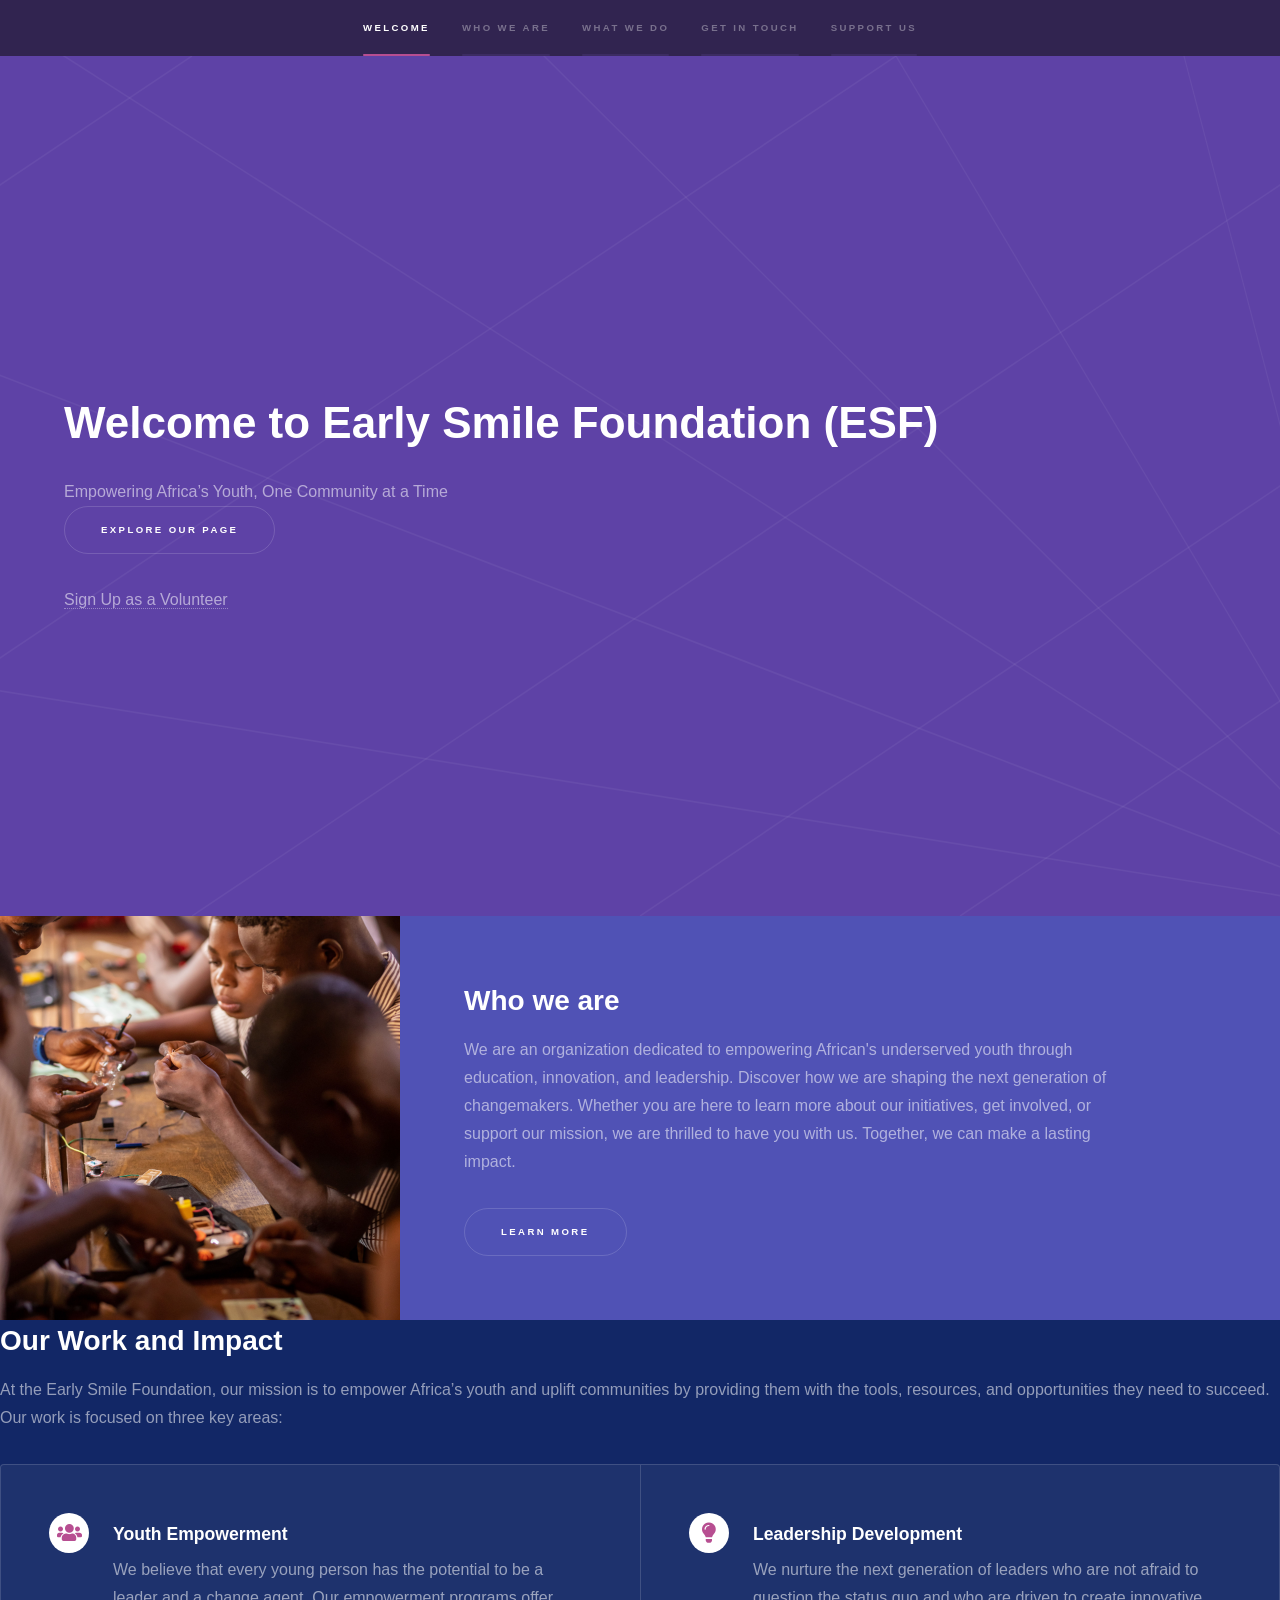
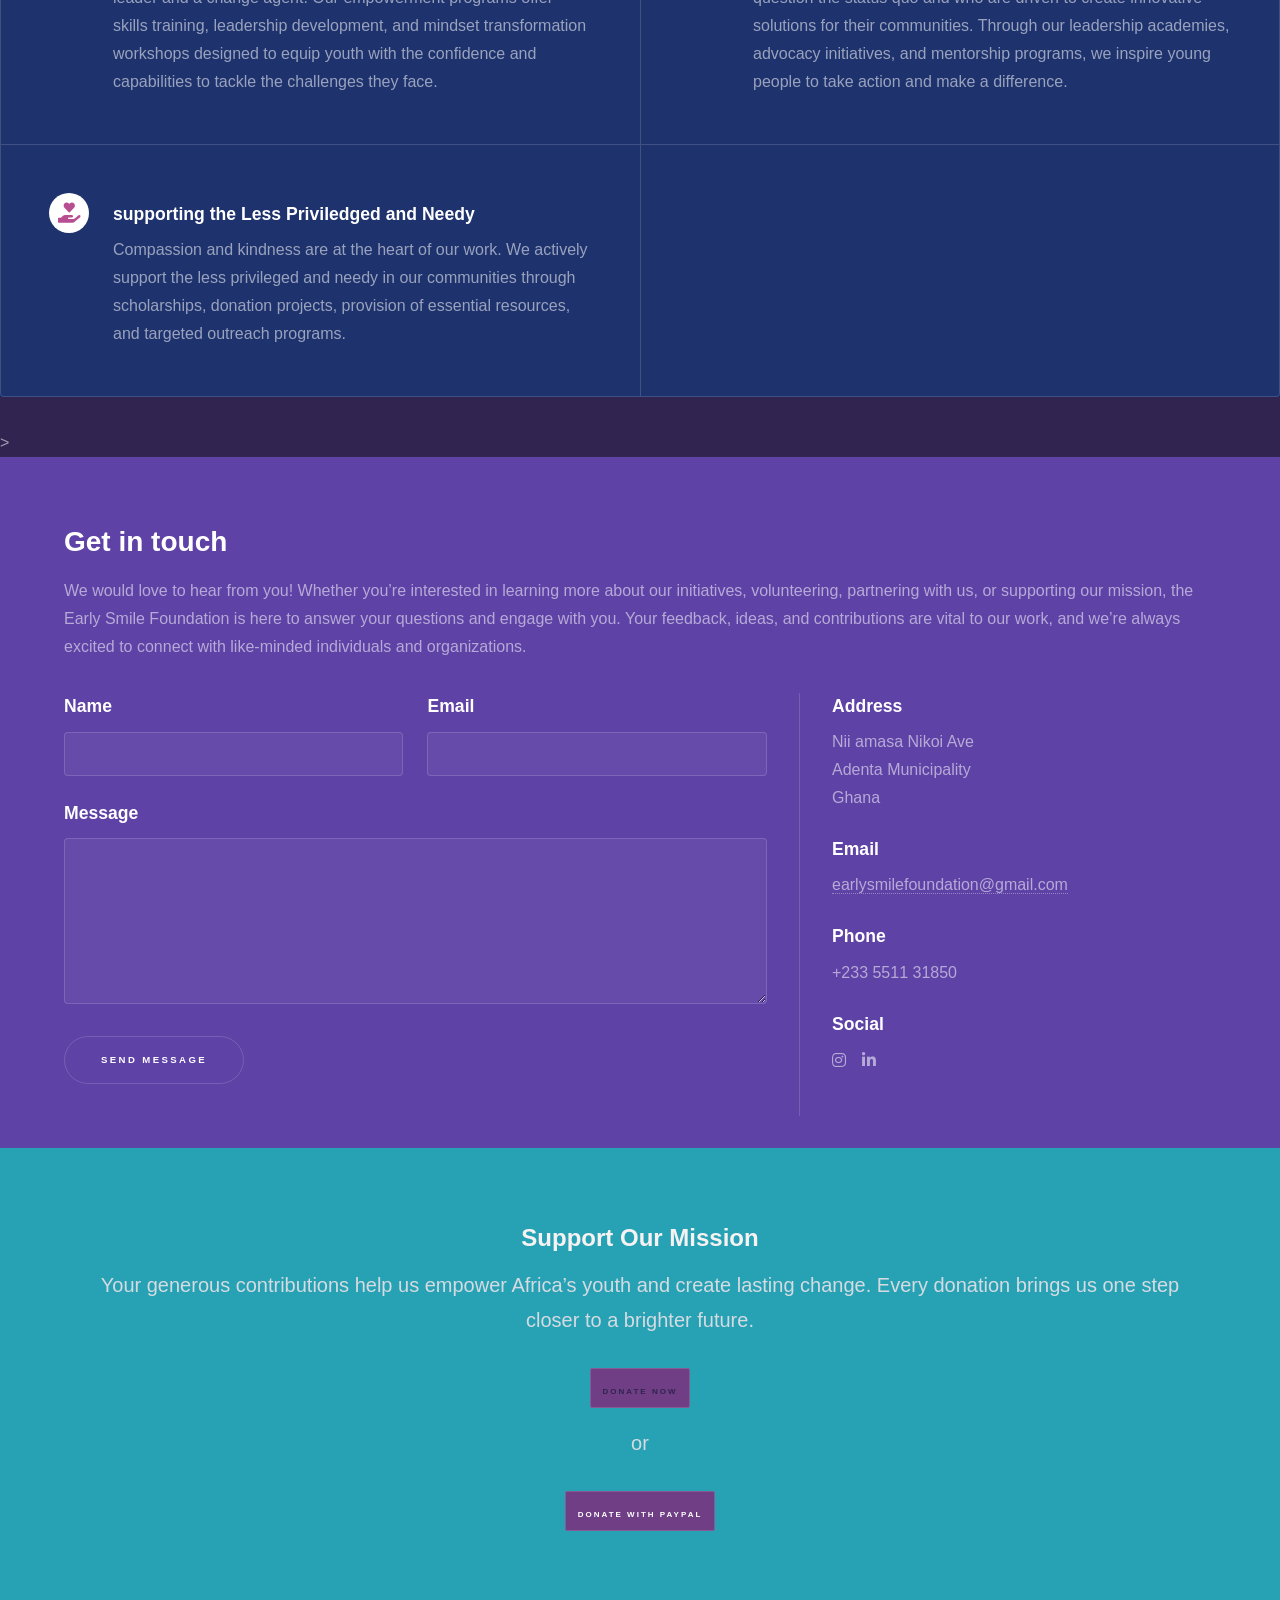
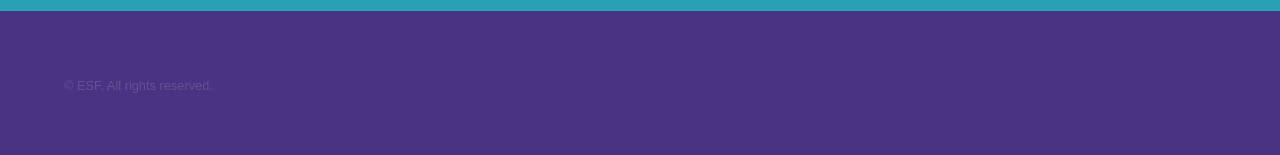
==== commit cbb6e050: "Update index.html" ====
--- a/index.html
+++ b/index.html
@@ -138,32 +138,31 @@
 					</section>
 
 				<!-- Two -->
-					<section id="two" class="wrapper style3 fade-up">
-						<div class="special-section">
-							<h2>Our Work and Impact</h2>
-							<p>At the Early Smile Foundation, our mission is to empower Africa’s youth and uplift communities by providing them with the tools, resources, and opportunities they need to succeed. Our work is focused on four key areas:</p>
-							<div class="features">
-								<section>
-									<span class="icon solid major fa-globe"></span>
-									<h3>Reducing Brain Drain</h3>
-									<p>We empower Africa's brightest minds to thrive and drive progress within the continent, ensuring their skills contribute to its growth. We do these through our career development programs, entrepreneurial support, and education.</p>
-								</section>
-								<section>
-									<span class="icon solid major fa-users"></span>
-									<h3>Youth Empowerment</h3>
-									<p>We believe that every young person has the potential to be a leader and a change agent. Our empowerment programs offer skills training, leadership development, and mindset transformation workshops designed to equip youth with the confidence and capabilities to tackle the challenges they face.</p>
-								</section>
-								<section>
-									<span class="icon solid major fa-lightbulb"></span>
-									<h3>Leadership Development</h3>
-									<p>We nurture the next generation of leaders who are not afraid to question the status quo and who are driven to create innovative solutions for their communities. Through our leadership academies, advocacy initiatives, and mentorship programs, we inspire young people to take action and make a difference.</p>
-								</section>
-								<section>
-									<span class="icon solid major fa-hand-holding-heart"></span>
-									<h3>supporting the Less Priviledged and Needy</h3>
-									<p>Compassion and kindness are at the heart of our work. We actively support the less privileged and needy in our communities through donation projects, provision of essential resources, and targeted outreach programs.</p>
-								</section>
-					</section>
+				<section id="two" class="wrapper style3 fade-up">
+								<div class="special-section">
+									<h2>Our Work and Impact</h2>
+									<p>At the Early Smile Foundation, our mission is to empower Africa’s youth and uplift communities by providing them with the tools, resources, and opportunities they need to succeed. Our work is focused on three key areas:</p>
+									<div class="features">
+						
+										<section>
+											<span class="icon solid major fa-users"></span>
+											<h3>Youth Empowerment</h3>
+											<p>We believe that every young person has the potential to be a leader and a change agent. Our empowerment programs offer skills training, leadership development, and mindset transformation workshops designed to equip youth with the confidence and capabilities to tackle the challenges they face.</p>
+										</section>
+										<section>
+											<span class="icon solid major fa-lightbulb"></span>
+											<h3>Leadership Development</h3>
+											<p>We nurture the next generation of leaders who are not afraid to question the status quo and who are driven to create innovative solutions for their communities. Through our leadership academies, advocacy initiatives, and mentorship programs, we inspire young people to take action and make a difference.</p>
+										</section>
+										<section>
+											<span class="icon solid major fa-hand-holding-heart"></span>
+											<h3>supporting the Less Priviledged and Needy</h3>
+											<p>Compassion and kindness are at the heart of our work. We actively support the less privileged and needy in our communities through scholarships, donation projects, provision of essential resources, and targeted outreach programs.</p>
+										</section>
+										<section>
+											<a href="#" class="image"><img src="images/beekeesf.jpg.jpg" alt="" data-position="left" /></a>
+										</section>
+							</section>>
 
 				<!-- Three -->
 					<section id="three" class="wrapper style1 fade-up">
--- a/assets/css/main.css
+++ b/assets/css/main.css
@@ -326,6 +326,121 @@
 	.align-right {
 		text-align: right;
 	}
+/* statistics */
+	* {
+		margin: 0;
+		padding: 0;
+		box-sizing: border-box;
+	}
+
+	.impact-section {
+		position: relative;
+		width: 100%;
+		height: 80vh;
+		overflow: hidden;
+		display: flex;
+		align-items: center;
+		justify-content: center;
+		transition: background-color 0.3s ease-in-out;
+	}
+
+	.impact-section img {
+		width: 100%;
+		height: 100%;
+		object-fit: cover;
+		position: absolute;
+		z-index: -1;
+	}
+
+	.impact-text {
+		display: flex;
+		gap: 50px; /* Space between statistics */
+		text-align: center;
+		color: rgb(255, 255, 255);
+			font-family: "Playwrite IN", serif;
+			font-weight: 400;
+			font-style: normal;
+		  }
+
+
+	.impact-item {
+		display: flex;
+		flex-direction: column;
+		align-items: center;
+		transition: transform 0.3s ease-in-out;
+	}
+
+	.highlight {
+		position: relative;
+		font-size: 3rem; /* Bigger number */
+		font-weight: bold;
+		color: rgb(251, 238, 0);
+		padding: 10px 20px;
+		border-radius: 60px;
+		transition: transform 0.3s ease-in-out, background 0.4s ease-in-out;
+	}
+
+	/* Background will appear when the entire section is hovered */
+	.impact-section:hover .highlight {
+		color: rgb(10, 9, 0);
+		opacity: 1; /* Opacity for the background */
+	}
+
+	.impact-label {
+		font-size: 1.4rem;
+		font-weight: normal;
+		margin-top: 5px;
+		transition: transform 0.3s ease-in-out, background 0.4s ease-in-out;
+		font-family: "Playwrite IN", serif;
+			font-weight: 400;
+			font-style: normal;
+	}
+
+	/* Hover Effect for Statistics */
+	.impact-section:hover .impact-item {
+		transform: scale(1.05);
+	}
+
+	.impact-section:hover .highlight {
+		transform: scale(1.2); /* Enlarge the numbers on hover */
+	}
+
+	/* Hidden by default, will appear on hover */
+	.total-impact {
+		position: absolute;
+		bottom: 20px;
+		left: 50%;
+		transform: translateX(-50%);
+		text-align: center;
+		padding: 20px;
+		color: rgb(255, 147, 6);
+		font-size: 2.9rem;
+		font-weight: bold;
+		border-radius: 50px;
+		transition: opacity 0.7s ease-in-out, visibility 0.9s ease-in-out;
+		opacity: 0; /* Hidden by default */
+		visibility: hidden; /* Hidden by default */
+	}
+
+	.total-impact .total-highlight {
+		font-size: 4rem;
+	}
+
+	/* Show the Total Impact on hover */
+	.impact-section:hover .total-impact {
+		opacity: 1; /* Make it visible */
+		visibility: visible; /* Make it visible */
+	}
+
+	@media (max-width: 768px) {
+		.impact-text {
+			flex-direction: column; /* Stack on smaller screens */
+			gap: 30px;
+		}
+	}
+	
+	
+
 
 /* Row */
 
